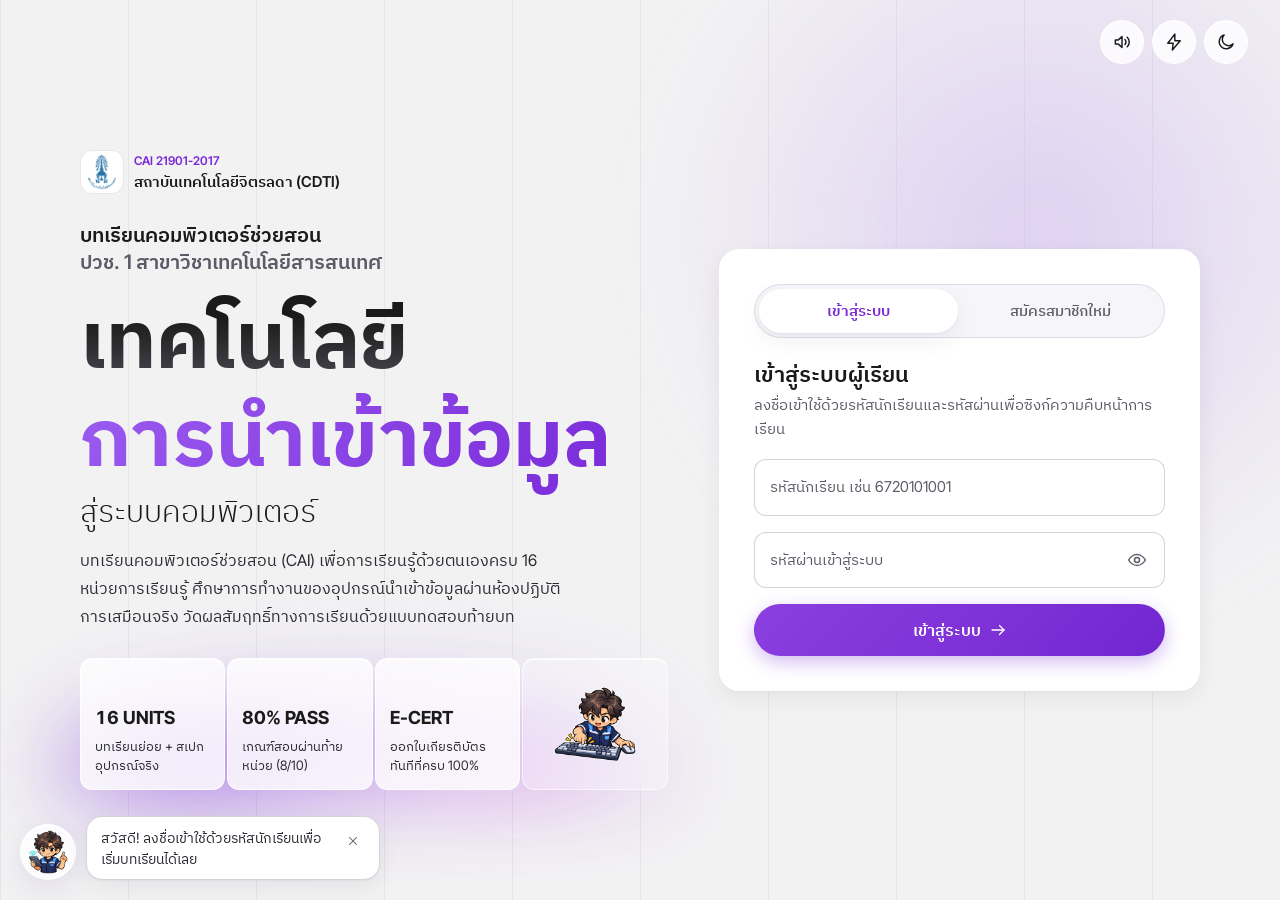
==== index.html @ 001f6ab7 "content: drop stray bold markers and colons, plainer wording; reader shows labels in bold instead of" ====
<!DOCTYPE html>
<html lang="th">
<head>
  <meta charset="UTF-8" />
  <meta name="viewport" content="width=device-width, initial-scale=1.0, viewport-fit=cover" />
  <meta http-equiv="Cache-Control" content="no-cache, no-store, must-revalidate" />
  <meta http-equiv="Pragma" content="no-cache" />
  <meta http-equiv="Expires" content="0" />
  <meta name="color-scheme" content="light dark" />
  <title>21901-2017 เทคโนโลยีการนำเข้าข้อมูลสู่ระบบคอมพิวเตอร์ | สถาบันเทคโนโลยีจิตรลดา</title>

  <!-- Fonts: Inter Tight (Latin), IBM Plex Sans Thai (Thai), IBM Plex Mono (code) -->
  <link rel="preconnect" href="https://fonts.googleapis.com" />
  <link rel="preconnect" href="https://fonts.gstatic.com" crossorigin />
  <link
    href="https://fonts.googleapis.com/css2?family=IBM+Plex+Mono:wght@400;500;600&family=IBM+Plex+Sans+Thai:wght@300;400;500;600;700&family=Inter+Tight:wght@300;400;500;600;700;800&display=swap"
    rel="stylesheet"
  />

  <link rel="icon" type="image/svg+xml" href="favicon.svg" />
  <link rel="alternate icon" type="image/x-icon" href="favicon.ico" />

  <link rel="stylesheet" href="css/tokens.css?v=5.2" />
  <link rel="stylesheet" href="css/base.css?v=5.2" />
  <link rel="stylesheet" href="css/layout.css?v=5.2" />
  <link rel="stylesheet" href="css/home.css?v=5.2" />
  <link rel="stylesheet" href="css/simulator.css?v=5.2" />
  <link rel="stylesheet" href="css/lessons.css?v=5.2" />
  <link rel="stylesheet" href="css/ean13.css?v=5.2" />
  <link rel="stylesheet" href="css/quiz.css?v=5.2" />

  <!-- กำหนดธีมและโหมดการเคลื่อนไหวก่อนวาดหน้า เพื่อไม่ให้สีแฟลช -->
  <script>
    (function () {
      var root = document.documentElement;
      var theme = null;
      var motion = null;
      try {
        theme = localStorage.getItem("cdti_theme");
        motion = localStorage.getItem("cdti_motion_mode");
      } catch (e) {}
      if (theme !== "dark" && theme !== "light") {
        theme = window.matchMedia && window.matchMedia("(prefers-color-scheme: dark)").matches ? "dark" : "light";
      }
      root.setAttribute("data-theme", theme);
      var reduce = window.matchMedia && window.matchMedia("(prefers-reduced-motion: reduce)").matches;
      root.setAttribute("data-motion", motion === "reduced" || (!motion && reduce) ? "reduced" : "full");
    })();
  </script>
</head>
<body>

  <!-- ชุดไอคอน SVG ทั้งระบบ เรียกใช้ด้วย <use href="#icon-..."> -->
  <svg class="icon-sprite" xmlns="http://www.w3.org/2000/svg" aria-hidden="true" focusable="false">
    <symbol id="icon-sparkle-lg" viewBox="0 0 24 24">
      <path d="M12 1C12.8 7.6 16.4 11.2 23 12C16.4 12.8 12.8 16.4 12 23C11.2 16.4 7.6 12.8 1 12C7.6 11.2 11.2 7.6 12 1Z" />
    </symbol>
    <symbol id="icon-sparkle-sm" viewBox="0 0 24 24">
      <path d="M12 5.95C12.44 9.58 14.42 11.56 18.05 12C14.42 12.44 12.44 14.42 12 18.05C11.56 14.42 9.58 12.44 5.95 12C9.58 11.56 11.56 9.58 12 5.95Z" />
    </symbol>
    <symbol id="icon-sun" viewBox="0 0 24 24">
      <circle cx="12" cy="12" r="4" />
      <line x1="12" y1="2" x2="12" y2="4.5" />
      <line x1="12" y1="19.5" x2="12" y2="22" />
      <line x1="2" y1="12" x2="4.5" y2="12" />
      <line x1="19.5" y1="12" x2="22" y2="12" />
      <line x1="4.93" y1="4.93" x2="6.7" y2="6.7" />
      <line x1="17.3" y1="17.3" x2="19.07" y2="19.07" />
      <line x1="4.93" y1="19.07" x2="6.7" y2="17.3" />
      <line x1="17.3" y1="6.7" x2="19.07" y2="4.93" />
    </symbol>
    <symbol id="icon-moon" viewBox="0 0 24 24">
      <path d="M20.5 14.2A8.5 8.5 0 1 1 9.8 3.5A6.6 6.6 0 0 0 20.5 14.2Z" />
    </symbol>
    <symbol id="icon-book" viewBox="0 0 24 24">
      <path d="M12 6.5C10 5 7 4.5 3.5 5V18.5C7 18 10 18.5 12 20C14 18.5 17 18 20.5 18.5V5C17 4.5 14 5 12 6.5Z" />
      <line x1="12" y1="6.5" x2="12" y2="20" />
    </symbol>
    <symbol id="icon-clock" viewBox="0 0 24 24">
      <circle cx="12" cy="12" r="9" />
      <path d="M12 7V12L15.2 14" />
    </symbol>
    <symbol id="icon-check" viewBox="0 0 24 24">
      <circle cx="12" cy="12" r="9" />
      <path d="M8 12.3L10.7 15L16 9.5" />
    </symbol>
    <symbol id="icon-arrow-right" viewBox="0 0 24 24">
      <line x1="4" y1="12" x2="20" y2="12" />
      <path d="M14 6L20 12L14 18" />
    </symbol>
    <symbol id="icon-arrow-left" viewBox="0 0 24 24">
      <line x1="20" y1="12" x2="4" y2="12" />
      <path d="M10 6L4 12L10 18" />
    </symbol>
    <symbol id="icon-bookmark" viewBox="0 0 24 24">
      <path d="M7 3.5H17A1 1 0 0 1 18 4.5V21L12 16.5L6 21V4.5A1 1 0 0 1 7 3.5Z" />
    </symbol>
    <symbol id="icon-menu" viewBox="0 0 24 24">
      <line x1="4" y1="7" x2="20" y2="7" />
      <line x1="4" y1="12" x2="20" y2="12" />
      <line x1="4" y1="17" x2="20" y2="17" />
    </symbol>
    <symbol id="icon-close" viewBox="0 0 24 24">
      <line x1="6" y1="6" x2="18" y2="18" />
      <line x1="18" y1="6" x2="6" y2="18" />
    </symbol>
    <symbol id="icon-tick" viewBox="0 0 24 24">
      <path d="M5 12.5L9.5 17L19 7.5" />
    </symbol>
    <symbol id="icon-lock" viewBox="0 0 24 24">
      <rect x="4.5" y="10.5" width="15" height="10" rx="2" />
      <path d="M8 10.5V7.5A4 4 0 0 1 16 7.5V10.5" />
    </symbol>
    <symbol id="icon-user" viewBox="0 0 24 24">
      <circle cx="12" cy="8" r="4" />
      <path d="M4 20.5A8 8 0 0 1 20 20.5" />
    </symbol>
    <symbol id="icon-upload" viewBox="0 0 24 24">
      <line x1="12" y1="15" x2="12" y2="4" />
      <path d="M7.5 8.5L12 4L16.5 8.5" />
      <path d="M4 15V18.5A2 2 0 0 0 6 20.5H18A2 2 0 0 0 20 18.5V15" />
    </symbol>
    <symbol id="icon-download" viewBox="0 0 24 24">
      <line x1="12" y1="4" x2="12" y2="15" />
      <path d="M7.5 10.5L12 15L16.5 10.5" />
      <path d="M4 15V18.5A2 2 0 0 0 6 20.5H18A2 2 0 0 0 20 18.5V15" />
    </symbol>
    <symbol id="icon-eye" viewBox="0 0 24 24">
      <path d="M2 12C2 12 5.6 5.5 12 5.5C18.4 5.5 22 12 22 12C22 12 18.4 18.5 12 18.5C5.6 18.5 2 12 2 12Z" />
      <circle cx="12" cy="12" r="3" />
    </symbol>
    <symbol id="icon-sound-on" viewBox="0 0 24 24">
      <path d="M4 9.5H7.5L12 5.5V18.5L7.5 14.5H4Z" />
      <path d="M15.5 9A4.2 4.2 0 0 1 15.5 15" />
      <path d="M18.3 6.2A8.2 8.2 0 0 1 18.3 17.8" />
    </symbol>
    <symbol id="icon-sound-off" viewBox="0 0 24 24">
      <path d="M4 9.5H7.5L12 5.5V18.5L7.5 14.5H4Z" />
      <line x1="16" y1="9.5" x2="21" y2="14.5" />
      <line x1="21" y1="9.5" x2="16" y2="14.5" />
    </symbol>
    <symbol id="icon-motion" viewBox="0 0 24 24">
      <path d="M13 2.5L4.5 13.5H11L10 21.5L19.5 10.5H13Z" />
    </symbol>
    <symbol id="icon-home" viewBox="0 0 24 24">
      <path d="M3.5 10.5L12 3.5L20.5 10.5V19.5A1 1 0 0 1 19.5 20.5H15V14.5H9V20.5H4.5A1 1 0 0 1 3.5 19.5Z" />
    </symbol>
    <symbol id="icon-chart" viewBox="0 0 24 24">
      <line x1="6" y1="20" x2="6" y2="13" />
      <line x1="12" y1="20" x2="12" y2="4" />
      <line x1="18" y1="20" x2="18" y2="9" />
    </symbol>
    <symbol id="icon-zoom" viewBox="0 0 24 24">
      <circle cx="11" cy="11" r="7" />
      <line x1="16.2" y1="16.2" x2="21" y2="21" />
    </symbol>
    <symbol id="icon-play" viewBox="0 0 24 24">
      <path d="M7 4.5V19.5L19 12Z" />
    </symbol>
    <symbol id="icon-copy" viewBox="0 0 24 24">
      <rect x="8.5" y="8.5" width="12" height="12" rx="2" />
      <path d="M5.5 15.5H4.5A1 1 0 0 1 3.5 14.5V4.5A1 1 0 0 1 4.5 3.5H14.5A1 1 0 0 1 15.5 4.5V5.5" />
    </symbol>
    <symbol id="icon-alert" viewBox="0 0 24 24">
      <circle cx="12" cy="12" r="9" />
      <line x1="12" y1="7.5" x2="12" y2="13" />
      <line x1="12" y1="16.4" x2="12" y2="16.6" />
    </symbol>
    <symbol id="icon-info" viewBox="0 0 24 24">
      <circle cx="12" cy="12" r="9" />
      <line x1="12" y1="11" x2="12" y2="16.5" />
      <line x1="12" y1="7.4" x2="12" y2="7.6" />
    </symbol>
    <symbol id="icon-x-circle" viewBox="0 0 24 24">
      <circle cx="12" cy="12" r="9" />
      <line x1="9" y1="9" x2="15" y2="15" />
      <line x1="15" y1="9" x2="9" y2="15" />
    </symbol>
    <symbol id="icon-award" viewBox="0 0 24 24">
      <circle cx="12" cy="9" r="5.5" />
      <path d="M8.6 13.6L7 21L12 18.4L17 21L15.4 13.6" />
    </symbol>
    <symbol id="icon-logout" viewBox="0 0 24 24">
      <path d="M10 4H5.5A1 1 0 0 0 4.5 5V19A1 1 0 0 0 5.5 20H10" />
      <line x1="10" y1="12" x2="20.5" y2="12" />
      <path d="M16.5 8L20.5 12L16.5 16" />
    </symbol>
    <symbol id="icon-scan" viewBox="0 0 24 24">
      <path d="M4 8V5A1 1 0 0 1 5 4H8" />
      <path d="M16 4H19A1 1 0 0 1 20 5V8" />
      <path d="M20 16V19A1 1 0 0 1 19 20H16" />
      <path d="M8 20H5A1 1 0 0 1 4 19V16" />
      <line x1="3" y1="12" x2="21" y2="12" />
    </symbol>
    <symbol id="icon-timer" viewBox="0 0 24 24">
      <circle cx="12" cy="13.5" r="7.5" />
      <path d="M12 9.5V13.5L14.5 15.5" />
      <line x1="9.5" y1="2.5" x2="14.5" y2="2.5" />
    </symbol>
    <symbol id="icon-list" viewBox="0 0 24 24">
      <line x1="9" y1="6.5" x2="20" y2="6.5" />
      <line x1="9" y1="12" x2="20" y2="12" />
      <line x1="9" y1="17.5" x2="20" y2="17.5" />
      <circle cx="4.75" cy="6.5" r="0.75" />
      <circle cx="4.75" cy="12" r="0.75" />
      <circle cx="4.75" cy="17.5" r="0.75" />
    </symbol>
    <symbol id="icon-shuffle" viewBox="0 0 24 24">
      <path d="M3.5 7H7C9 7 10.2 8 11.3 9.8L12.7 14.2C13.8 16 15 17 17 17H20.5" />
      <path d="M3.5 17H7C8.3 17 9.3 16.5 10.1 15.6" />
      <path d="M13.9 8.4C14.7 7.5 15.7 7 17 7H20.5" />
      <path d="M18 4.5L20.5 7L18 9.5" />
      <path d="M18 14.5L20.5 17L18 19.5" />
    </symbol>
    <symbol id="icon-layers" viewBox="0 0 24 24">
      <path d="M12 3.5L21 8.5L12 13.5L3 8.5Z" />
      <path d="M3.5 12.5L12 17.2L20.5 12.5" />
      <path d="M3.5 16.3L12 21L20.5 16.3" />
    </symbol>
  </svg>

  <div class="page-backdrop" aria-hidden="true"></div>

  <div id="top-loading-bar" class="top-loading-bar" aria-hidden="true"></div>

  <!-- ========================================================================
       1. หน้าเข้าสู่ระบบและสมัครสมาชิก
       ======================================================================== -->
  <section id="auth-screen" class="auth-wrapper" aria-label="เข้าสู่ระบบ">
    <div class="auth-floating-actions" role="group" aria-label="ตั้งค่าเสียงและการแสดงผล">
      <button id="auth-sound-toggle-btn" type="button" class="icon-btn sound-toggle" aria-label="เปิดหรือปิดเสียงเอฟเฟกต์">
        <span class="icon-swap">
          <svg class="icon icon-sound-on" viewBox="0 0 24 24" aria-hidden="true"><use href="#icon-sound-on"></use></svg>
          <svg class="icon icon-sound-off" viewBox="0 0 24 24" aria-hidden="true"><use href="#icon-sound-off"></use></svg>
        </span>
      </button>
      <button id="auth-motion-toggle-btn" type="button" class="icon-btn motion-toggle-btn" aria-label="สลับโหมดลดแอนิเมชัน">
        <svg class="icon" viewBox="0 0 24 24" aria-hidden="true"><use href="#icon-motion"></use></svg>
      </button>
      <button id="auth-theme-toggle-btn" type="button" class="icon-btn theme-toggle" aria-label="สลับเป็นโหมดมืด">
        <span class="icon-swap">
          <svg class="icon icon-sun" viewBox="0 0 24 24" aria-hidden="true"><use href="#icon-sun"></use></svg>
          <svg class="icon icon-moon" viewBox="0 0 24 24" aria-hidden="true"><use href="#icon-moon"></use></svg>
        </span>
      </button>
    </div>

    <div class="auth-shell">
      <div class="auth-showcase">
        <div class="auth-logo-chip">
          <img src="cdti-logo.png" alt="โลโก้สถาบันเทคโนโลยีจิตรลดา" />
          <div>
            <span class="auth-logo-code">CAI 21901-2017</span>
            <span class="auth-logo-name">สถาบันเทคโนโลยีจิตรลดา (CDTI)</span>
          </div>
        </div>

        <div class="auth-showcase-copy">
          <p class="hero-kicker">
            <span>บทเรียนคอมพิวเตอร์ช่วยสอน</span>
            <span>ปวช. 1 สาขาวิชาเทคโนโลยีสารสนเทศ</span>
          </p>
          <h1 class="auth-title">
            <span class="auth-title-line ink-gradient">เทคโนโลยี</span>
            <span class="auth-title-line accent-gradient">การนำเข้าข้อมูล</span>
            <span class="auth-title-rest">สู่ระบบคอมพิวเตอร์</span>
          </h1>
          <p class="auth-lead">
            บทเรียนคอมพิวเตอร์ช่วยสอน (CAI) เพื่อการเรียนรู้ด้วยตนเองครบ 16 หน่วยการเรียนรู้ ศึกษาการทำงานของอุปกรณ์นำเข้าข้อมูลผ่านห้องปฏิบัติการเสมือนจริง วัดผลสัมฤทธิ์ทางการเรียนด้วยแบบทดสอบท้ายบท
          </p>
        </div>

        <div class="auth-glass-foot">
          <div class="auth-fog" aria-hidden="true"></div>
          <ul class="auth-spec-list">
            <li class="auth-spec-box">
              <span class="auth-spec-num">16 UNITS</span>
              <span class="auth-spec-text">บทเรียนย่อย + สเปกอุปกรณ์จริง</span>
            </li>
            <li class="auth-spec-box">
              <span class="auth-spec-num">80% PASS</span>
              <span class="auth-spec-text">เกณฑ์สอบผ่านท้ายหน่วย (8/10)</span>
            </li>
            <li class="auth-spec-box">
              <span class="auth-spec-num">E-CERT</span>
              <span class="auth-spec-text">ออกใบเกียรติบัตรทันทีที่ครบ 100%</span>
            </li>
            <li class="auth-spec-box auth-spec-box--mascot" aria-hidden="true">
              <img src="images/mascot/mascot-keyboard.png" alt="" class="mascot-sticker" />
            </li>
          </ul>
        </div>
      </div>

      <div class="auth-form-pane">
        <div class="segmented-tabs" role="group" aria-label="เลือกเข้าสู่ระบบหรือสมัครสมาชิก">
          <button id="tab-btn-login" type="button" class="segmented-tab-btn is-active">เข้าสู่ระบบ</button>
          <button id="tab-btn-register" type="button" class="segmented-tab-btn">สมัครสมาชิกใหม่</button>
        </div>

        <div class="auth-pane-head">
          <h2 id="auth-pane-heading">เข้าสู่ระบบผู้เรียน</h2>
          <p id="auth-pane-subtitle">ลงชื่อเข้าใช้ด้วยรหัสนักเรียนและรหัสผ่านเพื่อซิงก์ความคืบหน้าการเรียน</p>
        </div>

        <form id="login-form" class="form-stack" autocomplete="on">
          <div id="login-alert" class="form-alert is-error hidden" role="alert"></div>

          <div class="field-group">
            <div class="floating-field">
              <input id="login-student-id" type="text" class="input-control num-font" placeholder=" " autocomplete="username" required />
              <label for="login-student-id" class="floating-label">รหัสนักเรียน เช่น 6720101001</label>
            </div>
          </div>

          <div class="field-group">
            <div class="floating-field input-with-toggle">
              <input id="login-password" type="password" class="input-control" placeholder=" " autocomplete="current-password" required />
              <label for="login-password" class="floating-label">รหัสผ่านเข้าสู่ระบบ</label>
              <button type="button" class="pwd-toggle-btn" data-toggle-pwd="login-password" aria-label="แสดงรหัสผ่าน">
                <svg class="icon" viewBox="0 0 24 24" aria-hidden="true"><use href="#icon-eye"></use></svg>
              </button>
            </div>
          </div>

          <button id="login-submit-btn" type="submit" class="btn-primary btn-lg btn-block">
            <span>เข้าสู่ระบบ</span>
            <svg class="icon icon-nudge-right" viewBox="0 0 24 24" aria-hidden="true"><use href="#icon-arrow-right"></use></svg>
          </button>
        </form>

        <form id="register-form" class="form-stack hidden" autocomplete="off">
          <div id="register-alert" class="form-alert is-error hidden" role="alert"></div>

          <div class="field-group">
            <span class="field-label">รูปโปรไฟล์ผู้เรียน (บันทึกขึ้น Google Drive อัตโนมัติ)</span>
            <div class="avatar-upload-box">
              <div class="avatar-preview-frame">
                <svg id="reg-avatar-placeholder" class="icon" viewBox="0 0 24 24" aria-hidden="true"><use href="#icon-user"></use></svg>
                <img id="reg-avatar-preview-img" class="hidden" src="favicon.svg" alt="ตัวอย่างรูปโปรไฟล์" />
              </div>
              <div class="avatar-upload-meta">
                <label for="reg-avatar-input" class="btn-secondary btn-sm">
                  <svg class="icon" viewBox="0 0 24 24" aria-hidden="true"><use href="#icon-upload"></use></svg>
                  <span>เลือกรูปโปรไฟล์</span>
                </label>
                <input id="reg-avatar-input" type="file" accept="image/*" class="sr-only" />
                <p id="reg-avatar-filename" class="avatar-upload-note">รองรับไฟล์ .JPG, .PNG หรือ .WEBP (ระบบครอปจัตุรัสให้อัตโนมัติ)</p>
              </div>
            </div>
          </div>

          <div class="field-group">
            <div class="floating-field">
              <input id="reg-student-id" type="text" inputmode="numeric" pattern="[0-9]*" class="input-control num-font" placeholder=" " required />
              <label for="reg-student-id" class="floating-label">รหัสนักเรียน (ตัวเลขเท่านั้น) เช่น 6720101015</label>
            </div>
            <p class="field-hint">บังคับเฉพาะตัวเลข 0-9 เท่านั้น</p>
          </div>

          <div class="field-group">
            <div class="floating-field">
              <input id="reg-full-name" type="text" class="input-control" placeholder=" " required />
              <label for="reg-full-name" class="floating-label">ชื่อ-นามสกุลจริง (สำหรับพิมพ์ใบเกียรติบัตร)</label>
            </div>
          </div>

          <div class="dual-field-grid">
            <div class="field-group">
              <div class="floating-field input-with-toggle">
                <input id="reg-password" type="password" class="input-control" placeholder=" " autocomplete="new-password" required />
                <label for="reg-password" class="floating-label">รหัสผ่าน</label>
                <button type="button" class="pwd-toggle-btn" data-toggle-pwd="reg-password" aria-label="แสดงรหัสผ่าน">
                  <svg class="icon" viewBox="0 0 24 24" aria-hidden="true"><use href="#icon-eye"></use></svg>
                </button>
              </div>
            </div>
            <div class="field-group">
              <div class="floating-field">
                <input id="reg-confirm-password" type="password" class="input-control" placeholder=" " autocomplete="new-password" required />
                <label for="reg-confirm-password" class="floating-label">ยืนยันรหัสผ่าน</label>
              </div>
            </div>
          </div>
          <p class="field-hint">เงื่อนไขรหัสผ่าน: ความยาวอย่างน้อย 8 ตัวอักษร, มีตัวพิมพ์ใหญ่ (A-Z) อย่างน้อย 1 ตัว และอักขระพิเศษ (!@#$%^&amp;*) อย่างน้อย 1 ตัว</p>

          <button id="register-submit-btn" type="submit" class="btn-primary btn-lg btn-block">
            <span>สมัครสมาชิกและเริ่มเรียน</span>
            <svg class="icon icon-nudge-right" viewBox="0 0 24 24" aria-hidden="true"><use href="#icon-arrow-right"></use></svg>
          </button>
        </form>
      </div>
    </div>
  </section>

  <!-- ========================================================================
       2. ส่วนหลักหลังเข้าสู่ระบบ
       ======================================================================== -->
  <div id="app-shell" class="hidden">
    <div class="sticky-navbar">
      <header class="site-header">
        <div class="site-header-inner">
          <a id="navbar-brand-home" href="#home" class="brand-cluster" aria-label="กลับหน้าหลัก">
            <img src="cdti-logo.png" alt="" class="brand-logo" />
            <span class="brand-text">
              <span class="brand-code">CAI 21901-2017</span>
              <span class="brand-title">เทคโนโลยีการนำเข้าข้อมูลฯ</span>
            </span>
          </a>

          <nav class="nav-links" aria-label="เมนูหลัก">
            <button type="button" class="nav-btn is-active" data-nav-view="home" title="คีย์ลัด: กดปุ่ม 1">หน้าหลัก</button>
            <button type="button" class="nav-btn" data-nav-view="lessons" title="คีย์ลัด: กดปุ่ม 2">บทเรียน 16 หน่วย</button>
            <button type="button" class="nav-btn" data-nav-view="progress" title="คีย์ลัด: กดปุ่ม 3">ความคืบหน้า</button>
          </nav>

          <div class="header-actions">
            <button id="sound-toggle-btn" type="button" class="icon-btn sound-toggle header-extra" aria-label="เปิดหรือปิดเสียงเอฟเฟกต์">
              <span class="icon-swap">
                <svg class="icon icon-sound-on" viewBox="0 0 24 24" aria-hidden="true"><use href="#icon-sound-on"></use></svg>
                <svg class="icon icon-sound-off" viewBox="0 0 24 24" aria-hidden="true"><use href="#icon-sound-off"></use></svg>
              </span>
            </button>
            <button id="motion-toggle-btn" type="button" class="icon-btn motion-toggle-btn header-extra" aria-label="สลับโหมดลดแอนิเมชัน">
              <svg class="icon" viewBox="0 0 24 24" aria-hidden="true"><use href="#icon-motion"></use></svg>
            </button>
            <button id="theme-toggle-btn" type="button" class="icon-btn theme-toggle" aria-label="สลับเป็นโหมดมืด">
              <span class="icon-swap">
                <svg class="icon icon-sun" viewBox="0 0 24 24" aria-hidden="true"><use href="#icon-sun"></use></svg>
                <svg class="icon icon-moon" viewBox="0 0 24 24" aria-hidden="true"><use href="#icon-moon"></use></svg>
              </span>
            </button>
            <button id="navbar-profile-btn" type="button" class="profile-trigger" aria-label="ข้อมูลบัญชีและเปลี่ยนรหัสผ่าน">
              <img id="navbar-avatar-img" src="favicon.svg" alt="" class="avatar-circle" />
              <span class="profile-trigger-meta">
                <span id="navbar-user-name" class="profile-trigger-name">ชื่อ-นามสกุล</span>
                <span id="navbar-user-id" class="profile-trigger-id">0000000000</span>
              </span>
            </button>
            <button id="toc-menu-btn" type="button" class="icon-btn toc-menu-btn" aria-label="เปิดสารบัญบทเรียน" aria-expanded="false" aria-controls="lesson-toc">
              <span class="icon-swap">
                <svg class="icon icon-menu" viewBox="0 0 24 24" aria-hidden="true"><use href="#icon-menu"></use></svg>
                <svg class="icon icon-close" viewBox="0 0 24 24" aria-hidden="true"><use href="#icon-close"></use></svg>
              </span>
            </button>
          </div>
        </div>
      </header>

      <nav class="mobile-nav-bar" aria-label="เมนูมือถือ">
        <button type="button" class="nav-btn is-active" data-nav-view="home">
          <svg class="icon" viewBox="0 0 24 24" aria-hidden="true"><use href="#icon-home"></use></svg>
          <span>หน้าหลัก</span>
        </button>
        <button type="button" class="nav-btn" data-nav-view="lessons">
          <svg class="icon" viewBox="0 0 24 24" aria-hidden="true"><use href="#icon-book"></use></svg>
          <span>บทเรียน</span>
        </button>
        <button type="button" class="nav-btn" data-nav-view="progress">
          <svg class="icon" viewBox="0 0 24 24" aria-hidden="true"><use href="#icon-chart"></use></svg>
          <span>ความคืบหน้า</span>
        </button>
      </nav>

      <div class="scroll-progress-track" aria-hidden="true">
        <div id="scroll-progress-bar" class="scroll-progress-bar"></div>
      </div>
    </div>

    <main class="app-container">

      <!-- ==================================================================
           มุมมองที่ 1: หน้าแรก
           ================================================================== -->
      <section id="view-home" class="view-stack">

        <!-- A. Hero -->
        <div id="home-hero" class="hero">
          <div class="hero-glow" aria-hidden="true"></div>
          <div class="hero-sparkle-field" aria-hidden="true">
            <svg class="icon icon-fill f1" viewBox="0 0 24 24"><use href="#icon-sparkle-sm"></use></svg>
            <svg class="icon icon-fill f2" viewBox="0 0 24 24"><use href="#icon-sparkle-lg"></use></svg>
            <svg class="icon icon-fill f3" viewBox="0 0 24 24"><use href="#icon-sparkle-sm"></use></svg>
            <svg class="icon icon-fill f4" viewBox="0 0 24 24"><use href="#icon-sparkle-sm"></use></svg>
            <svg class="icon icon-fill f5" viewBox="0 0 24 24"><use href="#icon-sparkle-lg"></use></svg>
          </div>

          <div class="hero-top">
            <p class="hero-kicker">
              <span>เทคโนโลยีสารสนเทศ</span>
              <span>ปวช. 1 รหัสวิชา 21901-2017</span>
            </p>
            <p class="hero-welcome">
              <span class="hero-welcome-label">ผู้เรียน</span>
              <strong id="home-welcome-name">ผู้เรียน</strong>
            </p>
          </div>

          <h1 class="hero-title">
            <span class="hero-line hero-line-1">
              <span class="ink-gradient">เรียนรู้</span>
              <span class="hero-sparkles" aria-hidden="true">
                <svg class="icon icon-fill sparkle sparkle-lg" viewBox="0 0 24 24"><use href="#icon-sparkle-lg"></use></svg>
                <svg class="icon icon-fill sparkle sparkle-sm" viewBox="0 0 24 24"><use href="#icon-sparkle-sm"></use></svg>
              </span>
            </span>
            <span class="hero-line hero-line-2">
              <span class="accent-gradient">การนำเข้าข้อมูล</span>
              <span class="hero-aside">Input Technology</span>
            </span>
            <span class="sr-only">เทคโนโลยีการนำเข้าข้อมูลสู่ระบบคอมพิวเตอร์</span>
          </h1>

          <div class="hero-body">
            <p class="hero-lead">
              หลักสูตรประกาศนียบัตรวิชาชีพ (ปวช.) สาขาวิชาเทคโนโลยีสารสนเทศ รายวิชาเทคโนโลยีการนำเข้าข้อมูลสู่ระบบคอมพิวเตอร์ ปฏิบัติการเรียนรู้วงจร IPO อุปกรณ์นำเข้าข้อมูล สวิตช์กลไก เซนเซอร์ CMOS บาร์โค้ด 1D/2D
              การเข้ารหัสความปลอดภัย SSL/TLS คลื่นวิทยุ RFID ข้อมูลชีวมิติ การตรวจสอบ Check Digit ระบบจัดการฐานข้อมูล และการบีบอัดข้อมูลระดับฮาร์ดแวร์
            </p>

            <div class="hero-actions">
              <button id="home-cta-continue-btn" type="button" class="btn-primary btn-lg">
                <span data-label>เริ่มเรียนหน่วยที่ 1</span>
                <svg class="icon icon-nudge-right" viewBox="0 0 24 24" aria-hidden="true"><use href="#icon-arrow-right"></use></svg>
              </button>
              <button type="button" class="btn-secondary btn-lg" data-nav-view="progress">ตรวจสอบความคืบหน้า 16 หน่วย</button>
            </div>
          </div>

          <dl class="hero-facts">
            <div><dt>สถานศึกษา</dt><dd>โรงเรียนจิตรลดาวิชาชีพ สถาบันเทคโนโลยีจิตรลดา</dd></div>
            <div><dt>ผู้สอน</dt><dd>นายอนุพงศ์ พลายรักษา</dd></div>
            <div><dt>ปีการศึกษา</dt><dd class="num-font">2569</dd></div>
            <div><dt>หน่วยกิต</dt><dd>2 หน่วยกิต (3 ชม./สัปดาห์)</dd></div>
          </dl>

          <div class="hero-stats">
            <div class="hero-stat">
              <span class="hero-stat-label">หน่วยที่ผ่านเกณฑ์</span>
              <span id="home-metric-units" class="hero-stat-value">0 / 16</span>
              <span class="hero-stat-sub">เกณฑ์สอบผ่าน 80% ต่อหน่วย</span>
            </div>
            <div class="hero-stat">
              <span class="hero-stat-label">ความคืบหน้ารวม</span>
              <span id="home-metric-percent" class="hero-stat-value">0%</span>
              <span class="hero-stat-sub">ครบ 100% รับเกียรติบัตร</span>
            </div>
            <div class="hero-stat">
              <span class="hero-stat-label">คะแนนสะสมรวม</span>
              <span id="home-metric-score" class="hero-stat-value">0</span>
              <span class="hero-stat-sub">คะแนนรวมแบบทดสอบ 16 หน่วย</span>
            </div>
            <div class="hero-stat">
              <span class="hero-stat-label">เวลารวมที่ใช้</span>
              <span id="home-metric-time" class="hero-stat-value">00:00</span>
              <span class="hero-stat-sub">เวลาเรียนและทำแบบทดสอบรวม</span>
            </div>
            <div class="hero-stat-bar">
              <div id="home-progress-track" class="progress-track is-thin" role="progressbar" aria-label="ความคืบหน้ารวม" aria-valuemin="0" aria-valuemax="100" aria-valuenow="0">
                <div id="home-progress-fill" class="progress-fill"></div>
              </div>
            </div>
          </div>
        </div>

        <!-- C. ตัวจำลองการนำเข้าข้อมูล + เกียรติบัตร -->
        <div class="home-panels">
          <section class="surface-card home-panel home-panel--simulator" aria-labelledby="sim-title">
            <div class="card-head">
              <div>
                <span class="eyebrow">Data Input Simulator</span>
                <h2 id="sim-title" class="card-title">ตัวจำลองการนำเข้าข้อมูล</h2>
              </div>
              <div class="btn-row">
                <span id="scanner-fps-badge" class="cyber-scanner-badge">OPTICAL 60FPS</span>
                <button id="scanner-scan-trigger-btn" type="button" class="btn-pixel-action" title="กดเพื่อจำลองการสแกนทันที">
                  <svg class="icon" viewBox="0 0 24 24" aria-hidden="true"><use href="#icon-scan"></use></svg>
                  <span>สแกนทันที</span>
                </button>
              </div>
            </div>
            <p class="card-desc">จำลองการสแกนและแปลงคลื่นกายภาพเป็นสัญญาณดิจิทัลส่งเข้าสู่บัสระบบคอมพิวเตอร์</p>

            <div id="hero-input-scanner" class="cyber-scanner-console is-embedded" data-ui="true">
              <!-- 4 Selectable Scanner Modes -->
              <div class="cyber-scanner-modes" role="group" aria-label="เลือกโหมดจำลองการสแกน">
                <button type="button" class="cyber-mode-btn is-active" data-scanner-mode="laser">
                  <span class="mode-led-indicator is-red"></span>
                  <span class="cyber-mode-text">
                    <strong class="num-font">[01] 1D LASER</strong>
                    <span>สแกนบาร์โค้ด</span>
                  </span>
                </button>
                <button type="button" class="cyber-mode-btn" data-scanner-mode="qr">
                  <span class="mode-led-indicator is-green"></span>
                  <span class="cyber-mode-text">
                    <strong class="num-font">[02] 2D QR CODE</strong>
                    <span>แมทริกซ์ 2 มิติ</span>
                  </span>
                </button>
                <button type="button" class="cyber-mode-btn" data-scanner-mode="rfid">
                  <span class="mode-led-indicator is-blue"></span>
                  <span class="cyber-mode-text">
                    <strong class="num-font">[03] RFID WAVE</strong>
                    <span>คลื่นวิทยุ 13.56M</span>
                  </span>
                </button>
                <button type="button" class="cyber-mode-btn" data-scanner-mode="bio">
                  <span class="mode-led-indicator is-purple"></span>
                  <span class="cyber-mode-text">
                    <strong class="num-font">[04] BIOMETRIC</strong>
                    <span>สแกนลายนิ้วมือ</span>
                  </span>
                </button>
              </div>

              <!-- Visual Interactive Chamber (Full-Height Stage) -->
              <div class="cyber-chamber-stage">
                <div class="cyber-target-frame" id="scanner-target-frame">
                  <!-- Dynamic Scanning Laser Beam -->
                  <div id="cyber-laser-beam" class="cyber-laser-beam"></div>

                  <!-- Target 1: 1D Barcode (Active by default) -->
                  <div class="cyber-target-item is-active" id="target-view-laser">
                    <div class="pixel-barcode-visual">
                      <div class="barcode-bars">
                        <span class="b-bar w1"></span><span class="b-bar w3"></span><span class="b-bar w2"></span>
                        <span class="b-bar w1"></span><span class="b-bar w4"></span><span class="b-bar w2"></span>
                        <span class="b-bar w1"></span><span class="b-bar w3"></span><span class="b-bar w1"></span>
                        <span class="b-bar w2"></span><span class="b-bar w4"></span><span class="b-bar w1"></span>
                        <span class="b-bar w3"></span><span class="b-bar w2"></span><span class="b-bar w1"></span>
                        <span class="b-bar w4"></span><span class="b-bar w2"></span><span class="b-bar w3"></span>
                        <span class="b-bar w1"></span><span class="b-bar w2"></span><span class="b-bar w4"></span>
                      </div>
                      <span class="barcode-num">8 850123 456789</span>
                    </div>
                    <span class="target-tech-pill"><span class="tech-dot is-red"></span>650nm RED LASER BEAM // EAN-13 BARCODE SCANNER</span>
                  </div>

                  <!-- Target 2: 2D QR Code -->
                  <div class="cyber-target-item" id="target-view-qr">
                    <div class="pixel-qr-visual">
                      <div class="qr-matrix-grid">
                        <div class="qr-finder-box f-tl"></div>
                        <div class="qr-finder-box f-tr"></div>
                        <div class="qr-finder-box f-bl"></div>
                      </div>
                      <span class="qr-caption">DENSO-WAVE 2D (33x33)</span>
                    </div>
                    <span class="target-tech-pill"><span class="tech-dot is-green"></span>2D AREA IMAGER // REED-SOLOMON ERROR CORRECTION (30%)</span>
                  </div>

                  <!-- Target 3: RFID Wave -->
                  <div class="cyber-target-item" id="target-view-rfid">
                    <div class="pixel-rfid-visual">
                      <div class="rfid-card-icon">
                        <span class="rfid-chip"></span>
                        <span class="rfid-label">EPC 96-BIT</span>
                      </div>
                      <div class="rfid-radar-rings">
                        <span class="rfid-wave-ring r1"></span>
                        <span class="rfid-wave-ring r2"></span>
                        <span class="rfid-wave-ring r3"></span>
                      </div>
                      <span class="rfid-freq">13.56 MHz // ISO 14443A</span>
                    </div>
                    <span class="target-tech-pill"><span class="tech-dot is-blue"></span>13.56MHz WIRELESS INDUCTION // CONTACTLESS SMART CARD</span>
                  </div>

                  <!-- Target 4: Biometric Fingerprint -->
                  <div class="cyber-target-item" id="target-view-bio">
                    <div class="pixel-bio-visual">
                      <div class="bio-fingerprint-core">
                        <span class="bio-ridge r-1"></span>
                        <span class="bio-ridge r-2"></span>
                        <span class="bio-ridge r-3"></span>
                        <span class="bio-minutiae p1"></span>
                        <span class="bio-minutiae p2"></span>
                        <span class="bio-minutiae p3"></span>
                      </div>
                      <span class="bio-status">MINUTIAE MATCH: 99.6%</span>
                    </div>
                    <span class="target-tech-pill"><span class="tech-dot is-purple"></span>500 DPI OPTICAL BIOMETRIC // RIDGE &amp; MINUTIAE VECTOR</span>
                  </div>
                </div>
              </div>
            </div>
          </section>

          <section class="surface-card home-panel home-panel--cert" aria-labelledby="cert-title">
            <div class="card-head">
              <div>
                <span class="eyebrow">E-Certificate</span>
                <h2 id="cert-title" class="card-title">เกียรติบัตรประจำรายวิชา</h2>
              </div>
              <span id="home-cert-status-pill" class="status-pill is-warn">รอปลดล็อก 100%</span>
            </div>
            <p class="card-desc">เกียรติบัตรรับรองสมรรถนะรายวิชา ออกโดยโรงเรียนจิตรลดาวิชาชีพ สถาบันเทคโนโลยีจิตรลดา</p>

            <div id="home-cert-frame-trigger" class="cert-canvas-frame is-clickable" role="button" tabindex="0" aria-label="คลิกเพื่อขยายดูตัวอย่างเกียรติบัตร">
              <canvas id="home-cert-preview-canvas" width="1600" height="1131"></canvas>
              <span class="cert-canvas-badge">
                <svg class="icon" viewBox="0 0 24 24" aria-hidden="true"><use href="#icon-zoom"></use></svg>
                <span>คลิกเพื่อขยายดูเกียรติบัตร</span>
              </span>
            </div>

            <p id="home-cert-caption" class="home-cert-caption">
              เรียนเนื้อหาและสอบผ่านเกณฑ์ร้อยละ 80 (8/10 คะแนน) ครบทั้ง 16 หน่วย เพื่อปลดล็อกปุ่มดาวน์โหลดเกียรติบัตรความละเอียดสูง
            </p>

            <div class="btn-row home-panel-foot">
              <button id="home-open-cert-modal-btn" type="button" class="btn-secondary">ขยายดูตัวอย่าง</button>
              <button id="home-cert-primary-btn" type="button" class="btn-primary">ดูเงื่อนไขการรับ</button>
            </div>
          </section>
        </div>

        <!-- B. Glass Grid + บทเรียนทั้งหมด -->
        <section class="glass-zone" aria-labelledby="home-lessons-title">
          <div class="glass-fog" aria-hidden="true"></div>
          <div id="home-glass-grid" class="glass-grid" aria-hidden="true"></div>

          <div class="glass-zone-content">
            <div class="glass-zone-head">
              <div>
                <h2 id="home-lessons-title" class="section-title">บทเรียนทั้งหมด</h2>
                <p class="glass-zone-desc">
                  โครงสร้างเนื้อหารายวิชา (Course Syllabus 16 หน่วย) อ้างอิงตามแผนการจัดการเรียนรู้รายวิชา 21901-2017 แบ่งออกเป็น 4 หมวดหลัก คลิกที่การ์ดหน่วยเพื่อเข้าสู่หน้าบทเรียน
                </p>
              </div>
              <button type="button" class="btn-secondary" data-nav-view="lessons">ดูหน้ารวมบทเรียนทั้งหมด</button>
            </div>

            <div id="home-syllabus-grid" class="syllabus-stack"></div>
          </div>
        </section>

        <!-- D. รูปแบบการเรียนรู้ -->
        <section class="plain-section" aria-labelledby="format-title">
          <div class="card-head">
            <div>
              <h2 id="format-title" class="card-title">รูปแบบการเรียนรู้และเกณฑ์การวัดผล</h2>
              <p class="card-desc">ออกแบบเส้นทางการเรียนเป็นลำดับขั้น เข้าใจง่าย และบันทึกสถิติลงฐานข้อมูลทันที</p>
            </div>
            <button type="button" class="btn-secondary" data-nav-view="progress">ดูความคืบหน้าการเรียน</button>
          </div>

          <ol class="learning-steps">
            <li class="learning-step-card">
              <span class="learning-step-num" aria-hidden="true">01</span>
              <span class="eyebrow">Bite-sized content</span>
              <h3>บทเรียนย่อยทีละสเต็ป (16 หน่วย)</h3>
              <p>แบ่งเนื้อหาแต่ละหน่วยออกเป็นสเต็ปสั้นๆ กดถัดไปทีละหัวข้อ อ่านสบายตา ไม่ยาวติดกันจนล้า</p>
            </li>
            <li class="learning-step-card">
              <span class="learning-step-num" aria-hidden="true">02</span>
              <span class="eyebrow">80% unit mastery</span>
              <h3>แบบทดสอบท้ายหน่วย หน่วยละ 10 ข้อ</h3>
              <p>ตรวจคำตอบทันทีพร้อมจับเวลา ต้องทำได้ตั้งแต่ 8 คะแนนขึ้นไป (80%) จึงจะนับว่าผ่านหน่วยการเรียนรู้นั้น</p>
            </li>
            <li class="learning-step-card">
              <span class="learning-step-num" aria-hidden="true">03</span>
              <span class="eyebrow">Online certification</span>
              <h3>รับเกียรติบัตรออนไลน์มาตรฐาน</h3>
              <p>เมื่อเรียนและสอบผ่านเกณฑ์ร้อยละ 80 ครบทั้ง 16 หน่วย ระบบจะปลดล็อกให้ดาวน์โหลดเกียรติบัตรทันที</p>
            </li>
          </ol>
        </section>
      </section>

      <!-- ==================================================================
           มุมมองที่ 2: บทเรียน (รายการ + หน้าอ่าน + แบบทดสอบท้ายหน่วย)
           ================================================================== -->
      <section id="view-lessons" class="view-stack hidden">
        <div id="lessons-directory-shell" class="view-stack">
          <div class="directory-head">
            <div>
              <span class="eyebrow">Learning path</span>
              <h1 class="section-title">บทเรียนออนไลน์ทั้ง 16 หน่วยการเรียนรู้</h1>
              <p class="card-desc">เลือกหน่วยการเรียนรู้เพื่อศึกษาเนื้อหาแบบ Bite-sized Steps และทำแบบทดสอบท้ายหน่วย 10 ข้อ (เกณฑ์ผ่าน 80%)</p>
            </div>

            <div id="lessons-module-filters" class="filter-pills-row" role="group" aria-label="กรองตามหมวดหมู่">
              <button type="button" class="filter-pill-btn is-active" data-module-filter="all">ทั้งหมด</button>
              <button type="button" class="filter-pill-btn" data-module-filter="1">หมวด 1: ข้อมูลดิบ &amp; อุปกรณ์</button>
              <button type="button" class="filter-pill-btn" data-module-filter="2">หมวด 2: บาร์โค้ด &amp; QR Code</button>
              <button type="button" class="filter-pill-btn" data-module-filter="3">หมวด 3: ความปลอดภัย &amp; ชีวมิติ</button>
              <button type="button" class="filter-pill-btn" data-module-filter="4">หมวด 4: ฐานข้อมูล &amp; แปลงรหัส</button>
            </div>
          </div>

          <div id="lessons-selected-unit-banner" class="surface-card selected-unit-banner"></div>

          <div id="lessons-units-grid" class="lesson-card-grid"></div>
        </div>

        <div id="lesson-workspace" class="lesson-workspace hidden"></div>
      </section>

      <!-- ==================================================================
           มุมมองที่ 3: ความคืบหน้าและเกียรติบัตร
           ================================================================== -->
      <section id="view-progress" class="view-stack hidden">
        <div class="surface-card">
          <div class="card-head">
            <div>
              <span class="eyebrow">Progress &amp; E-Certificate</span>
              <h1 class="section-title">ความคืบหน้าการเรียนและเกียรติบัตรประจำรายวิชา</h1>
              <p id="progress-summary-subtitle" class="card-desc">ผ่านเกณฑ์แล้ว 0 จาก 16 หน่วยการเรียนรู้</p>
            </div>
            <div class="progress-score">
              <span class="progress-score-label">ความคืบหน้ารวมสุทธิ</span>
              <span id="progress-big-percent" class="progress-score-value">0%</span>
            </div>
          </div>

          <div class="progress-track is-thick progress-main-track">
            <div id="progress-bar-fill" class="progress-fill"></div>
          </div>

          <dl class="progress-stats">
            <div>
              <dt>หน่วยที่สอบผ่านเกณฑ์ (80%)</dt>
              <dd id="progress-stat-units">0 / 16 หน่วย</dd>
            </div>
            <div>
              <dt>คะแนนแบบทดสอบรวม (เต็ม 160)</dt>
              <dd id="progress-stat-quiz">0 / 160 คะแนน</dd>
            </div>
            <div>
              <dt>เวลารวมที่ใช้ทำกิจกรรม</dt>
              <dd id="progress-stat-time">00:00 นาที</dd>
            </div>
          </dl>

          <div id="progress-cert-gate-box" class="progress-cert-gate-box">
            <div class="cert-gate-info">
              <span class="mascot-plate" aria-hidden="true">
                <img src="images/mascot/mascot-cert.png" alt="" class="mascot-sticker" loading="lazy" />
              </span>
              <div>
                <div class="cert-gate-title-row">
                  <strong id="progress-cert-gate-title">สถานะเกียรติบัตร: ยังไม่ปลดล็อกการดาวน์โหลด</strong>
                  <span id="progress-cert-gate-pill" class="status-pill is-warn">ต้องผ่านครบ 16 หน่วย</span>
                </div>
                <p id="progress-cert-gate-desc">
                  ระบบบังคับให้เรียนเนื้อหาและทำแบบทดสอบท้ายหน่วยได้คะแนน 80% ขึ้นไปครบทั้ง 16 หน่วย (100%) ก่อนจึงจะสามารถกดดาวน์โหลดเกียรติบัตรได้
                </p>
              </div>
            </div>
            <div class="btn-row">
              <button id="progress-preview-cert-btn" type="button" class="btn-secondary">ดูตัวอย่างเกียรติบัตร</button>
              <button id="progress-download-cert-btn" type="button" class="btn-primary" disabled>
                <svg class="icon" viewBox="0 0 24 24" aria-hidden="true"><use href="#icon-download"></use></svg>
                <span>ดาวน์โหลดเกียรติบัตร (.PNG)</span>
              </button>
            </div>
          </div>
        </div>

        <div class="surface-card surface-card--flush">
          <div class="card-head progress-table-head">
            <div>
              <h2 class="card-title">ตารางสถานะการเรียนรู้รายหน่วย (ครบทั้ง 16 หน่วย)</h2>
              <p class="card-desc">แสดงคะแนนสูงสุดและเวลาที่เร็วที่สุดของแต่ละหน่วย เกณฑ์ผ่านคือ 8 / 10 คะแนน (80%)</p>
            </div>
            <div id="progress-status-filters" class="filter-pills-row" role="group" aria-label="กรองสถานะหน่วยเรียน">
              <button type="button" class="filter-pill-btn is-active" data-progress-filter="all">ทั้งหมด (16)</button>
              <button type="button" class="filter-pill-btn" data-progress-filter="passed">ผ่านเกณฑ์แล้ว</button>
              <button type="button" class="filter-pill-btn" data-progress-filter="pending">ยังไม่ผ่านเกณฑ์</button>
            </div>
          </div>

          <div class="clean-table-wrap">
            <table class="clean-table progress-table">
              <thead>
                <tr>
                  <th scope="col">หน่วยที่</th>
                  <th scope="col">หัวข้อหน่วยการเรียนรู้</th>
                  <th scope="col">การเรียนเนื้อหา</th>
                  <th scope="col" class="num">คะแนนสูงสุด</th>
                  <th scope="col" class="num">เวลาเร็วสุด</th>
                  <th scope="col">สถานะ</th>
                  <th scope="col" class="num">การดำเนินการ</th>
                </tr>
              </thead>
              <tbody id="progress-units-tbody"></tbody>
            </table>
          </div>
        </div>
      </section>

      <footer class="info-bar">
        <span>CAI 21901-2017 เทคโนโลยีการนำเข้าข้อมูลสู่ระบบคอมพิวเตอร์</span>
        <span>ปีการศึกษา <span class="num-font">2569</span></span>
      </footer>
    </main>
  </div>

  <!-- ========================================================================
       3. หน้าต่างตัวอย่างเกียรติบัตร
       ======================================================================== -->
  <div id="cert-preview-modal" class="modal-overlay hidden" role="dialog" aria-modal="true" aria-labelledby="cert-modal-title">
    <div class="modal-dialog is-wide">
      <div class="modal-header">
        <div>
          <h3 id="cert-modal-title" class="modal-title">เกียรติบัตรอิเล็กทรอนิกส์ประจำรายวิชา 21901-2017</h3>
          <p id="cert-modal-subtitle" class="modal-subtitle">โรงเรียนจิตรลดาวิชาชีพ สถาบันเทคโนโลยีจิตรลดา</p>
        </div>
        <button id="close-cert-modal-btn" type="button" class="icon-btn" aria-label="ปิดหน้าต่างตัวอย่างเกียรติบัตร">
          <svg class="icon" viewBox="0 0 24 24" aria-hidden="true"><use href="#icon-close"></use></svg>
        </button>
      </div>

      <div class="cert-preview-body">
        <div class="cert-canvas-frame">
          <canvas id="modal-cert-preview-canvas" width="1600" height="1131"></canvas>
        </div>
      </div>

      <div class="modal-footer">
        <span id="modal-cert-lock-note" class="modal-note">สอบผ่านครบ 16 หน่วย (100%) เพื่อปลดล็อกการดาวน์โหลดไฟล์ความละเอียดสูง</span>
        <div class="btn-row">
          <button id="modal-cert-close-secondary" type="button" class="btn-secondary">ปิดหน้าต่าง</button>
          <button id="modal-cert-download-btn" type="button" class="btn-primary" disabled>
            <svg class="icon" viewBox="0 0 24 24" aria-hidden="true"><use href="#icon-download"></use></svg>
            <span>ดาวน์โหลดเกียรติบัตร (.PNG)</span>
          </button>
        </div>
      </div>
    </div>
  </div>

  <!-- ========================================================================
       4. หน้าต่างข้อมูลผู้เรียนและเปลี่ยนรหัสผ่าน
       ======================================================================== -->
  <div id="profile-modal" class="modal-overlay hidden" role="dialog" aria-modal="true" aria-labelledby="profile-modal-title">
    <div class="modal-dialog">
      <div class="modal-header">
        <div>
          <h3 id="profile-modal-title" class="modal-title">ข้อมูลผู้เรียนและการตั้งค่ารหัสผ่าน</h3>
          <p class="modal-subtitle">จัดการรูปโปรไฟล์และรหัสผ่านบัญชีของคุณ</p>
        </div>
        <button id="close-profile-modal-btn" type="button" class="icon-btn" aria-label="ปิดหน้าต่าง">
          <svg class="icon" viewBox="0 0 24 24" aria-hidden="true"><use href="#icon-close"></use></svg>
        </button>
      </div>

      <div class="profile-summary">
        <img id="modal-profile-avatar" src="favicon.svg" alt="รูปโปรไฟล์ผู้เรียน" class="avatar-circle-lg" />
        <div class="profile-summary-meta">
          <h4 id="modal-profile-name">ชื่อ-นามสกุล</h4>
          <p id="modal-profile-id" class="num-font">รหัสนักเรียน: -</p>
          <label for="modal-avatar-upload-input" class="btn-secondary btn-sm">
            <svg class="icon" viewBox="0 0 24 24" aria-hidden="true"><use href="#icon-upload"></use></svg>
            <span>เปลี่ยนรูปโปรไฟล์ใหม่</span>
          </label>
          <input id="modal-avatar-upload-input" type="file" accept="image/*" class="sr-only" />
        </div>
      </div>

      <dl class="profile-stats">
        <div>
          <dt>ความคืบหน้า</dt>
          <dd id="modal-profile-progress">0 / 16 (0%)</dd>
        </div>
        <div>
          <dt>คะแนนรวม</dt>
          <dd id="modal-profile-score">0 คะแนน</dd>
        </div>
        <div>
          <dt>เวลารวม</dt>
          <dd id="modal-profile-time">00:00 นาที</dd>
        </div>
      </dl>

      <form id="change-password-form" class="form-stack profile-form">
        <h4>เปลี่ยนรหัสผ่าน</h4>
        <div id="profile-modal-alert" class="form-alert is-error hidden" role="alert"></div>

        <div class="field-group">
          <div class="floating-field">
            <input id="pwd-current" type="password" class="input-control" placeholder=" " autocomplete="current-password" required />
            <label for="pwd-current" class="floating-label">รหัสผ่านปัจจุบัน</label>
          </div>
        </div>

        <div class="dual-field-grid">
          <div class="field-group">
            <div class="floating-field">
              <input id="pwd-new" type="password" class="input-control" placeholder=" " autocomplete="new-password" required />
              <label for="pwd-new" class="floating-label">รหัสผ่านใหม่</label>
            </div>
          </div>
          <div class="field-group">
            <div class="floating-field">
              <input id="pwd-confirm" type="password" class="input-control" placeholder=" " autocomplete="new-password" required />
              <label for="pwd-confirm" class="floating-label">ยืนยันรหัสผ่านใหม่</label>
            </div>
          </div>
        </div>
        <p class="field-hint">เงื่อนไขรหัสผ่าน: ความยาวอย่างน้อย 8 ตัวอักษร, มีพิมพ์ใหญ่ (A-Z) และอักขระพิเศษอย่างน้อย 1 ตัว</p>

        <div class="profile-form-actions">
          <button id="logout-btn" type="button" class="btn-danger-outline">
            <svg class="icon" viewBox="0 0 24 24" aria-hidden="true"><use href="#icon-logout"></use></svg>
            <span>ออกจากระบบ</span>
          </button>
          <button id="pwd-submit-btn" type="submit" class="btn-primary">บันทึกรหัสผ่านใหม่</button>
        </div>
      </form>
    </div>
  </div>

  <!-- ผู้ช่วยแนะนำการเรียน -->
  <aside id="studio-mascot-companion" class="studio-mascot-companion" aria-label="ผู้ช่วยแนะนำการเรียน">
    <button id="mascot-companion-trigger" type="button" class="mascot-companion-btn" aria-label="คลิกเพื่อดูเคล็ดลับการเรียนจากผู้ช่วย" title="คลิกเพื่อดูเคล็ดลับการเรียน">
      <img id="mascot-companion-img" src="images/mascot/mascot-study.png" alt="ตัวการ์ตูนผู้ช่วยการเรียน" class="mascot-companion-avatar" />
    </button>
    <div id="mascot-companion-bubble" class="mascot-companion-bubble">
      <p id="mascot-companion-text" class="mascot-companion-text">สวัสดี ลงชื่อเข้าใช้ด้วยรหัสนักเรียนเพื่อเริ่มบทเรียนได้เลย</p>
      <button id="mascot-companion-close" type="button" class="mascot-companion-close" aria-label="ซ่อนข้อความผู้ช่วย" title="ซ่อนข้อความ">
        <svg class="icon icon-sm" viewBox="0 0 24 24" aria-hidden="true"><use href="#icon-close"></use></svg>
      </button>
    </div>
  </aside>

  <div id="toast-stack" class="toast-stack" aria-live="polite"></div>

  <script src="js/config.js?v=5.2"></script>
  <script src="js/sound.js?v=5.2"></script>
  <script src="js/api.js?v=5.2"></script>
  <script src="js/motion.js?v=5.2"></script>
  <script src="js/ui.js?v=5.2"></script>
  <script src="js/auth.js?v=5.2"></script>
  <script src="js/certificate.js?v=5.2"></script>
  <script src="js/curriculum-part1.js?v=5.2"></script>
  <script src="js/curriculum-part2.js?v=5.2"></script>
  <script src="js/ean13-guide.js?v=5.2"></script>
  <script src="js/learning.js?v=5.2"></script>
  <script src="js/mascot.js?v=5.2"></script>
  <script src="js/app.js?v=5.2"></script>
</body>
</html>
---- css/tokens.css ----
/* ==========================================================================
   css/tokens.css  Design tokens: Glassmorphism Grid Gradient
   สีทั้งหมดของระบบประกาศที่ไฟล์นี้ไฟล์เดียว component ห้ามฮาร์ดโค้ดสี
   ========================================================================== */

:root {
  color-scheme: light;

  /* ---- Brief tokens (light) ---- */
  --bg: #F2F2F3;
  --bg-grid-line: rgba(0, 0, 0, 0.05);
  --text-primary: #1A1A1A;
  --text-secondary: #A8A8AD; /* ป้ายตกแต่งขนาดใหญ่เท่านั้น ไม่ผ่าน AA สำหรับตัวอ่าน */
  --accent: #8B3FE0;
  --accent-soft: #B98CF0;
  --accent-glow: #C85BE8;
  --accent-deep: #7A2BD9;
  --sparkle: #4A4F7A;
  --tile-bg: rgba(255, 255, 255, 0.35);
  --tile-border: rgba(255, 255, 255, 0.6);
  --text-on-gradient: #FFFFFF;

  /* ---- Lesson-site additions ---- */
  --surface: #FFFFFF;
  --surface-2: #F6F5FA;
  --surface-3: #EDEBF4;
  --text-body: #2B2B33;
  --text-muted: #5C5C68;
  --line: rgba(20, 16, 40, 0.10);
  --line-strong: rgba(20, 16, 40, 0.18);

  --accent-ink: #7A2BD9;                    /* ตัวอักษรม่วงบนพื้นสว่าง */
  --accent-tint: rgba(139, 63, 224, 0.10);  /* พื้นไฮไลต์ม่วงจาง */
  --accent-tint-strong: rgba(139, 63, 224, 0.18);
  --accent-ring: rgba(139, 63, 224, 0.42);

  --grad-title-from: #9B5CF0;
  --grad-title-to: #7A2BD9;
  --grad-ink-from: #1A1A1A;
  --grad-ink-to: #55555F;
  --btn-from: #8B3FE0;
  --btn-to: #7226CF;
  --btn-shadow: rgba(122, 43, 217, 0.32);

  --success: #1A7A4F;
  --success-tint: rgba(26, 122, 79, 0.11);
  --success-line: rgba(26, 122, 79, 0.34);
  --warning: #8A5A00;
  --warning-tint: rgba(196, 134, 0, 0.14);
  --warning-line: rgba(160, 108, 0, 0.36);
  --danger: #B3261E;
  --danger-tint: rgba(179, 38, 30, 0.09);
  --danger-line: rgba(179, 38, 30, 0.34);

  /* Glass */
  --glass-bg: rgba(255, 255, 255, 0.80);
  --glass-bg-hover: rgba(255, 255, 255, 0.92);
  --glass-border: rgba(255, 255, 255, 0.85);
  --glass-highlight: rgba(255, 255, 255, 0.9);
  --glass-shadow: 0 10px 30px rgba(74, 40, 140, 0.10);
  --glass-shadow-hover: 0 18px 44px rgba(74, 40, 140, 0.18);
  --header-bg: rgba(242, 242, 243, 0.72);
  --overlay: rgba(20, 16, 40, 0.42);
  --number-ghost: rgba(122, 43, 217, 0.16);

  /* Fog under the glass grid */
  --fog-deep: rgba(122, 43, 217, 0.78);
  --fog-mid: rgba(200, 91, 232, 0.55);
  --fog-soft: rgba(185, 140, 240, 0.62);
  --fog-opacity: 0.9;
  --ambient-glow: rgba(185, 140, 240, 0.34);
  --cursor-glow: rgba(200, 91, 232, 0.22);

  /* Code block */
  --code-bg: #17141F;
  --code-text: #ECE8F7;
  --code-muted: #A79FC0;
  --code-line: rgba(255, 255, 255, 0.10);

  --shadow-card: 0 1px 2px rgba(20, 16, 40, 0.04), 0 8px 24px rgba(20, 16, 40, 0.06);
  --shadow-pop: 0 24px 60px rgba(20, 16, 40, 0.22);

  /* ---- Shape, type, motion ---- */
  --radius-xs: 8px;
  --radius-sm: 12px;
  --radius-md: 16px;
  --radius-lg: 20px;
  --radius-pill: 999px;

  --font-sans: "Inter Tight", "IBM Plex Sans Thai", "Noto Sans Thai", system-ui, -apple-system, "Segoe UI", sans-serif;
  --font-thai: "IBM Plex Sans Thai", "Noto Sans Thai", "Inter Tight", system-ui, sans-serif;
  --font-mono: "IBM Plex Mono", ui-monospace, "Cascadia Mono", Consolas, monospace;

  --container: 1200px;
  --gutter: clamp(16px, 4vw, 32px);
  --header-h: 68px;

  --ease-out: cubic-bezier(0.22, 1, 0.36, 1);
  --ease-spring: cubic-bezier(0.34, 1.56, 0.64, 1);
  --t-fast: 160ms;
  --t-med: 250ms;
  --t-theme: 400ms;
}

[data-theme="dark"] {
  color-scheme: dark;

  --bg: #0B0A10;
  --bg-grid-line: rgba(255, 255, 255, 0.06);
  --text-primary: #F5F5F7;
  --text-secondary: #6E6E78;
  --accent: #A66BFF;
  --accent-soft: #7F4FD6;
  --accent-glow: #D46BFF;
  --accent-deep: #5B1FC4;
  --sparkle: #9EA4E0;
  --tile-bg: rgba(255, 255, 255, 0.06);
  --tile-border: rgba(255, 255, 255, 0.14);
  --text-on-gradient: #FFFFFF;

  --surface: #14131C;
  --surface-2: #1B1A26;
  --surface-3: #242231;
  --text-body: #DADAE2;
  --text-muted: #A6A6B4;
  --line: rgba(255, 255, 255, 0.10);
  --line-strong: rgba(255, 255, 255, 0.20);

  --accent-ink: #B88BFF;
  --accent-tint: rgba(166, 107, 255, 0.14);
  --accent-tint-strong: rgba(166, 107, 255, 0.26);
  --accent-ring: rgba(166, 107, 255, 0.55);

  --grad-title-from: #B88BFF;
  --grad-title-to: #8B4DF2;
  --grad-ink-from: #FFFFFF;
  --grad-ink-to: #B9B9C6;
  --btn-from: #8B3FE0;
  --btn-to: #6A22C8;
  --btn-shadow: rgba(166, 107, 255, 0.42);

  --success: #5FD3A0;
  --success-tint: rgba(95, 211, 160, 0.13);
  --success-line: rgba(95, 211, 160, 0.36);
  --warning: #F0C169;
  --warning-tint: rgba(240, 193, 105, 0.13);
  --warning-line: rgba(240, 193, 105, 0.36);
  --danger: #FF8F86;
  --danger-tint: rgba(255, 143, 134, 0.13);
  --danger-line: rgba(255, 143, 134, 0.38);

  --glass-bg: rgba(20, 19, 28, 0.66);
  --glass-bg-hover: rgba(30, 27, 44, 0.78);
  --glass-border: rgba(255, 255, 255, 0.16);
  --glass-highlight: rgba(255, 255, 255, 0.22);
  --glass-shadow: 0 10px 34px rgba(0, 0, 0, 0.45);
  --glass-shadow-hover: 0 18px 50px rgba(120, 60, 255, 0.34);
  --header-bg: rgba(11, 10, 16, 0.68);
  --overlay: rgba(4, 3, 10, 0.68);
  --number-ghost: rgba(184, 139, 255, 0.20);

  --fog-deep: rgba(110, 40, 235, 0.95);
  --fog-mid: rgba(212, 107, 255, 0.72);
  --fog-soft: rgba(127, 79, 214, 0.80);
  --fog-opacity: 1;
  --ambient-glow: rgba(127, 79, 214, 0.30);
  --cursor-glow: rgba(212, 107, 255, 0.26);

  --code-bg: #0E0D15;
  --code-text: #ECE8F7;
  --code-muted: #9A93B5;
  --code-line: rgba(255, 255, 255, 0.10);

  --shadow-card: 0 1px 2px rgba(0, 0, 0, 0.3), 0 10px 30px rgba(0, 0, 0, 0.32);
  --shadow-pop: 0 24px 70px rgba(0, 0, 0, 0.6);
}

/* --------------------------------------------------------------------------
   ชื่อโทเคนเดิมที่เทมเพลต JS ยังอ้างถึง ชี้มาที่โทเคนใหม่ทั้งหมด
   -------------------------------------------------------------------------- */
:root,
[data-theme="dark"] {
  --bg-ground: var(--bg);
  --bg-surface: var(--surface);
  --bg-subtle: var(--surface-2);
  --bg-hover: var(--surface-3);
  --bg-card: var(--surface);
  --surface-card: var(--surface);
  --surface-secondary: var(--surface-2);
  --text-main: var(--text-primary);
  --color-ink-subtle: var(--text-muted);
  --border-subtle: var(--line);
  --border-ink: var(--line-strong);
  --border-control: var(--line-strong);
  --border-focus: var(--accent);
  --shadow-ink: transparent;
  --accent-signal: var(--accent-ink);
  --brand-accent: var(--accent-ink);
  --blue-700: var(--accent-deep);
  --blue-600: var(--accent-ink);
  --blue-500: var(--accent);
  --blue-100: var(--accent-tint-strong);
  --blue-50: var(--accent-tint);
  --status-pass-bg: var(--success-tint);
  --status-pass-ink: var(--success);
  --status-warn-bg: var(--warning-tint);
  --status-warn-ink: var(--warning);
  --status-fail-bg: var(--danger-tint);
  --status-fail-ink: var(--danger);
  --status-info-bg: var(--accent-tint);
  --status-info-ink: var(--accent-ink);
}
---- css/base.css ----
/* ==========================================================================
   css/base.css  Reset, typography, backdrop, icons and shared components
   ========================================================================== */

/* ---------- 1. Reset ---------- */
*,
*::before,
*::after {
  box-sizing: border-box;
}

html {
  font-size: 16px;
  background-color: var(--bg);
  color: var(--text-primary);
  -webkit-font-smoothing: antialiased;
  -moz-osx-font-smoothing: grayscale;
  -webkit-text-size-adjust: 100%;
  scroll-behavior: smooth;
  scroll-padding-top: calc(var(--header-h) + 16px);
  overflow-x: hidden;
  overflow-x: clip;
}

body {
  margin: 0;
  min-height: 100dvh;
  background-color: var(--bg);
  color: var(--text-body);
  font-family: var(--font-sans);
  font-weight: 400;
  line-height: 1.6;
  letter-spacing: 0;
  overflow-x: hidden;
  overflow-x: clip;
}

h1, h2, h3, h4, p, figure, dl, dd {
  margin: 0;
}

h1, h2, h3, h4 {
  color: var(--text-primary);
  font-weight: 600;
  line-height: 1.35;
  letter-spacing: 0;
}

ul, ol {
  margin: 0;
  padding: 0;
  list-style: none;
}

img, svg, canvas, video {
  display: block;
  max-width: 100%;
}

button, input, select, textarea {
  font: inherit;
  color: inherit;
  letter-spacing: inherit;
}

button {
  background: none;
  border: 0;
  padding: 0;
  cursor: pointer;
}

button:disabled {
  cursor: not-allowed;
}

a {
  color: var(--accent-ink);
  text-decoration: none;
}

table {
  border-collapse: collapse;
  width: 100%;
}

strong, b {
  font-weight: 600;
}

::selection {
  background: var(--accent-tint-strong);
  color: var(--text-primary);
}

:focus {
  outline: none;
}

:focus-visible {
  outline: 2px solid var(--accent);
  outline-offset: 2px;
  border-radius: var(--radius-xs);
}

.hidden,
[hidden] {
  display: none !important;
}

.sr-only {
  position: absolute;
  width: 1px;
  height: 1px;
  margin: -1px;
  padding: 0;
  overflow: hidden;
  clip: rect(0 0 0 0);
  white-space: nowrap;
  border: 0;
}

/* ---------- 2. Type helpers ---------- */
.font-notch,
.num-font {
  font-family: var(--font-sans);
  font-variant-numeric: tabular-nums;
}

.tabular-nums {
  font-variant-numeric: tabular-nums;
}

.font-mono {
  font-family: var(--font-mono);
}

/* ป้ายกำกับละตินตัวพิมพ์ใหญ่ ข้อความไทยในป้ายเดียวกันไม่ถูกแปลงและไม่ถูกถ่างช่องไฟ */
.eyebrow {
  font-size: 0.8125rem;
  font-weight: 500;
  line-height: 1.4;
  text-transform: uppercase;
  color: var(--text-muted);
}

.unit-title-paren {
  white-space: nowrap;
  color: inherit;
  opacity: 0.86;
}

/* ---------- 3. Icons ---------- */
.icon-sprite {
  position: absolute;
  width: 0;
  height: 0;
  overflow: hidden;
}

.icon {
  width: 1.125em;
  height: 1.125em;
  flex: none;
  display: inline-block;
  vertical-align: -0.2em;
  fill: none;
  stroke: currentColor;
  stroke-width: 1.75;
  stroke-linecap: round;
  stroke-linejoin: round;
}

.icon-sm { width: 14px; height: 14px; }
.icon-md { width: 20px; height: 20px; }
.icon-lg { width: 24px; height: 24px; }

.icon-fill {
  fill: currentColor;
  stroke: none;
}

/* ---------- 4. Page backdrop: เส้นไกด์แนวตั้ง + แสงม่วงฟุ้ง ---------- */
.page-backdrop {
  position: fixed;
  inset: 0;
  z-index: 0;
  pointer-events: none;
  overflow: hidden;
}

.page-backdrop::before {
  content: "";
  position: absolute;
  inset: 0;
  background-image: repeating-linear-gradient(
    to right,
    var(--bg-grid-line) 0,
    var(--bg-grid-line) 1px,
    transparent 1px,
    transparent 10%
  );
  background-position: 5% 0;
}

.page-backdrop::after {
  content: "";
  position: absolute;
  top: -18vh;
  right: -12vw;
  width: 62vw;
  height: 62vw;
  max-width: 880px;
  max-height: 880px;
  border-radius: 50%;
  background: radial-gradient(circle at center, var(--ambient-glow) 0%, transparent 68%);
  filter: blur(40px);
}

#auth-screen,
#app-shell {
  position: relative;
  z-index: 1;
}

.app-container {
  width: 100%;
  max-width: calc(var(--container) + var(--gutter) * 2);
  margin: 0 auto;
  padding: calc(var(--header-h) + 28px) var(--gutter) 72px;
}

.view-stack {
  display: flex;
  flex-direction: column;
  gap: 28px;
}

/* ---------- 5. Buttons ---------- */
.btn-primary,
.btn-secondary,
.btn-danger-outline {
  position: relative;
  overflow: hidden;
  display: inline-flex;
  align-items: center;
  justify-content: center;
  gap: 8px;
  min-height: 44px;
  padding: 10px 20px;
  border-radius: var(--radius-pill);
  border: 1px solid transparent;
  font-size: 0.9375rem;
  font-weight: 600;
  line-height: 1.3;
  text-align: center;
  white-space: normal;
  transition:
    transform var(--t-fast) var(--ease-out),
    box-shadow var(--t-fast) var(--ease-out),
    background-color var(--t-fast) ease,
    border-color var(--t-fast) ease,
    color var(--t-fast) ease,
    opacity var(--t-fast) ease;
}

.btn-primary {
  background-image: linear-gradient(135deg, var(--btn-from), var(--btn-to));
  color: var(--text-on-gradient);
  box-shadow: 0 6px 18px var(--btn-shadow);
}

.btn-primary::after {
  content: "";
  position: absolute;
  top: 0;
  bottom: 0;
  left: -60%;
  width: 45%;
  background: linear-gradient(100deg, transparent, var(--glass-highlight), transparent);
  opacity: 0;
  transform: skewX(-18deg);
  pointer-events: none;
}

.btn-primary:hover:not(:disabled)::after {
  opacity: 0.35;
  left: 120%;
  transition: left 700ms var(--ease-out), opacity 200ms ease;
}

.btn-primary:hover:not(:disabled) {
  transform: translateY(-1px);
  box-shadow: 0 10px 26px var(--btn-shadow);
}

.btn-primary:active:not(:disabled),
.btn-secondary:active:not(:disabled),
.btn-danger-outline:active:not(:disabled) {
  transform: translateY(0) scale(0.985);
}

.btn-secondary {
  background-color: var(--surface);
  border-color: var(--line-strong);
  color: var(--text-primary);
}

.btn-secondary:hover:not(:disabled) {
  border-color: var(--accent);
  color: var(--accent-ink);
  background-color: var(--surface-2);
}

.btn-danger-outline {
  background-color: transparent;
  border-color: var(--danger-line);
  color: var(--danger);
}

.btn-danger-outline:hover:not(:disabled) {
  background-color: var(--danger-tint);
}

.btn-primary:disabled,
.btn-secondary:disabled,
.btn-danger-outline:disabled {
  opacity: 0.5;
  box-shadow: none;
}

.btn-sm {
  min-height: 44px;
  padding: 8px 16px;
  font-size: 0.875rem;
  white-space: nowrap;
}

.btn-lg {
  min-height: 52px;
  padding: 14px 26px;
  font-size: 1rem;
}

.btn-block {
  width: 100%;
}

.btn-primary .icon,
.btn-secondary .icon {
  transition: transform var(--t-fast) var(--ease-out);
}

.btn-primary:hover:not(:disabled) .icon-nudge-right,
.btn-secondary:hover:not(:disabled) .icon-nudge-right {
  transform: translateX(3px);
}

.btn-secondary:hover:not(:disabled) .icon-nudge-left {
  transform: translateX(-3px);
}

.is-loading {
  pointer-events: none;
}

.btn-spinner-svg {
  width: 16px;
  height: 16px;
  flex: none;
  animation: spin 800ms linear infinite;
}

.btn-ripple-wave {
  position: absolute;
  border-radius: 50%;
  pointer-events: none;
  transform: scale(0);
  opacity: 0.35;
  animation: ripple 520ms var(--ease-out) forwards;
}

.btn-ripple-wave.is-light { background: var(--text-on-gradient); }
.btn-ripple-wave.is-tint { background: var(--accent); opacity: 0.18; }

/* ปุ่มไอคอน: แคปซูลกระจกฝ้า เป้าแตะ 44px */
.icon-btn {
  position: relative;
  display: inline-flex;
  align-items: center;
  justify-content: center;
  width: 44px;
  height: 44px;
  flex: none;
  border-radius: var(--radius-pill);
  border: 1px solid var(--glass-border);
  background-color: var(--glass-bg);
  color: var(--text-primary);
  -webkit-backdrop-filter: blur(12px);
  backdrop-filter: blur(12px);
  box-shadow: inset 0 1px 0 var(--glass-highlight);
  transition:
    background-color var(--t-fast) ease,
    border-color var(--t-fast) ease,
    color var(--t-fast) ease,
    transform var(--t-fast) var(--ease-out);
}

.icon-btn:hover {
  background-color: var(--glass-bg-hover);
  border-color: var(--accent);
  color: var(--accent-ink);
}

.icon-btn:active {
  transform: scale(0.94);
}

.icon-btn .icon {
  width: 20px;
  height: 20px;
}

.icon-btn[aria-pressed="true"].motion-toggle-btn,
.icon-btn.is-on {
  background-color: var(--accent-tint-strong);
  border-color: var(--accent);
  color: var(--accent-ink);
}

/* ไอคอนสลับสองสถานะ ซ้อนกันแล้วหมุน + fade 300ms */
.icon-swap {
  position: relative;
  width: 20px;
  height: 20px;
  display: block;
}

.icon-swap .icon {
  position: absolute;
  inset: 0;
  width: 20px;
  height: 20px;
  transition: opacity 300ms ease, transform 300ms var(--ease-out);
}

[data-theme="light"] .theme-toggle .icon-sun,
[data-theme="dark"] .theme-toggle .icon-moon {
  opacity: 0;
  transform: rotate(-90deg) scale(0.6);
}

[data-theme="light"] .theme-toggle .icon-moon,
[data-theme="dark"] .theme-toggle .icon-sun {
  opacity: 1;
  transform: rotate(0deg) scale(1);
}

.sound-toggle .icon-sound-off,
.sound-toggle.is-muted .icon-sound-on {
  opacity: 0;
  transform: scale(0.6);
}

.sound-toggle.is-muted .icon-sound-off {
  opacity: 1;
  transform: scale(1);
}

/* ---------- 6. Pills, badges ---------- */
.status-pill {
  display: inline-flex;
  align-items: center;
  gap: 6px;
  min-height: 26px;
  padding: 3px 11px;
  border-radius: var(--radius-pill);
  border: 1px solid var(--line);
  background-color: var(--surface-2);
  color: var(--text-muted);
  font-size: 0.8125rem;
  font-weight: 500;
  line-height: 1.35;
  white-space: nowrap;
}

.status-pill .icon {
  width: 14px;
  height: 14px;
}

.status-pill.is-pass {
  background-color: var(--success-tint);
  border-color: var(--success-line);
  color: var(--success);
}

.status-pill.is-warn {
  background-color: var(--warning-tint);
  border-color: var(--warning-line);
  color: var(--warning);
}

.status-pill.is-fail {
  background-color: var(--danger-tint);
  border-color: var(--danger-line);
  color: var(--danger);
}

.status-pill.is-info {
  background-color: var(--accent-tint);
  border-color: var(--accent-tint-strong);
  color: var(--accent-ink);
}

.status-pill.is-wrap {
  white-space: normal;
}

.unit-number-badge {
  display: inline-flex;
  align-items: center;
  gap: 6px;
  min-height: 26px;
  padding: 3px 11px;
  border-radius: var(--radius-pill);
  background-color: var(--accent-tint);
  color: var(--accent-ink);
  font-size: 0.8125rem;
  font-weight: 600;
  font-variant-numeric: tabular-nums;
  text-transform: uppercase;
  white-space: nowrap;
}

.unit-number-badge.is-done {
  background-color: var(--success-tint);
  color: var(--success);
}

.dot-sep {
  display: inline-block;
  width: 3px;
  height: 3px;
  margin: 0 0.55em;
  border-radius: 50%;
  background: currentColor;
  opacity: 0.6;
  vertical-align: middle;
}

/* ---------- 7. Surfaces ---------- */
.surface-card {
  background-color: var(--surface);
  border: 1px solid var(--line);
  border-radius: var(--radius-lg);
  padding: clamp(20px, 3vw, 28px);
  box-shadow: var(--shadow-card);
}

.surface-card--flush {
  padding: 0;
  overflow: hidden;
}

.glass-card {
  position: relative;
  background-color: var(--glass-bg);
  border: 1px solid var(--glass-border);
  border-radius: var(--radius-lg);
  -webkit-backdrop-filter: blur(12px);
  backdrop-filter: blur(12px);
  box-shadow: inset 0 1px 0 var(--glass-highlight), var(--glass-shadow);
}

.card-head {
  display: flex;
  flex-wrap: wrap;
  align-items: flex-start;
  justify-content: space-between;
  gap: 12px 16px;
}

.card-title {
  font-size: 1.125rem;
  font-weight: 600;
}

.card-desc {
  margin-top: 4px;
  font-size: 0.9375rem;
  color: var(--text-muted);
  max-width: 62ch;
}

.section-title {
  font-size: clamp(1.75rem, 3.4vw, 2.5rem);
  font-weight: 300;
  line-height: 1.25;
  color: var(--text-primary);
}

.btn-row {
  display: flex;
  flex-wrap: wrap;
  align-items: center;
  gap: 10px;
}

/* ---------- 8. Filter pills, segmented tabs ---------- */
.filter-pills-row {
  display: flex;
  flex-wrap: wrap;
  gap: 8px;
}

.filter-pill-btn {
  min-height: 44px;
  padding: 8px 16px;
  border-radius: var(--radius-pill);
  border: 1px solid var(--line-strong);
  background-color: var(--surface);
  color: var(--text-body);
  font-size: 0.875rem;
  font-weight: 500;
  line-height: 1.3;
  transition: background-color var(--t-fast) ease, border-color var(--t-fast) ease, color var(--t-fast) ease;
}

.filter-pill-btn:hover {
  border-color: var(--accent);
  color: var(--accent-ink);
}

.filter-pill-btn.is-active {
  background-color: var(--accent-tint-strong);
  border-color: var(--accent);
  color: var(--accent-ink);
  font-weight: 600;
}

.segmented-tabs {
  display: grid;
  grid-template-columns: 1fr 1fr;
  gap: 4px;
  padding: 4px;
  border-radius: var(--radius-pill);
  background-color: var(--surface-2);
  border: 1px solid var(--line);
}

.segmented-tab-btn {
  min-height: 44px;
  padding: 8px 14px;
  border-radius: var(--radius-pill);
  color: var(--text-muted);
  font-size: 0.9375rem;
  font-weight: 500;
  transition: background-color var(--t-fast) ease, color var(--t-fast) ease, box-shadow var(--t-fast) ease;
}

.segmented-tab-btn:hover {
  color: var(--text-primary);
}

.segmented-tab-btn.is-active {
  background-color: var(--surface);
  color: var(--accent-ink);
  font-weight: 600;
  box-shadow: var(--shadow-card);
}

/* ---------- 9. Forms ---------- */
.form-stack {
  display: flex;
  flex-direction: column;
  gap: 16px;
}

.field-group {
  display: flex;
  flex-direction: column;
  gap: 6px;
  min-width: 0;
}

.field-label {
  font-size: 0.875rem;
  font-weight: 500;
  color: var(--text-primary);
}

.field-hint {
  font-size: 0.8125rem;
  line-height: 1.5;
  color: var(--text-muted);
}

.floating-field {
  position: relative;
}

.input-control {
  width: 100%;
  min-height: 56px;
  padding: 24px 16px 8px;
  border-radius: var(--radius-sm);
  border: 1px solid var(--line-strong);
  background-color: var(--surface);
  color: var(--text-primary);
  font-size: 1rem;
  line-height: 1.4;
  transition: border-color var(--t-fast) ease, box-shadow var(--t-fast) ease, background-color var(--t-fast) ease;
}

.input-control:hover {
  border-color: var(--accent-soft);
}

.input-control:focus,
.input-control:focus-visible {
  outline: none;
  border-color: var(--accent);
  box-shadow: 0 0 0 3px var(--accent-ring);
}

.floating-label {
  position: absolute;
  left: 16px;
  right: 16px;
  top: 17px;
  font-size: 0.9375rem;
  line-height: 1.4;
  color: var(--text-muted);
  pointer-events: none;
  white-space: nowrap;
  overflow: hidden;
  text-overflow: ellipsis;
  transform-origin: left top;
  transition: transform var(--t-fast) var(--ease-out), color var(--t-fast) ease;
}

.floating-field.is-focused .floating-label,
.floating-field.has-value .floating-label,
.input-control:focus ~ .floating-label,
.input-control:not(:placeholder-shown) ~ .floating-label {
  transform: translateY(-10px) scale(0.8);
  right: -20%;
}

.floating-field.is-focused .floating-label,
.input-control:focus ~ .floating-label {
  color: var(--accent-ink);
}

.input-with-toggle .input-control {
  padding-right: 52px;
}

.pwd-toggle-btn {
  position: absolute;
  top: 6px;
  right: 6px;
  width: 44px;
  height: 44px;
  display: inline-flex;
  align-items: center;
  justify-content: center;
  border-radius: var(--radius-pill);
  color: var(--text-muted);
}

.pwd-toggle-btn:hover {
  color: var(--accent-ink);
  background-color: var(--accent-tint);
}

.pwd-toggle-btn .icon {
  width: 20px;
  height: 20px;
}

.form-alert {
  padding: 12px 14px;
  border-radius: var(--radius-sm);
  border: 1px solid var(--line);
  font-size: 0.9375rem;
  line-height: 1.5;
}

.form-alert.is-error {
  background-color: var(--danger-tint);
  border-color: var(--danger-line);
  color: var(--danger);
}

.form-alert.is-success {
  background-color: var(--success-tint);
  border-color: var(--success-line);
  color: var(--success);
}

.dual-field-grid,
.auth-dual-field-grid {
  display: grid;
  grid-template-columns: repeat(2, minmax(0, 1fr));
  gap: 12px;
}

.avatar-upload-box {
  display: flex;
  align-items: center;
  gap: 16px;
  padding: 14px;
  border-radius: var(--radius-md);
  border: 1px dashed var(--line-strong);
  background-color: var(--surface-2);
}

.avatar-upload-meta {
  flex: 1;
  min-width: 0;
}

.avatar-upload-note {
  margin-top: 6px;
  font-size: 0.8125rem;
  color: var(--text-muted);
  overflow-wrap: anywhere;
}

.avatar-preview-frame {
  width: 64px;
  height: 64px;
  flex: none;
  display: grid;
  place-items: center;
  border-radius: 50%;
  overflow: hidden;
  background-color: var(--accent-tint);
  color: var(--accent-ink);
  border: 1px solid var(--line);
}

.avatar-preview-frame .icon {
  width: 28px;
  height: 28px;
}

.avatar-preview-frame img {
  width: 100%;
  height: 100%;
  object-fit: cover;
}

.avatar-circle,
.avatar-circle-lg {
  flex: none;
  border-radius: 50%;
  object-fit: cover;
  background-color: var(--accent-tint);
  border: 1px solid var(--line);
}

.avatar-circle { width: 34px; height: 34px; }
.avatar-circle-lg { width: 76px; height: 76px; }

/* ---------- 10. Progress, metrics ---------- */
.progress-track {
  position: relative;
  width: 100%;
  height: 6px;
  border-radius: var(--radius-pill);
  background-color: var(--accent-tint-strong);
  overflow: hidden;
}

.progress-track.is-thin { height: 4px; }
.progress-track.is-thick { height: 10px; }

.progress-fill {
  height: 100%;
  width: 0;
  border-radius: inherit;
  background-image: linear-gradient(90deg, var(--accent), var(--accent-glow));
  transition: width 700ms var(--ease-out);
  position: relative;
  overflow: hidden;
}

.progress-fill::after {
  content: "";
  position: absolute;
  inset: 0;
  background: linear-gradient(90deg, transparent, var(--glass-highlight), transparent);
  transform: translateX(-100%);
  animation: progress-sheen 1400ms var(--ease-out) 300ms 1 both;
}

/* แสงวิ่งผ่านแถบหนึ่งครั้งตอนแถบถูกวาด ไม่วนซ้ำ */
@keyframes progress-sheen {
  from { transform: translateX(-100%); }
  to { transform: translateX(100%); }
}

.metric-strip {
  display: grid;
  grid-template-columns: repeat(auto-fit, minmax(170px, 1fr));
  gap: 1px;
  border-radius: var(--radius-lg);
  border: 1px solid var(--line);
  background-color: var(--line);
  overflow: hidden;
}

.metric-cell {
  display: flex;
  flex-direction: column;
  gap: 2px;
  padding: 18px 20px;
  background-color: var(--surface);
}

.metric-label {
  font-size: 0.8125rem;
  font-weight: 500;
  color: var(--text-muted);
}

.metric-value {
  font-size: 1.625rem;
  font-weight: 700;
  line-height: 1.2;
  font-variant-numeric: tabular-nums;
  color: var(--text-primary);
}

.metric-value.is-accent { color: var(--accent-ink); }
.metric-value.is-success { color: var(--success); }

.metric-sub {
  font-size: 0.8125rem;
  color: var(--text-muted);
}

/* ---------- 11. Tables ---------- */
.clean-table-wrap {
  width: 100%;
  overflow-x: auto;
  -webkit-overflow-scrolling: touch;
}

.clean-table {
  min-width: 560px;
  font-size: 0.9375rem;
}

.clean-table th {
  padding: 12px 16px;
  text-align: left;
  font-size: 0.8125rem;
  font-weight: 600;
  color: var(--text-muted);
  background-color: var(--surface-2);
  border-bottom: 1px solid var(--line);
  white-space: nowrap;
}

.clean-table td {
  padding: 14px 16px;
  vertical-align: middle;
  border-bottom: 1px solid var(--line);
  color: var(--text-body);
}

.clean-table tbody tr:last-child td {
  border-bottom: 0;
}

.clean-table tbody tr:hover td {
  background-color: var(--surface-2);
}

.clean-table .num {
  text-align: right;
  font-variant-numeric: tabular-nums;
  white-space: nowrap;
}

.table-empty {
  padding: 36px 24px !important;
  text-align: center;
  color: var(--text-muted);
}

.text-muted { color: var(--text-muted); }
.text-success { color: var(--success); }
.text-accent { color: var(--accent-ink); }

/* ---------- 12. Modal ---------- */
.modal-overlay {
  position: fixed;
  inset: 0;
  z-index: 300;
  display: flex;
  align-items: center;
  justify-content: center;
  padding: 20px;
  background-color: var(--overlay);
  -webkit-backdrop-filter: blur(6px);
  backdrop-filter: blur(6px);
  overflow-y: auto;
}

.modal-dialog {
  width: 100%;
  max-width: 560px;
  max-height: calc(100dvh - 40px);
  overflow-y: auto;
  margin: auto;
  padding: clamp(20px, 3vw, 28px);
  border-radius: var(--radius-lg);
  background-color: var(--surface);
  border: 1px solid var(--tile-border);
  box-shadow: var(--shadow-pop);
}

.modal-dialog.is-wide {
  max-width: 920px;
}

.modal-header {
  display: flex;
  align-items: flex-start;
  justify-content: space-between;
  gap: 16px;
}

.modal-title {
  font-size: 1.1875rem;
  font-weight: 600;
}

.modal-subtitle {
  margin-top: 2px;
  font-size: 0.875rem;
  color: var(--text-muted);
}

.modal-footer {
  display: flex;
  flex-wrap: wrap;
  align-items: center;
  justify-content: space-between;
  gap: 12px;
  margin-top: 18px;
  padding-top: 16px;
  border-top: 1px solid var(--line);
}

.modal-note {
  flex: 1 1 240px;
  font-size: 0.875rem;
  color: var(--text-muted);
}

body.is-modal-open {
  overflow: hidden;
}

.modal-overlay.is-modal-entering {
  animation: fade-in var(--t-med) ease both;
}

.modal-overlay.is-modal-entering .modal-dialog {
  animation: rise-in var(--t-med) var(--ease-out) both;
}

/* ---------- 13. Toast, loaders ---------- */
.toast-stack {
  position: fixed;
  right: 20px;
  bottom: 20px;
  z-index: 400;
  display: flex;
  flex-direction: column;
  align-items: flex-end;
  gap: 8px;
  max-width: min(420px, calc(100vw - 40px));
  pointer-events: none;
}

.toast-item {
  display: flex;
  align-items: flex-start;
  gap: 10px;
  padding: 12px 16px;
  border-radius: var(--radius-md);
  background-color: var(--surface);
  border: 1px solid var(--line-strong);
  box-shadow: var(--shadow-pop);
  color: var(--text-primary);
  font-size: 0.9375rem;
  line-height: 1.45;
  animation: rise-in var(--t-med) var(--ease-out) both;
  transition: opacity 220ms ease, transform 220ms ease;
}

.toast-dot {
  flex: none;
  width: 8px;
  height: 8px;
  margin-top: 7px;
  border-radius: 50%;
  background-color: var(--accent);
}

.toast-dot.is-success { background-color: var(--success); }
.toast-dot.is-error { background-color: var(--danger); }
.toast-dot.is-warn { background-color: var(--warning); }

.top-loading-bar {
  position: fixed;
  top: 0;
  left: 0;
  right: 0;
  z-index: 500;
  height: 3px;
  background-image: linear-gradient(90deg, var(--accent), var(--accent-glow));
  transform: scaleX(0);
  transform-origin: left center;
  opacity: 0;
  pointer-events: none;
  transition: transform 260ms var(--ease-out), opacity 200ms ease;
}

.scroll-progress-track {
  position: fixed;
  top: 0;
  left: 0;
  right: 0;
  z-index: 210;
  height: 3px;
  pointer-events: none;
}

.scroll-progress-bar {
  height: 100%;
  background-image: linear-gradient(90deg, var(--accent), var(--accent-glow));
  transform: scaleX(0);
  transform-origin: left center;
  opacity: 0;
  transition: opacity 200ms ease;
}

.celebration-fx-canvas {
  position: fixed;
  inset: 0;
  z-index: 450;
  width: 100vw;
  height: 100vh;
  pointer-events: none;
}

/* ---------- 14. Mascot (เฉพาะจุดสำคัญ) ---------- */
.mascot-sticker {
  flex: none;
  width: 72px;
  height: 72px;
  object-fit: contain;
  user-select: none;
  pointer-events: none;
}

.mascot-plate {
  flex: none;
  display: grid;
  place-items: center;
  width: 96px;
  height: 96px;
  border-radius: var(--radius-md);
  background-color: var(--tile-bg);
  border: 1px solid var(--tile-border);
  box-shadow: inset 0 1px 0 var(--glass-highlight);
}

.studio-mascot-companion {
  position: fixed;
  left: 20px;
  bottom: 20px;
  z-index: 150;
  display: flex;
  align-items: flex-end;
  gap: 10px;
  max-width: min(360px, calc(100vw - 40px));
}

.mascot-companion-btn {
  flex: none;
  width: 56px;
  height: 56px;
  display: grid;
  place-items: center;
  border-radius: 50%;
  background-color: var(--glass-bg);
  border: 1px solid var(--glass-border);
  -webkit-backdrop-filter: blur(12px);
  backdrop-filter: blur(12px);
  box-shadow: inset 0 1px 0 var(--glass-highlight), var(--glass-shadow);
  transition: transform var(--t-fast) var(--ease-out), border-color var(--t-fast) ease;
}

.mascot-companion-btn:hover {
  transform: translateY(-2px);
  border-color: var(--accent);
}

.mascot-companion-avatar {
  width: 44px;
  height: 44px;
  object-fit: contain;
}

.mascot-companion-avatar.is-bouncing {
  animation: pop 420ms var(--ease-spring);
}

.mascot-companion-bubble {
  position: relative;
  display: flex;
  align-items: flex-start;
  gap: 4px;
  padding: 10px 6px 10px 14px;
  border-radius: var(--radius-md);
  background-color: var(--surface);
  border: 1px solid var(--line-strong);
  box-shadow: var(--shadow-card);
  transform-origin: left bottom;
  transition: opacity var(--t-med) ease, transform var(--t-med) var(--ease-out), visibility var(--t-med);
}

.mascot-companion-bubble.is-collapsed {
  opacity: 0;
  visibility: hidden;
  transform: scale(0.92) translateY(6px);
  pointer-events: none;
}

.mascot-companion-text {
  font-size: 0.875rem;
  line-height: 1.5;
  color: var(--text-body);
}

.mascot-companion-close {
  flex: none;
  width: 44px;
  height: 44px;
  margin: -8px -2px -8px 0;
  display: grid;
  place-items: center;
  border-radius: 50%;
  color: var(--text-muted);
}

.mascot-companion-close:hover {
  background-color: var(--surface-2);
  color: var(--text-primary);
}

body.is-quiz-active .studio-mascot-companion,
body.is-modal-open .studio-mascot-companion,
body.is-drawer-open .studio-mascot-companion {
  display: none;
}

/* ---------- 15. Motion ---------- */
@keyframes spin {
  to { transform: rotate(360deg); }
}

@keyframes ripple {
  to { transform: scale(1); opacity: 0; }
}

@keyframes fade-in {
  from { opacity: 0; }
  to { opacity: 1; }
}

@keyframes rise-in {
  from { opacity: 0; transform: translateY(12px); }
  to { opacity: 1; transform: translateY(0); }
}

@keyframes slide-from-right {
  from { opacity: 0; transform: translateX(18px); }
  to { opacity: 1; transform: translateX(0); }
}

@keyframes slide-from-left {
  from { opacity: 0; transform: translateX(-18px); }
  to { opacity: 1; transform: translateX(0); }
}

@keyframes pop {
  0% { transform: scale(0.6); }
  60% { transform: scale(1.18); }
  100% { transform: scale(1); }
}

@keyframes shake {
  0%, 100% { transform: translateX(0); }
  20% { transform: translateX(-6px); }
  40% { transform: translateX(6px); }
  60% { transform: translateX(-4px); }
  80% { transform: translateX(4px); }
}

@keyframes twinkle {
  0%, 100% { transform: scale(1); opacity: 1; }
  50% { transform: scale(0.72); opacity: 0.45; }
}

@keyframes tile-rise {
  from { opacity: 0; transform: translateY(14px) scale(0.94); }
  to { opacity: 1; transform: translateY(0) scale(1); }
}

/* สลับมุมมอง: fade + เลื่อนเล็กน้อย 250ms */
.is-view-entering {
  animation: rise-in var(--t-med) var(--ease-out) both;
}

.is-step-sliding-next {
  animation: slide-from-right var(--t-med) var(--ease-out) both;
}

.is-step-sliding-prev {
  animation: slide-from-left var(--t-med) var(--ease-out) both;
}

.is-shaking,
.is-glitch-shaking {
  animation: shake 380ms ease both;
}

.animate-pop {
  animation: pop 420ms var(--ease-spring) both;
}

.motion-ready .reveal-ready {
  opacity: 0;
  transform: translateY(14px);
  transition: opacity 420ms ease, transform 420ms var(--ease-out);
}

.motion-ready .reveal-ready.is-revealed {
  opacity: 1;
  transform: none;
}

/* สลับธีม: สีทั้งหมดเปลี่ยนพร้อมกัน 400ms */
html.is-theme-switching,
html.is-theme-switching *,
html.is-theme-switching *::before,
html.is-theme-switching *::after {
  transition:
    background-color var(--t-theme) ease,
    color var(--t-theme) ease,
    border-color var(--t-theme) ease,
    fill var(--t-theme) ease,
    stroke var(--t-theme) ease,
    box-shadow var(--t-theme) ease !important;
}

/* สลับธีมแบบวงกลมแผ่ออกจากปุ่ม (เบราว์เซอร์ที่รองรับ View Transitions) */
html.is-theme-reveal::view-transition-old(root),
html.is-theme-reveal::view-transition-new(root) {
  animation: none;
  mix-blend-mode: normal;
}

html.is-theme-reveal::view-transition-old(root) {
  z-index: 1;
}

html.is-theme-reveal::view-transition-new(root) {
  z-index: 2;
  animation: theme-reveal 620ms var(--ease-out) both;
}

@keyframes theme-reveal {
  from { clip-path: circle(0 at var(--vt-x, 100%) var(--vt-y, 0)); }
  to { clip-path: circle(var(--vt-r, 150vmax) at var(--vt-x, 100%) var(--vt-y, 0)); }
}

/* ---------- 16. Reduced motion: ปิดแอนิเมชันทั้งหมด ---------- */
@media (prefers-reduced-motion: reduce) {
  html { scroll-behavior: auto; }

  *,
  *::before,
  *::after {
    animation-duration: 0.01ms !important;
    animation-iteration-count: 1 !important;
    animation-delay: 0ms !important;
    transition-duration: 0.01ms !important;
    transition-delay: 0ms !important;
    scroll-behavior: auto !important;
  }

  .motion-ready .reveal-ready {
    opacity: 1;
    transform: none;
  }
}

html[data-motion="reduced"] { scroll-behavior: auto; }

html[data-motion="reduced"] *,
html[data-motion="reduced"] *::before,
html[data-motion="reduced"] *::after {
  animation-duration: 0.01ms !important;
  animation-iteration-count: 1 !important;
  animation-delay: 0ms !important;
  transition-duration: 0.01ms !important;
  transition-delay: 0ms !important;
  scroll-behavior: auto !important;
}

html[data-motion="reduced"] .motion-ready .reveal-ready,
html[data-motion="reduced"].motion-ready .reveal-ready {
  opacity: 1;
  transform: none;
}

/* ---------- 17. Small screens ---------- */
@media (max-width: 639px) {
  .dual-field-grid,
  .auth-dual-field-grid {
    grid-template-columns: 1fr;
  }

  /* จอเล็ก: แจ้งเตือนขึ้นใต้แถบบน ไม่ทับผู้ช่วยและเมนูล่าง */
  .toast-stack {
    left: 16px;
    right: 16px;
    top: calc(var(--header-h) + 8px);
    bottom: auto;
    max-width: none;
    align-items: stretch;
  }

  .studio-mascot-companion {
    left: 12px;
    bottom: 80px;
  }

  .modal-overlay {
    padding: 12px;
  }

  .modal-dialog {
    max-height: calc(100dvh - 24px);
  }
}
---- css/layout.css ----
/* ==========================================================================
   css/layout.css  Header, navigation, auth screen, progress view, modals' content
   ========================================================================== */

/* ---------- 1. Fixed header (glass capsule) ---------- */
.site-header {
  position: fixed;
  top: 0;
  left: 0;
  right: 0;
  z-index: 200;
  height: var(--header-h);
  background-color: var(--header-bg);
  border-bottom: 1px solid var(--line);
  -webkit-backdrop-filter: blur(16px) saturate(140%);
  backdrop-filter: blur(16px) saturate(140%);
  transition: box-shadow var(--t-med) ease, border-color var(--t-med) ease;
}

.is-scrolled .site-header {
  border-bottom-color: var(--line-strong);
  box-shadow: var(--shadow-card);
}

.site-header-inner {
  height: 100%;
  max-width: calc(var(--container) + var(--gutter) * 2);
  margin: 0 auto;
  padding: 0 var(--gutter);
  display: flex;
  align-items: center;
  gap: 16px;
}

.brand-cluster {
  flex: 1 1 0;
  display: flex;
  align-items: center;
  gap: 10px;
  min-width: 0;
  min-height: 44px;
  color: var(--text-primary);
  border-radius: var(--radius-sm);
}

.brand-logo {
  width: 36px;
  height: 36px;
  flex: none;
  object-fit: contain;
  padding: 3px;
  border-radius: var(--radius-xs);
  background-color: var(--text-on-gradient);
  border: 1px solid var(--line);
}

.brand-text {
  display: flex;
  flex-direction: column;
  min-width: 0;
  line-height: 1.25;
}

.brand-code {
  font-size: 0.6875rem;
  font-weight: 600;
  text-transform: uppercase;
  color: var(--accent-ink);
  font-variant-numeric: tabular-nums;
}

.brand-title {
  font-size: 0.9375rem;
  font-weight: 600;
  color: var(--text-primary);
  white-space: nowrap;
  overflow: hidden;
  text-overflow: ellipsis;
}

.nav-links {
  display: flex;
  align-items: center;
  gap: 4px;
  margin: 0 auto;
  padding: 4px;
  border-radius: var(--radius-pill);
  background-color: var(--glass-bg);
  border: 1px solid var(--glass-border);
  box-shadow: inset 0 1px 0 var(--glass-highlight);
}

.nav-links .nav-btn {
  min-height: 40px;
  padding: 8px 16px;
  border-radius: var(--radius-pill);
  color: var(--text-muted);
  font-size: 0.9375rem;
  font-weight: 500;
  white-space: nowrap;
  transition: background-color var(--t-fast) ease, color var(--t-fast) ease;
}

.nav-links .nav-btn:hover {
  color: var(--text-primary);
}

.nav-links .nav-btn.is-active {
  background-color: var(--accent-tint-strong);
  color: var(--accent-ink);
  font-weight: 600;
}

.header-actions {
  flex: 1 1 0;
  display: flex;
  align-items: center;
  justify-content: flex-end;
  gap: 8px;
}

.profile-trigger {
  display: flex;
  align-items: center;
  gap: 8px;
  min-height: 44px;
  max-width: 210px;
  padding: 4px 14px 4px 5px;
  border-radius: var(--radius-pill);
  border: 1px solid var(--glass-border);
  background-color: var(--glass-bg);
  box-shadow: inset 0 1px 0 var(--glass-highlight);
  text-align: left;
  transition: border-color var(--t-fast) ease, background-color var(--t-fast) ease;
}

.profile-trigger:hover {
  border-color: var(--accent);
  background-color: var(--glass-bg-hover);
}

.profile-trigger-meta {
  display: flex;
  flex-direction: column;
  min-width: 0;
  line-height: 1.25;
}

.profile-trigger-name {
  font-size: 0.8125rem;
  font-weight: 600;
  color: var(--text-primary);
  white-space: nowrap;
  overflow: hidden;
  text-overflow: ellipsis;
}

.profile-trigger-id {
  font-size: 0.75rem;
  color: var(--text-muted);
  font-variant-numeric: tabular-nums;
}

/* ปุ่มสารบัญ: แสดงเฉพาะจอเล็กขณะอ่านบทเรียน */
.toc-menu-btn {
  display: none;
}

.toc-menu-btn .icon-close,
body.is-drawer-open .toc-menu-btn .icon-menu {
  opacity: 0;
  transform: rotate(-90deg) scale(0.6);
}

body.is-drawer-open .toc-menu-btn .icon-close {
  opacity: 1;
  transform: none;
}

/* ---------- 2. Mobile bottom navigation ---------- */
.mobile-nav-bar {
  display: none;
  position: fixed;
  left: 12px;
  right: 12px;
  bottom: calc(10px + env(safe-area-inset-bottom, 0px));
  z-index: 190;
  padding: 4px;
  gap: 4px;
  border-radius: var(--radius-pill);
  background-color: var(--header-bg);
  border: 1px solid var(--glass-border);
  -webkit-backdrop-filter: blur(16px) saturate(140%);
  backdrop-filter: blur(16px) saturate(140%);
  box-shadow: inset 0 1px 0 var(--glass-highlight), var(--glass-shadow);
}

.mobile-nav-bar .nav-btn {
  flex: 1;
  display: flex;
  flex-direction: column;
  align-items: center;
  justify-content: center;
  gap: 2px;
  min-height: 52px;
  border-radius: var(--radius-pill);
  color: var(--text-muted);
  font-size: 0.75rem;
  font-weight: 500;
}

.mobile-nav-bar .nav-btn .icon {
  width: 20px;
  height: 20px;
}

.mobile-nav-bar .nav-btn.is-active {
  background-color: var(--accent-tint-strong);
  color: var(--accent-ink);
  font-weight: 600;
}

body.is-quiz-active .mobile-nav-bar,
body.is-quiz-active .nav-links {
  display: none;
}

/* ---------- 3. Footer info bar ---------- */
.info-bar {
  display: flex;
  flex-wrap: wrap;
  justify-content: space-between;
  gap: 8px 24px;
  margin-top: 40px;
  padding-top: 18px;
  border-top: 1px solid var(--line);
  font-size: 0.8125rem;
  font-weight: 500;
  text-transform: uppercase;
  color: var(--text-muted);
}

/* ---------- 4. Shared display type ---------- */
.ink-gradient,
.accent-gradient {
  -webkit-background-clip: text;
  background-clip: text;
  -webkit-text-fill-color: transparent;
  color: transparent;
  /* กันสระบน/ล่างและวรรณยุกต์ไทยถูกตัดจากกรอบ background-clip */
  padding: 0.14em 0.04em 0.2em;
  margin: -0.14em -0.04em -0.2em;
  display: inline-block;
}

.ink-gradient {
  background-image: linear-gradient(180deg, var(--grad-ink-from) 30%, var(--grad-ink-to) 100%);
}

.accent-gradient {
  background-image: linear-gradient(120deg, var(--grad-title-from), var(--grad-title-to));
}

.hero-kicker {
  display: flex;
  flex-direction: column;
  font-size: clamp(1rem, 1.6vw, 1.25rem);
  font-weight: 600;
  line-height: 1.35;
}

.hero-kicker span:first-child { color: var(--text-primary); }
.hero-kicker span:last-child { color: var(--text-muted); }

/* ---------- 5. Auth screen ---------- */
.auth-wrapper {
  min-height: 100dvh;
  display: flex;
  align-items: center;
  justify-content: center;
  padding: 88px var(--gutter) 48px;
}

.auth-floating-actions {
  position: absolute;
  top: 20px;
  right: var(--gutter);
  display: flex;
  gap: 8px;
}

.auth-shell {
  width: 100%;
  max-width: 1120px;
  display: grid;
  grid-template-columns: minmax(0, 1.1fr) minmax(0, 0.9fr);
  gap: clamp(24px, 4vw, 56px);
  align-items: stretch;
}

.auth-showcase {
  display: flex;
  flex-direction: column;
  gap: 28px;
  min-width: 0;
}

.auth-logo-chip {
  display: inline-flex;
  align-items: center;
  gap: 10px;
  align-self: flex-start;
}

.auth-logo-chip img {
  width: 44px;
  height: 44px;
  object-fit: contain;
  padding: 4px;
  border-radius: var(--radius-sm);
  background-color: var(--text-on-gradient);
  border: 1px solid var(--line);
}

.auth-logo-code {
  display: block;
  font-size: 0.75rem;
  font-weight: 600;
  text-transform: uppercase;
  color: var(--accent-ink);
}

.auth-logo-name {
  display: block;
  font-size: 0.9375rem;
  font-weight: 600;
  color: var(--text-primary);
}

.auth-showcase-copy {
  display: flex;
  flex-direction: column;
  gap: 14px;
}

.auth-title {
  display: flex;
  flex-direction: column;
  font-size: clamp(2.5rem, 6.4vw, 5rem);
  font-weight: 700;
  line-height: 1.22;
}

.auth-title-line {
  align-self: flex-start;
}

.auth-title-rest {
  margin-top: 6px;
  font-size: clamp(1.25rem, 2.4vw, 1.875rem);
  font-weight: 300;
  line-height: 1.35;
  color: var(--text-primary);
}

.auth-lead {
  max-width: 54ch;
  font-size: 1rem;
  line-height: 1.75;
  color: var(--text-body);
}

.auth-glass-foot {
  position: relative;
  margin-top: auto;
  border-radius: var(--radius-lg);
  isolation: isolate;
}

.auth-fog {
  position: absolute;
  inset: 8% -4% -10%;
  z-index: -1;
  opacity: var(--fog-opacity);
  background:
    radial-gradient(60% 90% at 22% 80%, var(--fog-deep), transparent 70%),
    radial-gradient(50% 80% at 70% 90%, var(--fog-mid), transparent 70%),
    radial-gradient(70% 70% at 50% 40%, var(--fog-soft), transparent 72%);
  filter: blur(40px);
}

.auth-spec-list {
  display: grid;
  grid-template-columns: repeat(4, minmax(0, 1fr));
  gap: 2px;
}

.auth-spec-box {
  display: flex;
  flex-direction: column;
  justify-content: flex-end;
  gap: 4px;
  min-height: 132px;
  padding: 14px;
  border-radius: var(--radius-sm);
  background-color: var(--glass-bg);
  border: 1px solid var(--glass-border);
  -webkit-backdrop-filter: blur(12px);
  backdrop-filter: blur(12px);
  box-shadow: inset 0 1px 0 var(--glass-highlight);
}

.auth-spec-box--mascot {
  align-items: center;
  justify-content: center;
  background-color: var(--tile-bg);
  border-color: var(--tile-border);
}

.auth-spec-box--mascot .mascot-sticker {
  width: 84px;
  height: 84px;
}

.auth-spec-num {
  font-size: 1.125rem;
  font-weight: 700;
  color: var(--text-primary);
  font-variant-numeric: tabular-nums;
}

.auth-spec-text {
  font-size: 0.8125rem;
  line-height: 1.45;
  color: var(--text-body);
}

.auth-form-pane {
  align-self: center;
  width: 100%;
  min-width: 0;
  padding: clamp(22px, 3vw, 34px);
  border-radius: var(--radius-lg);
  background-color: var(--surface);
  border: 1px solid var(--tile-border);
  box-shadow: var(--shadow-card);
}

.auth-pane-head {
  margin: 22px 0 18px;
}

.auth-pane-head h2 {
  font-size: 1.375rem;
}

.auth-pane-head p {
  margin-top: 4px;
  font-size: 0.9375rem;
  color: var(--text-muted);
}

/* ---------- 6. Certificate frames ---------- */
.cert-canvas-frame {
  position: relative;
  border-radius: var(--radius-md);
  border: 1px solid var(--line);
  background-color: var(--surface-2);
  padding: 10px;
  overflow: hidden;
}

.cert-canvas-frame canvas {
  width: 100%;
  height: auto;
  border-radius: var(--radius-xs);
}

.cert-canvas-frame.is-clickable {
  cursor: zoom-in;
  transition: border-color var(--t-fast) ease, transform var(--t-fast) var(--ease-out);
}

.cert-canvas-frame.is-clickable:hover {
  border-color: var(--accent);
}

.cert-canvas-badge {
  position: absolute;
  right: 18px;
  bottom: 18px;
  display: inline-flex;
  align-items: center;
  gap: 6px;
  padding: 6px 12px;
  border-radius: var(--radius-pill);
  background-color: var(--code-bg);
  color: var(--code-text);
  font-size: 0.8125rem;
  font-weight: 500;
}

.cert-preview-body {
  margin-top: 16px;
}

/* ---------- 7. Profile modal ---------- */
.profile-summary {
  display: flex;
  align-items: center;
  gap: 18px;
  padding: 20px 0;
  border-bottom: 1px solid var(--line);
}

.profile-summary-meta {
  flex: 1;
  min-width: 0;
}

.profile-summary-meta h4 {
  font-size: 1.0625rem;
}

.profile-summary-meta p {
  margin: 2px 0 10px;
  font-size: 0.875rem;
  color: var(--text-muted);
}

.profile-stats,
.progress-stats {
  display: grid;
  grid-template-columns: repeat(3, minmax(0, 1fr));
  gap: 12px;
}

.profile-stats {
  padding: 16px 0;
  border-bottom: 1px solid var(--line);
}

.profile-stats dt,
.progress-stats dt {
  font-size: 0.8125rem;
  color: var(--text-muted);
}

.profile-stats dd,
.progress-stats dd {
  font-weight: 600;
  color: var(--text-primary);
  font-variant-numeric: tabular-nums;
}

.profile-stats dd { font-size: 0.9375rem; }

.profile-form {
  padding-top: 18px;
}

.profile-form h4 {
  font-size: 1rem;
}

.profile-form-actions {
  display: flex;
  flex-wrap: wrap;
  align-items: center;
  justify-content: space-between;
  gap: 12px;
  padding-top: 4px;
}

/* ---------- 8. Progress view ---------- */
.progress-score {
  text-align: right;
}

.progress-score-label {
  display: block;
  font-size: 0.8125rem;
  color: var(--text-muted);
}

.progress-score-value {
  font-size: clamp(2.25rem, 5vw, 3.25rem);
  font-weight: 700;
  line-height: 1.1;
  color: var(--accent-ink);
  font-variant-numeric: tabular-nums;
}

.progress-main-track {
  margin-top: 20px;
}

.progress-stats {
  margin-top: 20px;
  padding-top: 18px;
  border-top: 1px solid var(--line);
}

.progress-stats dd {
  font-size: 1.125rem;
}

.progress-cert-gate-box {
  display: flex;
  flex-wrap: wrap;
  align-items: center;
  justify-content: space-between;
  gap: 16px;
  margin-top: 22px;
  padding: 18px;
  border-radius: var(--radius-md);
  border: 1px solid var(--warning-line);
  background-color: var(--warning-tint);
}

.progress-cert-gate-box.is-unlocked {
  border-color: var(--success-line);
  background-color: var(--success-tint);
}

.cert-gate-info {
  display: flex;
  align-items: center;
  gap: 16px;
  flex: 1 1 380px;
  min-width: 0;
}

.cert-gate-info .mascot-plate {
  width: 80px;
  height: 80px;
}

.cert-gate-info .mascot-sticker {
  width: 62px;
  height: 62px;
}

.cert-gate-title-row {
  display: flex;
  flex-wrap: wrap;
  align-items: center;
  gap: 8px;
}

.cert-gate-title-row strong {
  font-size: 1rem;
  color: var(--text-primary);
}

.cert-gate-info p {
  margin-top: 4px;
  max-width: 60ch;
  font-size: 0.9375rem;
  color: var(--text-body);
}

.progress-table-head {
  padding: 20px 24px;
  border-bottom: 1px solid var(--line);
  align-items: center;
}

.progress-unit-title {
  display: block;
  font-weight: 600;
  color: var(--text-primary);
}

.progress-unit-subtitle {
  display: block;
  margin-top: 2px;
  font-size: 0.8125rem;
  line-height: 1.5;
  color: var(--text-muted);
}

.progress-read-state {
  font-size: 0.875rem;
  font-weight: 500;
  color: var(--text-muted);
}

.progress-read-state.is-done { color: var(--success); }
.progress-read-state.is-partial { color: var(--accent-ink); }

/* ---------- 9. Responsive ---------- */
@media (max-width: 1023px) {
  .nav-links {
    display: none;
  }

  .mobile-nav-bar {
    display: flex;
  }

  .brand-cluster {
    flex: 1 1 auto;
  }

  .header-actions {
    flex: none;
  }

  .app-container {
    padding-bottom: 120px;
  }

  body.is-reader-open .toc-menu-btn {
    display: inline-flex;
  }

  .auth-shell {
    grid-template-columns: minmax(0, 1fr);
    max-width: 620px;
  }

  .auth-form-pane {
    order: -1;
  }

  .auth-wrapper {
    align-items: flex-start;
  }
}

@media (max-width: 639px) {
  :root {
    --header-h: 60px;
  }

  .brand-title {
    max-width: 38vw;
  }

  .header-extra {
    display: none;
  }

  .profile-trigger {
    padding: 4px;
    max-width: none;
  }

  .profile-trigger-meta {
    display: none;
  }

  .auth-spec-list {
    grid-template-columns: repeat(2, minmax(0, 1fr));
  }

  .auth-spec-box {
    min-height: 112px;
  }

  .progress-score {
    text-align: left;
  }

  .progress-stats {
    grid-template-columns: 1fr;
  }

  .profile-stats {
    gap: 8px;
  }

  .progress-table-head {
    padding: 16px;
  }

  /* ตารางความคืบหน้าเรียงเป็นการ์ดบนมือถือ */
  .progress-table {
    min-width: 0;
  }

  .progress-table thead {
    display: none;
  }

  .progress-table tbody tr {
    display: grid;
    grid-template-columns: auto 1fr auto;
    gap: 6px 12px;
    align-items: center;
    padding: 14px 16px;
    border-bottom: 1px solid var(--line);
  }

  .progress-table tbody tr:last-child {
    border-bottom: 0;
  }

  .progress-table td {
    padding: 0;
    border: 0;
  }

  .progress-table td:nth-child(2) { grid-column: 2 / 4; }
  .progress-table td:nth-child(3) { grid-column: 1 / 3; }
  .progress-table td:nth-child(4) { grid-column: 3; text-align: right; }
  .progress-table td:nth-child(5) { display: none; }
  .progress-table td:nth-child(6) { grid-column: 1 / 3; }
  .progress-table td:nth-child(7) { grid-column: 3; }
  .progress-table td.table-empty { grid-column: 1 / -1; }
}
---- css/home.css ----
/* ==========================================================================
   css/home.css  Hero, glass grid, lesson cards, home panels
   ========================================================================== */

/* ---------- 1. Hero ---------- */
.hero {
  position: relative;
  container-type: inline-size;
  display: flex;
  flex-direction: column;
  gap: clamp(20px, 3vw, 32px);
  padding: clamp(12px, 3vw, 36px) 0 8px;
  isolation: isolate;
}

/* แสงม่วงเรืองตามเคอร์เซอร์ ตำแหน่งกำหนดจาก JS ผ่าน --mx / --my */
.hero-glow {
  position: absolute;
  z-index: -1;
  left: 0;
  top: 0;
  width: clamp(320px, 46vw, 620px);
  aspect-ratio: 1;
  border-radius: 50%;
  background: radial-gradient(circle, var(--cursor-glow) 0%, transparent 66%);
  filter: blur(30px);
  transform: translate3d(calc(var(--mx, 72cqw) - 50%), calc(var(--my, 240px) - 50%), 0);
  transition: transform 600ms var(--ease-out);
  will-change: transform;
  pointer-events: none;
}

.hero-top {
  display: flex;
  flex-wrap: wrap;
  align-items: flex-start;
  justify-content: space-between;
  gap: 12px 24px;
}

.hero-welcome {
  display: flex;
  flex-direction: column;
  align-items: flex-end;
  font-size: 0.9375rem;
  line-height: 1.35;
  text-align: right;
}

.hero-welcome-label {
  font-size: 0.8125rem;
  font-weight: 500;
  text-transform: uppercase;
  color: var(--text-muted);
}

.hero-welcome strong {
  color: var(--text-primary);
}

.hero-title {
  display: flex;
  flex-direction: column;
  font-size: clamp(48px, 10vw, 140px);
  font-weight: 800;
  line-height: 1.2;
  letter-spacing: 0;
}

.hero-line {
  display: flex;
  align-items: flex-end;
  flex-wrap: wrap;
  gap: 0 clamp(12px, 2vw, 28px);
}

.is-intro .hero-line-1 { animation: rise-in 600ms var(--ease-out) both; }
.is-intro .hero-line-2 { animation: rise-in 600ms var(--ease-out) 120ms both; }
.is-intro .hero-aside { animation: rise-in 600ms var(--ease-out) 240ms both; }
.is-intro .hero-body { animation: rise-in 600ms var(--ease-out) 340ms both; }
.is-intro .hero-stats { animation: rise-in 600ms var(--ease-out) 440ms both; }

.hero-line-2 .accent-gradient {
  background-image: linear-gradient(110deg, var(--grad-title-from) 0%, var(--grad-title-to) 38%, var(--accent-glow) 52%, var(--grad-title-to) 66%, var(--grad-title-from) 100%);
  background-size: 240% 100%;
  animation: title-shimmer 9s ease-in-out infinite alternate;
}

@keyframes title-shimmer {
  from { background-position: 0% 50%; }
  to { background-position: 100% 50%; }
}

.hero-aside {
  margin-left: auto;
  padding-bottom: 0.42em;
  font-size: clamp(1rem, 2vw, 1.5rem);
  font-weight: 600;
  line-height: 1.2;
  text-transform: uppercase;
  letter-spacing: 0.02em;
  color: var(--accent-ink);
}

.hero-sparkles {
  position: relative;
  align-self: flex-start;
  width: 0.62em;
  height: 0.62em;
  margin-top: 0.16em;
  color: var(--sparkle);
}

.sparkle {
  position: absolute;
}

.sparkle-lg {
  left: 0;
  top: 0;
  width: 0.44em;
  height: 0.44em;
  animation: twinkle 3.2s ease-in-out infinite;
}

.sparkle-sm {
  left: 0.34em;
  top: 0.3em;
  width: 0.3em;
  height: 0.3em;
  animation: twinkle 3.2s ease-in-out 1.6s infinite;
}

.hero-sparkle-field {
  position: absolute;
  inset: 0;
  z-index: -1;
  color: var(--sparkle);
  pointer-events: none;
}

.hero-sparkle-field .icon {
  position: absolute;
  opacity: 0.55;
  animation: twinkle 4.2s ease-in-out infinite;
}

.hero-sparkle-field .f1 { left: 58%; top: 6%; width: 18px; height: 18px; animation-delay: 0.4s; }
.hero-sparkle-field .f2 { left: 86%; top: 30%; width: 26px; height: 26px; animation-delay: 1.3s; }
.hero-sparkle-field .f3 { left: 70%; top: 58%; width: 14px; height: 14px; animation-delay: 2.1s; }
.hero-sparkle-field .f4 { left: 44%; top: 40%; width: 12px; height: 12px; animation-delay: 2.9s; }
.hero-sparkle-field .f5 { left: 95%; top: 72%; width: 16px; height: 16px; animation-delay: 3.4s; }

.hero-body {
  display: grid;
  grid-template-columns: minmax(0, 1.25fr) minmax(0, 1fr);
  gap: 20px clamp(24px, 5vw, 64px);
  align-items: end;
}

.hero-lead {
  max-width: 68ch;
  font-size: 1.0625rem;
  line-height: 1.75;
  color: var(--text-body);
}

.hero-actions {
  display: flex;
  flex-wrap: wrap;
  justify-content: flex-end;
  gap: 10px;
}

.hero-facts {
  display: grid;
  grid-template-columns: repeat(4, minmax(0, auto));
  justify-content: space-between;
  gap: 12px 28px;
  padding-top: 18px;
  border-top: 1px solid var(--line);
}

.hero-facts dt {
  font-size: 0.8125rem;
  font-weight: 500;
  text-transform: uppercase;
  color: var(--text-muted);
}

.hero-facts dd {
  font-size: 0.9375rem;
  font-weight: 500;
  color: var(--text-primary);
}

.hero-stats {
  display: grid;
  grid-template-columns: repeat(4, minmax(0, 1fr));
  gap: 18px 24px;
  padding: 20px clamp(18px, 3vw, 28px) 22px;
  border-radius: var(--radius-lg);
  background-color: var(--glass-bg);
  border: 1px solid var(--glass-border);
  -webkit-backdrop-filter: blur(12px);
  backdrop-filter: blur(12px);
  box-shadow: inset 0 1px 0 var(--glass-highlight), var(--glass-shadow);
}

.hero-stat {
  display: flex;
  flex-direction: column;
  min-width: 0;
}

.hero-stat-label {
  font-size: 0.8125rem;
  font-weight: 500;
  color: var(--text-body);
}

.hero-stat-value {
  font-size: clamp(1.5rem, 3vw, 2.125rem);
  font-weight: 700;
  line-height: 1.2;
  color: var(--text-primary);
  font-variant-numeric: tabular-nums;
}

.hero-stat-sub {
  font-size: 0.8125rem;
  color: var(--text-body);
}

.hero-stat-bar {
  grid-column: 1 / -1;
}

/* ---------- 2. Glass zone ---------- */
.glass-zone {
  position: relative;
  isolation: isolate;
  margin: 0 calc(var(--gutter) * -0.5);
  padding: clamp(210px, 33vw, 420px) calc(var(--gutter) * 0.5) clamp(28px, 4vw, 48px);
  border-radius: 0 0 var(--radius-lg) var(--radius-lg);
}

/* หมอกม่วงใต้กริด: radial-gradient ซ้อนหลายชั้น + blur 40px
   แถบบนกำหนดขนาดเป็น px ให้ม่วงเข้มอยู่ใต้ขอบขั้นบันไดเสมอ ไม่ขึ้นกับความสูงของโซน */
.glass-fog {
  position: absolute;
  inset: 40px 0 0;
  z-index: -2;
  opacity: var(--fog-opacity);
  background:
    radial-gradient(52% 360px at 30% 330px, var(--fog-deep), transparent 72%),
    radial-gradient(46% 320px at 76% 300px, var(--fog-mid), transparent 72%),
    radial-gradient(70% 300px at 52% 200px, var(--fog-soft), transparent 74%),
    radial-gradient(70% 34% at 18% 100%, var(--fog-deep), transparent 72%),
    radial-gradient(64% 30% at 84% 96%, var(--fog-mid), transparent 72%),
    radial-gradient(80% 36% at 50% 62%, var(--fog-deep), transparent 74%),
    radial-gradient(60% 30% at 12% 40%, var(--fog-mid), transparent 72%),
    radial-gradient(70% 34% at 88% 30%, var(--fog-soft), transparent 74%);
  filter: blur(40px);
  pointer-events: none;
  will-change: transform;
  animation: fog-drift 26s ease-in-out infinite alternate;
}

@keyframes fog-drift {
  from { transform: translate3d(-1.5%, 0, 0) scale(1); }
  to { transform: translate3d(1.5%, -14px, 0) scale(1.04); }
}

/* แสงใต้กระจก: อยู่ใต้ช่องกระจก เหนือหมอก ตำแหน่งมาจาก JS ผ่าน --gx / --gy */
.glass-zone::before {
  content: "";
  position: absolute;
  z-index: -1;
  left: 0;
  top: 0;
  width: 520px;
  height: 520px;
  border-radius: 50%;
  background: radial-gradient(circle, var(--accent-glow) 0%, transparent 62%);
  opacity: 0;
  transform: translate3d(calc(var(--gx, 50%) - 50%), calc(var(--gy, 200px) - 50%), 0);
  transition: opacity 400ms ease, transform 220ms var(--ease-out);
  will-change: transform, opacity;
  pointer-events: none;
}

.glass-zone.is-lit::before {
  opacity: 0.5;
}

.glass-grid {
  position: absolute;
  inset: 0;
  z-index: -1;
  display: grid;
  grid-template-columns: repeat(var(--glass-cols, 10), minmax(0, 1fr));
  gap: 2px;
  align-content: start;
  overflow: hidden;
  border-radius: 0 0 var(--radius-lg) var(--radius-lg);
  pointer-events: none;
}

.glass-tile {
  aspect-ratio: 1;
  border-radius: 12px;
  background-color: var(--tile-bg);
  border: 1px solid var(--tile-border);
  box-shadow: inset 0 1px 0 var(--glass-highlight);
}

/* คลื่นจากล่างขึ้นบน เล่นครั้งเดียวตอนเปิดหน้า */
.is-intro .glass-tile {
  animation: tile-rise 520ms var(--ease-out) both;
  animation-delay: calc((14 - var(--wave, 0)) * 45ms);
}

/* แถวบนสุดซ้อนทับเส้นไกด์ จึงเบลอฉากหลังจริง */
.glass-tile.is-edge {
  -webkit-backdrop-filter: blur(12px);
  backdrop-filter: blur(12px);
}

.glass-tile.is-void {
  visibility: hidden;
  animation: none;
}

.glass-zone-content {
  position: relative;
  display: flex;
  flex-direction: column;
  gap: 28px;
}

.glass-zone-head {
  display: flex;
  flex-wrap: wrap;
  align-items: flex-end;
  justify-content: space-between;
  gap: 14px 24px;
  padding: clamp(16px, 2.4vw, 24px);
  border-radius: var(--radius-lg);
  background-color: var(--glass-bg);
  border: 1px solid var(--glass-border);
  -webkit-backdrop-filter: blur(12px);
  backdrop-filter: blur(12px);
  box-shadow: inset 0 1px 0 var(--glass-highlight);
}

.glass-zone-desc {
  margin-top: 6px;
  max-width: 68ch;
  font-size: 0.9375rem;
  color: var(--text-body);
}

.syllabus-stack {
  display: flex;
  flex-direction: column;
  gap: 32px;
}

.module-group {
  display: flex;
  flex-direction: column;
  gap: 14px;
}

.module-group-head {
  display: grid;
  grid-template-columns: auto minmax(0, 1fr) auto;
  align-items: center;
  gap: 6px 16px;
  padding: 14px 18px;
  border-radius: var(--radius-md);
  background-color: var(--glass-bg);
  border: 1px solid var(--glass-border);
  -webkit-backdrop-filter: blur(12px);
  backdrop-filter: blur(12px);
  box-shadow: inset 0 1px 0 var(--glass-highlight);
}

.module-group-num {
  font-size: 2rem;
  font-weight: 800;
  line-height: 1;
  color: var(--accent-ink);
  font-variant-numeric: tabular-nums;
}

.module-group-title {
  font-size: 1.0625rem;
  font-weight: 600;
  color: var(--text-primary);
}

.module-group-desc {
  margin-top: 2px;
  font-size: 0.875rem;
  line-height: 1.55;
  color: var(--text-body);
}

.module-group-count {
  font-size: 0.875rem;
  font-weight: 600;
  color: var(--text-primary);
  white-space: nowrap;
  font-variant-numeric: tabular-nums;
}

.module-group-count.is-complete {
  color: var(--success);
}

/* ---------- 3. Lesson cards (กระจกฝ้า) ---------- */
.lesson-card-grid {
  display: grid;
  grid-template-columns: repeat(3, minmax(0, 1fr));
  gap: 16px;
}

.lesson-card {
  position: relative;
  display: flex;
  flex-direction: column;
  gap: 10px;
  min-height: 228px;
  padding: 20px;
  border-radius: var(--radius-lg);
  background-color: var(--glass-bg);
  border: 1px solid var(--glass-border);
  -webkit-backdrop-filter: blur(12px);
  backdrop-filter: blur(12px);
  box-shadow: inset 0 1px 0 var(--glass-highlight), var(--glass-shadow);
  color: var(--text-body);
  text-align: left;
  cursor: pointer;
  overflow: hidden;
  transform-style: preserve-3d;
  transition:
    transform var(--t-med) var(--ease-out),
    background-color var(--t-med) ease,
    border-color var(--t-med) ease,
    box-shadow var(--t-med) ease;
}

/* แสงเงาบนกระจกตามตำแหน่งเมาส์ */
.lesson-card::before {
  content: "";
  position: absolute;
  inset: 0;
  border-radius: inherit;
  background: radial-gradient(260px circle at var(--px, 50%) var(--py, 0%), var(--glass-highlight), transparent 70%);
  opacity: 0;
  transition: opacity var(--t-med) ease;
  pointer-events: none;
}

.lesson-card:hover::before {
  opacity: 0.55;
}

.lesson-card.is-tilting {
  transform: perspective(900px) rotateX(var(--rx, 0deg)) rotateY(var(--ry, 0deg)) scale(1.02);
  transition-duration: 90ms, var(--t-med), var(--t-med), var(--t-med);
}

.is-intro .lesson-card {
  animation: rise-in 520ms var(--ease-out) both;
}

.is-intro .lesson-card:nth-child(1) { animation-delay: 700ms; }
.is-intro .lesson-card:nth-child(2) { animation-delay: 780ms; }
.is-intro .lesson-card:nth-child(3) { animation-delay: 860ms; }
.is-intro .lesson-card:nth-child(4) { animation-delay: 940ms; }

.lesson-card:hover,
.lesson-card:focus-within {
  transform: scale(1.02);
  background-color: var(--glass-bg-hover);
  border-color: var(--accent-soft);
  box-shadow: inset 0 1px 0 var(--glass-highlight), var(--glass-shadow-hover);
}

.lesson-card.is-selected-unit {
  border-color: var(--accent);
}

.lesson-card-number {
  position: absolute;
  top: 2px;
  right: 14px;
  font-size: 5.5rem;
  font-weight: 800;
  line-height: 1;
  color: var(--number-ghost);
  -webkit-text-stroke: 1px var(--accent-tint-strong);
  font-variant-numeric: tabular-nums;
  pointer-events: none;
  user-select: none;
  transition: color var(--t-med) ease, transform var(--t-med) var(--ease-out);
}

.lesson-card:hover .lesson-card-number {
  color: var(--accent-tint-strong);
  transform: translateY(-3px);
}

.lesson-card-top {
  position: relative;
  display: flex;
  flex-wrap: wrap;
  align-items: center;
  gap: 8px;
  padding-right: 84px;
}

.lesson-card-title {
  position: relative;
  font-size: 1.0625rem;
  font-weight: 600;
  line-height: 1.4;
  color: var(--text-primary);
}

/* ทั้งการ์ดคลิกได้ผ่านปุ่มชื่อบท */
.lesson-card-link {
  display: inline;
  text-align: left;
  font: inherit;
  color: inherit;
}

.lesson-card-link::after {
  content: "";
  position: absolute;
  inset: -200px -40px;
}

.lesson-card-link:focus-visible {
  outline: none;
}

.lesson-card:has(.lesson-card-link:focus-visible) {
  outline: 2px solid var(--accent);
  outline-offset: 2px;
}

.lesson-card-desc {
  position: relative;
  font-size: 0.875rem;
  line-height: 1.6;
  color: var(--text-body);
  display: -webkit-box;
  -webkit-line-clamp: 3;
  -webkit-box-orient: vertical;
  overflow: hidden;
  pointer-events: none;
}

.lesson-card-foot {
  position: relative;
  display: flex;
  flex-wrap: wrap;
  align-items: center;
  justify-content: space-between;
  gap: 10px;
  margin-top: auto;
  padding-top: 12px;
  border-top: 1px solid var(--line);
  pointer-events: none;
}

.lesson-card-foot > * {
  pointer-events: auto;
}

.lesson-card-meta {
  display: inline-flex;
  align-items: center;
  gap: 6px;
  font-size: 0.8125rem;
  font-weight: 500;
  color: var(--text-body);
  font-variant-numeric: tabular-nums;
}

.lesson-card-meta .icon {
  width: 16px;
  height: 16px;
}

.lesson-card-actions {
  position: relative;
  z-index: 1;
  display: flex;
  align-items: center;
  gap: 8px;
}

.lesson-card .status-pill {
  background-color: var(--surface);
}

.lesson-card .status-pill.is-pass { background-color: color-mix(in srgb, var(--success) 12%, var(--surface)); }
.lesson-card .status-pill.is-warn { background-color: color-mix(in srgb, var(--warning) 14%, var(--surface)); }
.lesson-card .status-pill.is-info { background-color: color-mix(in srgb, var(--accent) 12%, var(--surface)); }

.status-pill .icon-check-anim {
  animation: pop 420ms var(--ease-spring) both;
}

/* ---------- 4. Home panels ---------- */
.home-panels {
  display: grid;
  grid-template-columns: repeat(2, minmax(0, 1fr));
  gap: 20px;
  align-items: stretch;
}

.home-panel {
  display: flex;
  flex-direction: column;
  gap: 14px;
  min-width: 0;
}

.home-panel .card-desc {
  margin-top: 0;
}

.home-cert-caption {
  font-size: 0.875rem;
  line-height: 1.6;
  color: var(--text-muted);
}

.home-panel-foot {
  margin-top: auto;
  justify-content: flex-end;
}

.learning-steps {
  display: grid;
  grid-template-columns: repeat(3, minmax(0, 1fr));
  gap: 16px;
  margin-top: 20px;
}

.plain-section {
  padding-top: 8px;
}

.learning-step-card {
  position: relative;
  display: flex;
  flex-direction: column;
  gap: 6px;
  padding: 20px;
  border-radius: var(--radius-lg);
  background-color: var(--surface);
  border: 1px solid var(--line);
  box-shadow: var(--shadow-card);
  overflow: hidden;
}

.learning-step-num {
  position: absolute;
  top: 6px;
  right: 14px;
  font-size: 3rem;
  font-weight: 800;
  line-height: 1;
  color: var(--number-ghost);
  font-variant-numeric: tabular-nums;
}

.learning-step-card h3 {
  font-size: 1rem;
  padding-right: 48px;
}

.learning-step-card p {
  font-size: 0.9375rem;
  line-height: 1.65;
  color: var(--text-body);
}

/* ---------- 5. Lessons directory ---------- */
.directory-head {
  display: flex;
  flex-direction: column;
  gap: 18px;
}

.selected-unit-banner-inner {
  display: flex;
  flex-wrap: wrap;
  align-items: center;
  justify-content: space-between;
  gap: 18px 24px;
}

.selected-unit-copy {
  flex: 1 1 420px;
  min-width: 0;
}

.selected-unit-tags {
  display: flex;
  flex-wrap: wrap;
  align-items: center;
  gap: 8px;
}

.selected-unit-title {
  margin-top: 10px;
  font-size: clamp(1.25rem, 2.4vw, 1.625rem);
  line-height: 1.35;
}

.selected-unit-desc {
  margin-top: 6px;
  max-width: 68ch;
  font-size: 0.9375rem;
  line-height: 1.65;
  color: var(--text-muted);
}

/* ---------- 6. Responsive ---------- */
@media (max-width: 1023px) {
  .lesson-card-grid {
    grid-template-columns: repeat(2, minmax(0, 1fr));
  }

  .hero-body {
    grid-template-columns: 1fr;
  }

  .hero-actions {
    justify-content: flex-start;
  }

  .hero-facts {
    grid-template-columns: repeat(2, minmax(0, 1fr));
  }

  .hero-stats {
    grid-template-columns: repeat(2, minmax(0, 1fr));
  }

  .home-panels {
    grid-template-columns: 1fr;
  }

  .learning-steps {
    grid-template-columns: 1fr;
  }
}

@media (max-width: 639px) {
  .lesson-card-grid {
    grid-template-columns: 1fr;
  }

  .lesson-card {
    min-height: 0;
  }

  .lesson-card:hover,
  .lesson-card:focus-within {
    transform: none;
  }

  .hero-welcome {
    align-items: flex-start;
    text-align: left;
  }

  /* จอเล็ก: เหลือประกายเฉพาะมุมบนขวา ไม่ให้ทับตัวอ่าน */
  .hero-sparkle-field .f1 { left: 88%; top: 3%; }
  .hero-sparkle-field .f2 { left: 74%; top: 12%; width: 18px; height: 18px; }
  .hero-sparkle-field .f3,
  .hero-sparkle-field .f4,
  .hero-sparkle-field .f5 {
    display: none;
  }

  .hero-aside {
    margin-left: 0;
    padding-bottom: 0;
    flex-basis: 100%;
  }

  .hero-facts {
    grid-template-columns: 1fr;
  }

  .hero-actions .btn-primary,
  .hero-actions .btn-secondary {
    width: 100%;
  }

  .module-group-head {
    grid-template-columns: auto minmax(0, 1fr);
  }

  .module-group-count {
    grid-column: 2;
  }

  .glass-zone {
    margin: 0 calc(var(--gutter) * -1);
    padding-left: var(--gutter);
    padding-right: var(--gutter);
    border-radius: 0;
  }

  .glass-grid {
    border-radius: 0;
  }
}
---- css/simulator.css ----
/* ==========================================================================
   css/simulator.css  Data Input Simulator (home page)
   Frosted "specimen chamber": mode tabs, chamber stage, four specimens, beam.
   Every colour comes from css/tokens.css. Dark mode works through tokens only.
   ========================================================================== */

/* --------------------------------------------------------------------------
   1. Card header controls (sit above the console)
   -------------------------------------------------------------------------- */
.pixel-led-dot {
  display: inline-block;
  flex-shrink: 0;
  width: 8px;
  height: 8px;
  border-radius: 50%;
  background-color: var(--accent);
  box-shadow: 0 0 0 3px color-mix(in srgb, var(--accent-ring) 45%, transparent);
}

.cyber-scanner-badge {
  display: inline-flex;
  align-items: center;
  gap: 8px;
  min-height: 28px;
  padding: 4px 12px;
  border: 1px solid var(--line);
  border-radius: var(--radius-pill);
  background-color: var(--surface);
  color: var(--text-muted);
  font-family: var(--font-mono);
  font-size: 12px;
  font-weight: 500;
  line-height: 1.3;
  letter-spacing: 0.04em;
  text-transform: uppercase;
  white-space: nowrap;
}

/* setScannerMode rewrites the badge with textContent, which removes the inline
   .pixel-led-dot. The dot is drawn here so it survives; the inline one is
   hidden to avoid a double dot before the first rewrite. */
.cyber-scanner-badge::before {
  content: "";
  flex-shrink: 0;
  width: 8px;
  height: 8px;
  border-radius: 50%;
  background-color: var(--accent);
  box-shadow: 0 0 0 3px color-mix(in srgb, var(--accent-ring) 45%, transparent);
}

.cyber-scanner-badge .pixel-led-dot {
  display: none;
}

.btn-pixel-action {
  appearance: none;
  display: inline-flex;
  align-items: center;
  justify-content: center;
  gap: 6px;
  min-height: 44px;
  padding: 6px 14px;
  border: 1px solid var(--accent);
  border-radius: var(--radius-pill);
  background-color: var(--accent-tint);
  color: var(--accent-ink);
  font-family: var(--font-sans);
  font-size: 13px;
  font-weight: 600;
  line-height: 1.3;
  letter-spacing: 0;
  white-space: nowrap;
  cursor: pointer;
  transition:
    background-color var(--t-fast) var(--ease-out),
    box-shadow var(--t-fast) var(--ease-out),
    transform var(--t-fast) var(--ease-out);
}

.btn-pixel-action svg {
  flex-shrink: 0;
}

.btn-pixel-action:hover {
  background-color: var(--accent-tint-strong);
  box-shadow: 0 0 0 3px color-mix(in srgb, var(--accent-ring) 35%, transparent);
}

.btn-pixel-action:active {
  transform: scale(0.97);
}

.btn-pixel-action:focus-visible {
  outline: 2px solid var(--accent);
  outline-offset: 2px;
}

/* --------------------------------------------------------------------------
   2. Console shell
   -------------------------------------------------------------------------- */
.cyber-scanner-console {
  container-type: inline-size;
  position: relative;
  display: flex;
  flex-direction: column;
  flex: 1 1 auto;
  gap: 12px;
  width: 100%;
  min-width: 0;
  min-height: 300px;
  margin: 0;
  padding: 0;
  color: var(--text-body);
  font-family: var(--font-sans);
}

.cyber-scanner-console.is-embedded {
  margin-top: 0;
  box-shadow: none;
}

/* Technical Latin labels inside the console use the mono face */
.cyber-scanner-console .font-notch,
.cyber-scanner-badge.font-notch {
  font-family: var(--font-mono);
}

/* --------------------------------------------------------------------------
   3. Mode tabs
   -------------------------------------------------------------------------- */
.cyber-scanner-modes {
  display: grid;
  grid-template-columns: repeat(4, minmax(0, 1fr));
  gap: 8px;
  margin: 0;
}

.cyber-mode-btn {
  appearance: none;
  display: flex;
  align-items: center;
  gap: 10px;
  min-width: 0;
  min-height: 44px;
  margin: 0;
  padding: 8px 12px;
  border: 1px solid var(--line);
  border-radius: var(--radius-sm);
  background-color: var(--surface);
  color: var(--text-body);
  font-family: var(--font-sans);
  text-align: left;
  cursor: pointer;
  transition:
    background-color var(--t-fast) var(--ease-out),
    border-color var(--t-fast) var(--ease-out),
    color var(--t-fast) var(--ease-out);
}

.cyber-mode-btn:hover {
  border-color: var(--line-strong);
  background-color: var(--surface-3);
}

.cyber-mode-btn:focus-visible {
  outline: 2px solid var(--accent);
  outline-offset: 2px;
}

.cyber-mode-btn.is-active {
  border-color: var(--accent);
  background-color: var(--accent-tint);
  color: var(--accent-ink);
}

.cyber-mode-text {
  display: flex;
  flex-direction: column;
  gap: 2px;
  min-width: 0;
}

.cyber-mode-text strong {
  color: var(--text-muted);
  font-family: var(--font-mono);
  font-size: 12px;
  font-weight: 600;
  line-height: 1.3;
  letter-spacing: 0.02em;
  text-transform: uppercase;
  overflow-wrap: anywhere;
}

.cyber-mode-text span {
  color: inherit;
  font-family: var(--font-sans);
  font-size: 13px;
  font-weight: 500;
  line-height: 1.4;
  letter-spacing: 0;
  overflow-wrap: anywhere;
}

.cyber-mode-btn.is-active .cyber-mode-text strong {
  color: var(--accent-ink);
}

/* LED: one hue for every mode. The legacy colour modifiers stay valid. */
.mode-led-indicator,
.mode-led-indicator.is-red,
.mode-led-indicator.is-green,
.mode-led-indicator.is-blue,
.mode-led-indicator.is-purple {
  display: inline-block;
  flex-shrink: 0;
  width: 8px;
  height: 8px;
  border-radius: 50%;
  background-color: var(--line-strong);
  color: var(--accent);
  box-shadow: none;
  transition:
    background-color var(--t-fast) var(--ease-out),
    box-shadow var(--t-fast) var(--ease-out);
}

.cyber-mode-btn.is-active .mode-led-indicator,
.cyber-mode-btn.is-active .mode-led-indicator.is-red,
.cyber-mode-btn.is-active .mode-led-indicator.is-green,
.cyber-mode-btn.is-active .mode-led-indicator.is-blue,
.cyber-mode-btn.is-active .mode-led-indicator.is-purple {
  background-color: var(--accent);
  box-shadow: 0 0 0 3px color-mix(in srgb, var(--accent-ring) 50%, transparent);
}

/* --------------------------------------------------------------------------
   4. Chamber stage and target frame
   -------------------------------------------------------------------------- */
.cyber-chamber-stage {
  position: relative;
  display: flex;
  flex-direction: column;
  flex: 1 1 auto;
  width: 100%;
  min-width: 0;
  min-height: 0;
  margin: 0;
  border: 1px solid var(--line);
  border-radius: var(--radius-sm);
  background-color: color-mix(in srgb, var(--surface-3) 55%, transparent);
  background-image: repeating-linear-gradient(
    90deg,
    var(--bg-grid-line) 0,
    var(--bg-grid-line) 1px,
    transparent 1px,
    transparent 28px
  );
  box-shadow: inset 0 1px 3px var(--line);
  overflow: hidden;
}

.cyber-target-frame {
  position: relative;
  display: flex;
  flex-direction: column;
  align-items: center;
  justify-content: center;
  flex: 1 1 auto;
  width: 100%;
  min-width: 0;
  min-height: 220px;
  padding: 24px 16px;
  border: 1px solid transparent;
  border-radius: inherit;
  background-image: radial-gradient(
    ellipse 60% 55% at 50% 45%,
    var(--ambient-glow),
    transparent 72%
  );
  overflow: hidden;
}

.cyber-target-frame.is-scanning-pulse {
  animation: simChamberPulse 0.6s var(--ease-out);
}

/* Scanning beam: the element covers the frame and is translated, the visible
   line is its ::before. The inline --beam-glow set by JS is not used. */
.cyber-laser-beam {
  position: absolute;
  inset: 0;
  z-index: 10;
  pointer-events: none;
  opacity: 0.5;
  transform: translate3d(0, 50%, 0);
}

.cyber-laser-beam::before {
  content: "";
  position: absolute;
  top: -1px;
  left: 0;
  right: 0;
  height: 2px;
  border-radius: var(--radius-pill);
  background-image: linear-gradient(
    90deg,
    transparent,
    var(--accent-glow) 14%,
    var(--accent-glow) 86%,
    transparent
  );
  box-shadow: 0 0 10px 1px var(--accent-ring);
}

.cyber-laser-beam.is-beaming {
  animation: simBeamSweep 1.4s ease-in-out 1 both;
}

/* Target items: only the active one takes part in layout */
.cyber-target-item {
  display: none;
  flex-direction: column;
  align-items: center;
  justify-content: center;
  gap: 16px;
  width: 100%;
  min-width: 0;
}

.cyber-target-item.is-active {
  display: flex;
  animation: simTargetIn 0.24s var(--ease-out);
}

/* --------------------------------------------------------------------------
   5. Captions and tech pill
   -------------------------------------------------------------------------- */
.target-tech-pill {
  display: inline-flex;
  align-items: center;
  gap: 8px;
  max-width: 100%;
  margin: 0;
  padding: 6px 12px;
  border: 1px solid var(--line);
  border-radius: var(--radius-sm);
  background-color: var(--surface);
  color: var(--text-muted);
  font-family: var(--font-mono);
  font-size: 12px;
  font-weight: 500;
  line-height: 1.45;
  letter-spacing: 0.03em;
  text-transform: uppercase;
  text-align: left;
  overflow-wrap: anywhere;
}

.tech-dot,
.tech-dot.is-red,
.tech-dot.is-green,
.tech-dot.is-blue,
.tech-dot.is-purple {
  display: inline-block;
  flex-shrink: 0;
  width: 6px;
  height: 6px;
  margin: 0;
  border-radius: 50%;
  background-color: var(--accent);
  color: var(--accent);
  box-shadow: 0 0 0 3px color-mix(in srgb, var(--accent-ring) 40%, transparent);
}

.barcode-num,
.qr-caption,
.rfid-freq,
.bio-status {
  color: var(--text-muted);
  font-family: var(--font-mono);
  font-size: 12px;
  font-weight: 500;
  line-height: 1.4;
  letter-spacing: 0.04em;
  text-transform: uppercase;
  text-align: center;
}

/* --------------------------------------------------------------------------
   6. Specimen: 1D barcode
   -------------------------------------------------------------------------- */
.pixel-barcode-visual {
  display: flex;
  flex-direction: column;
  align-items: center;
  max-width: 100%;
  padding: 14px 18px 10px;
  border: 1px solid var(--line);
  border-radius: var(--radius-sm);
  background-color: var(--surface);
}

.barcode-bars {
  display: flex;
  align-items: stretch;
  gap: 2px;
  height: 52px;
}

.b-bar {
  display: inline-block;
  height: 100%;
  background-color: var(--text-primary);
}

.b-bar.w1 { width: 2px; }
.b-bar.w2 { width: 4px; }
.b-bar.w3 { width: 6px; }
.b-bar.w4 { width: 8px; }

.barcode-num {
  margin-top: 6px;
  color: var(--text-primary);
  font-size: 13px;
  letter-spacing: 0.12em;
}

/* --------------------------------------------------------------------------
   7. Specimen: 2D QR code
   -------------------------------------------------------------------------- */
.pixel-qr-visual {
  position: relative;
  display: flex;
  flex-direction: column;
  align-items: center;
  gap: 8px;
  max-width: 100%;
  padding: 12px;
  border: 1px solid var(--line);
  border-radius: var(--radius-sm);
  background-color: var(--surface);
}

.qr-matrix-grid {
  position: relative;
  width: 72px;
  height: 72px;
  background:
    linear-gradient(90deg, var(--text-primary) 4px, transparent 4px) 0 0 / 8px 8px,
    linear-gradient(0deg, var(--text-primary) 4px, transparent 4px) 0 0 / 8px 8px;
  background-color: var(--surface);
}

.qr-finder-box {
  position: absolute;
  width: 20px;
  height: 20px;
  border: 4px solid var(--text-primary);
  background-color: var(--surface);
  /* quiet zone so the finder separates from the module pattern */
  box-shadow: 0 0 0 2px var(--surface);
}

.qr-finder-box::after {
  content: "";
  position: absolute;
  inset: 2px;
  background-color: var(--text-primary);
}

.qr-finder-box.f-tl { top: 0; left: 0; }
.qr-finder-box.f-tr { top: 0; right: 0; }
.qr-finder-box.f-bl { bottom: 0; left: 0; }

/* --------------------------------------------------------------------------
   8. Specimen: RFID card and field rings
   -------------------------------------------------------------------------- */
.pixel-rfid-visual {
  position: relative;
  display: flex;
  flex-direction: column;
  align-items: center;
  justify-content: center;
  padding: 10px 0;
}

.rfid-card-icon {
  position: relative;
  z-index: 2;
  display: flex;
  flex-direction: column;
  justify-content: space-between;
  width: 90px;
  height: 56px;
  padding: 6px 8px;
  border: 1px solid var(--line-strong);
  border-radius: var(--radius-xs);
  background-color: var(--surface);
}

.rfid-chip {
  width: 14px;
  height: 12px;
  border: 1.5px solid var(--text-primary);
  border-radius: 3px;
  background-color: var(--accent-tint-strong);
}

.rfid-label {
  align-self: flex-end;
  color: var(--text-primary);
  font-family: var(--font-mono);
  font-size: 10px;
  font-weight: 600;
  line-height: 1.2;
  letter-spacing: 0.02em;
  white-space: nowrap;
}

.rfid-radar-rings {
  position: absolute;
  inset: -15px -25px;
  pointer-events: none;
}

.rfid-wave-ring {
  position: absolute;
  inset: 0;
  border: 1.5px solid var(--accent-ring);
  border-radius: 50%;
  opacity: 0;
  animation: simRfidWave 2.4s cubic-bezier(0.1, 0.8, 0.3, 1) infinite;
}

.rfid-wave-ring.r1 { animation-delay: 0s; }
.rfid-wave-ring.r2 { animation-delay: 0.8s; }
.rfid-wave-ring.r3 { animation-delay: 1.6s; }

.rfid-freq {
  position: relative;
  z-index: 2;
  margin-top: 10px;
}

/* --------------------------------------------------------------------------
   9. Specimen: biometric fingerprint
   -------------------------------------------------------------------------- */
.pixel-bio-visual {
  display: flex;
  flex-direction: column;
  align-items: center;
  justify-content: center;
  max-width: 100%;
  padding: 14px 18px 10px;
  border: 1px solid var(--line);
  border-radius: var(--radius-sm);
  background-color: var(--surface);
}

.bio-fingerprint-core {
  position: relative;
  display: flex;
  align-items: center;
  justify-content: center;
  width: 70px;
  height: 80px;
  border: 1.5px solid var(--text-primary);
  border-radius: 35px 35px 25px 25px;
}

.bio-ridge {
  position: absolute;
  border: 1.5px solid var(--text-primary);
  border-radius: 50%;
}

.bio-ridge.r-1 { width: 22px; height: 32px; }
.bio-ridge.r-2 { width: 38px; height: 50px; }
.bio-ridge.r-3 { width: 54px; height: 66px; }

.bio-minutiae {
  position: absolute;
  width: 6px;
  height: 6px;
  border-radius: 50%;
  background-color: var(--accent);
  box-shadow: 0 0 0 2px var(--surface), 0 0 0 4px color-mix(in srgb, var(--accent-ring) 45%, transparent);
}

.bio-minutiae.p1 { top: 24px; left: 18px; }
.bio-minutiae.p2 { top: 38px; right: 20px; }
.bio-minutiae.p3 { bottom: 22px; left: 28px; }

.bio-status {
  margin-top: 8px;
}

/* --------------------------------------------------------------------------
   10. Keyframes
   -------------------------------------------------------------------------- */
@keyframes simBeamSweep {
  0% {
    opacity: 0;
    transform: translate3d(0, 8%, 0);
  }
  12% {
    opacity: 1;
  }
  60% {
    opacity: 1;
    transform: translate3d(0, 92%, 0);
  }
  100% {
    opacity: 0.5;
    transform: translate3d(0, 50%, 0);
  }
}

@keyframes simChamberPulse {
  0% {
    border-color: var(--accent);
    box-shadow: inset 0 0 0 1px var(--accent-ring), inset 0 0 28px var(--accent-tint-strong);
  }
  100% {
    border-color: transparent;
    box-shadow: inset 0 0 0 1px transparent, inset 0 0 28px transparent;
  }
}

@keyframes simTargetIn {
  from {
    opacity: 0;
    transform: scale(0.97);
  }
  to {
    opacity: 1;
    transform: scale(1);
  }
}

@keyframes simRfidWave {
  0% {
    opacity: 0.8;
    transform: scale(0.6);
  }
  100% {
    opacity: 0;
    transform: scale(1.4);
  }
}

@keyframes simLedBreathe {
  0%,
  100% {
    opacity: 1;
  }
  50% {
    opacity: 0.45;
  }
}

/* --------------------------------------------------------------------------
   11. Responsive
   -------------------------------------------------------------------------- */
/* Narrow card on a wide viewport: fall back to 2x2 by the console's own width */
@container (max-width: 520px) {
  .cyber-scanner-modes {
    grid-template-columns: repeat(2, minmax(0, 1fr));
  }
}

@media (max-width: 560px) {
  .cyber-scanner-console {
    gap: 10px;
    padding: 10px;
  }

  .cyber-scanner-modes {
    grid-template-columns: repeat(2, minmax(0, 1fr));
    gap: 6px;
  }

  .cyber-mode-btn {
    gap: 8px;
    padding: 8px 10px;
  }

  .cyber-target-frame {
    min-height: 200px;
    padding: 20px 10px;
  }

  .target-tech-pill {
    padding: 6px 10px;
  }
}

/* --------------------------------------------------------------------------
   12. Reduced motion (system setting, then the in-app toggle: same rules)
   Active specimen stays visible, beam becomes a static centre line,
   RFID rings become three static concentric rings.
   -------------------------------------------------------------------------- */
@media (prefers-reduced-motion: reduce) {
  .pixel-led-dot,
  .cyber-scanner-badge::before,
  .cyber-target-frame.is-scanning-pulse,
  .cyber-target-item.is-active,
  .cyber-laser-beam,
  .cyber-laser-beam.is-beaming,
  .rfid-wave-ring {
    animation: none;
  }

  .btn-pixel-action,
  .cyber-mode-btn,
  .mode-led-indicator {
    transition: none;
  }

  .btn-pixel-action:active {
    transform: none;
  }

  .cyber-laser-beam,
  .cyber-laser-beam.is-beaming {
    opacity: 0.5;
    transform: translate3d(0, 50%, 0);
  }

  .rfid-wave-ring.r1 { opacity: 0.7; transform: scale(0.7); }
  .rfid-wave-ring.r2 { opacity: 0.45; transform: scale(1); }
  .rfid-wave-ring.r3 { opacity: 0.25; transform: scale(1.3); }
}

html[data-motion="reduced"] .pixel-led-dot,
html[data-motion="reduced"] .cyber-scanner-badge::before,
html[data-motion="reduced"] .cyber-target-frame.is-scanning-pulse,
html[data-motion="reduced"] .cyber-target-item.is-active,
html[data-motion="reduced"] .cyber-laser-beam,
html[data-motion="reduced"] .cyber-laser-beam.is-beaming,
html[data-motion="reduced"] .rfid-wave-ring {
  animation: none;
}

html[data-motion="reduced"] .btn-pixel-action,
html[data-motion="reduced"] .cyber-mode-btn,
html[data-motion="reduced"] .mode-led-indicator {
  transition: none;
}

html[data-motion="reduced"] .btn-pixel-action:active {
  transform: none;
}

html[data-motion="reduced"] .cyber-laser-beam,
html[data-motion="reduced"] .cyber-laser-beam.is-beaming {
  opacity: 0.5;
  transform: translate3d(0, 50%, 0);
}

html[data-motion="reduced"] .rfid-wave-ring.r1 { opacity: 0.7; transform: scale(0.7); }
html[data-motion="reduced"] .rfid-wave-ring.r2 { opacity: 0.45; transform: scale(1); }
html[data-motion="reduced"] .rfid-wave-ring.r3 { opacity: 0.25; transform: scale(1.3); }
---- css/lessons.css ----
/* ==========================================================================
   css/lessons.css  Lesson reader: TOC, drawer, reading surface, content blocks
   ========================================================================== */

.lesson-workspace {
  display: flex;
  flex-direction: column;
  gap: 20px;
}

/* ---------- 1. Unit header ---------- */
.lesson-workspace-topbar {
  display: flex;
  flex-direction: column;
  gap: 4px;
}

.lesson-topbar-row {
  display: flex;
  flex-wrap: wrap;
  align-items: center;
  gap: 8px 10px;
  margin-bottom: 10px;
}

.lesson-topbar-switch {
  margin-left: auto;
}

.lesson-topbar-module {
  font-size: 0.8125rem;
  font-weight: 500;
  color: var(--text-muted);
}

.lesson-topbar-title {
  font-size: clamp(1.625rem, 3.6vw, 2.5rem);
  font-weight: 700;
  line-height: 1.3;
}

/* ---------- 2. Two-column reader ---------- */
.reader-layout {
  display: grid;
  grid-template-columns: 300px minmax(0, 1fr);
  gap: 28px;
  align-items: start;
}

.reader-main {
  display: flex;
  flex-direction: column;
  gap: 20px;
  min-width: 0;
}

.toc-overlay {
  display: none;
}

.lesson-toc {
  position: sticky;
  top: calc(var(--header-h) + 20px);
  display: flex;
  flex-direction: column;
  gap: 16px;
  max-height: calc(100dvh - var(--header-h) - 40px);
  padding: 18px;
  overflow-y: auto;
  border-radius: var(--radius-lg);
  background-color: var(--glass-bg);
  border: 1px solid var(--glass-border);
  -webkit-backdrop-filter: blur(12px);
  backdrop-filter: blur(12px);
  box-shadow: inset 0 1px 0 var(--glass-highlight), var(--glass-shadow);
}

.lesson-toc-head {
  display: flex;
  align-items: center;
  justify-content: space-between;
  gap: 8px;
}

.lesson-toc-head .eyebrow {
  color: var(--text-body);
}

.toc-close-btn {
  display: none;
}

.toc-progress-row {
  display: flex;
  flex-direction: column;
  gap: 2px;
  margin-bottom: 8px;
  font-size: 0.8125rem;
  color: var(--text-body);
}

.toc-progress-row strong {
  color: var(--accent-ink);
  font-variant-numeric: tabular-nums;
}

.toc-list {
  display: flex;
  flex-direction: column;
  gap: 4px;
}

.toc-item {
  width: 100%;
  display: grid;
  grid-template-columns: 28px minmax(0, 1fr) 18px;
  align-items: center;
  gap: 10px;
  min-height: 48px;
  padding: 8px 10px;
  border-radius: var(--radius-sm);
  border: 1px solid transparent;
  color: var(--text-body);
  font-size: 0.875rem;
  line-height: 1.45;
  text-align: left;
  transition: background-color var(--t-fast) ease, border-color var(--t-fast) ease, color var(--t-fast) ease;
}

button.toc-item:hover:not(:disabled) {
  background-color: var(--accent-tint);
  color: var(--text-primary);
}

.toc-item-index {
  display: grid;
  place-items: center;
  width: 28px;
  height: 28px;
  border-radius: 50%;
  background-color: var(--surface);
  border: 1px solid var(--line-strong);
  font-size: 0.8125rem;
  font-weight: 600;
  color: var(--text-body);
  font-variant-numeric: tabular-nums;
}

.toc-item-index .icon,
.toc-item-state .icon {
  width: 16px;
  height: 16px;
}

.toc-item-state {
  display: grid;
  place-items: center;
  color: var(--text-muted);
}

.toc-item.is-visited .toc-item-state {
  color: var(--success);
}

.toc-item.is-current {
  background-color: var(--accent-tint-strong);
  border-color: var(--accent);
  color: var(--text-primary);
  font-weight: 600;
}

.toc-item.is-current .toc-item-index {
  background-color: var(--accent);
  border-color: var(--accent);
  color: var(--text-on-gradient);
}

[data-theme="dark"] .toc-item.is-current .toc-item-index {
  color: var(--bg);
}

.toc-item.is-locked {
  color: var(--text-muted);
}

.toc-item.is-locked .toc-item-index {
  background-color: transparent;
  border-style: dashed;
  color: var(--text-muted);
}

.toc-quiz {
  padding-top: 12px;
  border-top: 1px solid var(--line);
}

.toc-item--quiz {
  margin: 0;
}

/* ---------- 3. Reading surface ---------- */
.lesson-reader-card {
  padding: clamp(20px, 4vw, 44px);
  border-color: var(--tile-border);
}

[data-theme="light"] .lesson-reader-card {
  border-color: var(--line);
}

.lesson-step-header {
  padding-bottom: 22px;
  border-bottom: 1px solid var(--line);
}

.lesson-step-meta {
  display: flex;
  flex-wrap: wrap;
  align-items: center;
  justify-content: space-between;
  gap: 10px 16px;
}

.lesson-step-tag {
  font-size: 0.8125rem;
  font-weight: 500;
  line-height: 1.5;
  text-transform: uppercase;
  color: var(--accent-ink);
}

.bookmark-btn {
  display: inline-flex;
  align-items: center;
  gap: 6px;
  min-height: 44px;
  padding: 8px 14px;
  border-radius: var(--radius-pill);
  border: 1px solid var(--line-strong);
  color: var(--text-body);
  font-size: 0.875rem;
  font-weight: 500;
  transition: border-color var(--t-fast) ease, color var(--t-fast) ease, background-color var(--t-fast) ease;
}

.bookmark-btn .icon {
  width: 18px;
  height: 18px;
  transition: transform var(--t-fast) var(--ease-out);
}

.bookmark-btn:hover {
  border-color: var(--accent);
  color: var(--accent-ink);
}

.bookmark-btn:hover .icon {
  transform: translateY(-3px);
}

.bookmark-btn.is-saved {
  background-color: var(--accent-tint);
  border-color: var(--accent);
  color: var(--accent-ink);
}

.bookmark-btn.is-saved .icon {
  fill: currentColor;
}

.lesson-step-title {
  margin-top: 12px;
  font-size: clamp(1.5rem, 3vw, 2.125rem);
  font-weight: 700;
  line-height: 1.35;
}

.lesson-step-lead {
  margin-top: 10px;
  max-width: 70ch;
  font-size: 1.125rem;
  line-height: 1.75;
  color: var(--text-muted);
}

.lesson-step-body {
  display: flex;
  flex-direction: column;
  gap: 24px;
  padding: 26px 0;
  font-size: 1.0625rem;
  line-height: 1.75;
  color: var(--text-body);
}

.lesson-paragraph {
  max-width: 70ch;
}

.lesson-term-emphasis {
  font-weight: 600;
  color: var(--text-primary);
  background-image: linear-gradient(transparent 62%, var(--accent-tint-strong) 62%);
}

.lesson-subheading {
  display: block;
  margin: 10px 0 2px;
  font-size: 1.0625rem;
  font-weight: 600;
  color: var(--accent-ink);
}

.lesson-subheading-tag {
  display: block;

  font-size: 0.75rem;
  font-weight: 600;
  letter-spacing: 0.04em;
  color: var(--text-muted);
}

/* ป้ายสั้นต้นบรรทัด เช่น สาเหตุ / วิธีแก้ */
.lesson-inline-label {
  font-weight: 600;
  color: var(--accent-ink);
}

.lesson-info-card-title .lesson-inline-label {
  display: block;
  margin-bottom: 2px;
  font-size: 0.75rem;
  letter-spacing: 0.02em;
}

/* กล่องโน้ต/เคล็ดลับ ขอบซ้ายสีม่วง */
.lesson-callout-box {
  padding: 16px 20px;
  border-radius: 0 var(--radius-sm) var(--radius-sm) 0;
  border-left: 3px solid var(--accent);
  background-color: var(--accent-tint);
}

.lesson-callout-title {
  display: block;
  margin-bottom: 4px;
  font-size: 1rem;
  color: var(--accent-ink);
}

.lesson-callout-text {
  max-width: 70ch;
  color: var(--text-body);
}

.lesson-block-wrap {
  display: flex;
  flex-direction: column;
  gap: 8px;
}

.lesson-block-caption {
  font-size: 0.875rem;
  font-weight: 500;
  color: var(--text-muted);
}

.lesson-table-frame {
  border-radius: var(--radius-sm);
  border: 1px solid var(--line);
}

.lesson-data-table {
  font-size: 0.9375rem;
  line-height: 1.6;
}

.lesson-data-table th {
  white-space: normal;
  color: var(--text-primary);
}

.lesson-data-table td {
  vertical-align: top;
}

.lesson-table-key {
  font-weight: 600;
  color: var(--text-primary);
  min-width: 140px;
}

.lesson-flow-list {
  display: flex;
  flex-direction: column;
  gap: 0;
  counter-reset: flow;
}

.lesson-flow-item {
  position: relative;
  display: flex;
  gap: 16px;
  padding-bottom: 18px;
}

.lesson-flow-item:last-child {
  padding-bottom: 0;
}

.lesson-flow-item:not(:last-child)::before {
  content: "";
  position: absolute;
  left: 17px;
  top: 38px;
  bottom: 2px;
  width: 1px;
  background-color: var(--line-strong);
}

.lesson-flow-num {
  flex: none;
  display: grid;
  place-items: center;
  width: 36px;
  height: 36px;
  border-radius: 50%;
  background-color: var(--accent-tint-strong);
  color: var(--accent-ink);
  font-size: 0.9375rem;
  font-weight: 700;
  font-variant-numeric: tabular-nums;
}

.lesson-flow-copy {
  flex: 1;
  min-width: 0;
  padding-top: 4px;
}

.lesson-flow-title {
  display: block;
  color: var(--text-primary);
}

.lesson-flow-desc {
  max-width: 68ch;
  font-size: 1rem;
  color: var(--text-body);
}

.lesson-cards-grid {
  display: grid;
  grid-template-columns: repeat(auto-fit, minmax(230px, 1fr));
  gap: 12px;
}

.lesson-info-card {
  padding: 16px 18px;
  border-radius: var(--radius-md);
  background-color: var(--surface-2);
  border: 1px solid var(--line);
}

.lesson-info-card-title {
  display: block;
  margin-bottom: 4px;
  font-size: 1rem;
  color: var(--text-primary);
}

.lesson-info-card-title .lesson-term-emphasis,
.lesson-callout-title .lesson-term-emphasis {
  background-image: none;
}

.lesson-info-card-desc {
  font-size: 0.9375rem;
  line-height: 1.7;
  color: var(--text-body);
}

.lesson-figure-wrap,
.lesson-video-wrap {
  display: flex;
  flex-direction: column;
  align-items: center;
  gap: 10px;
}

.lesson-figure-img-box,
.lesson-video-frame {
  width: 100%;
  border-radius: var(--radius-md);
  border: 1px solid var(--line);
  background-color: var(--surface-2);
  overflow: hidden;
}

.lesson-figure-img {
  width: 100%;
  height: auto;
  max-height: 620px;
  object-fit: contain;
}

.lesson-video-frame {
  aspect-ratio: 16 / 9;
}

.lesson-video-embed,
.lesson-video-player {
  width: 100%;
  height: 100%;
  border: 0;
}

.lesson-figure-caption {
  max-width: 70ch;
  font-size: 0.875rem;
  line-height: 1.6;
  text-align: center;
  color: var(--text-muted);
}

/* กล่องโค้ด monospace + ปุ่มคัดลอก */
.lesson-code-box {
  border-radius: var(--radius-sm);
  background-color: var(--code-bg);
  border: 1px solid var(--code-line);
  overflow: hidden;
}

.lesson-code-head {
  display: flex;
  align-items: center;
  justify-content: space-between;
  gap: 12px;
  padding: 4px 6px 4px 16px;
  border-bottom: 1px solid var(--code-line);
  font-family: var(--font-mono);
  font-size: 0.8125rem;
  color: var(--code-muted);
}

.lesson-code-copy {
  display: inline-flex;
  align-items: center;
  gap: 6px;
  min-height: 44px;
  padding: 6px 12px;
  border-radius: var(--radius-xs);
  color: var(--code-text);
  font-family: var(--font-sans);
  font-size: 0.8125rem;
}

.lesson-code-copy:hover {
  background-color: var(--code-line);
}

.lesson-code-box pre {
  margin: 0;
  padding: 16px;
  overflow-x: auto;
  font-family: var(--font-mono);
  font-size: 0.9375rem;
  line-height: 1.65;
  color: var(--code-text);
  tab-size: 2;
}

.lesson-takeaway-box {
  padding: 18px 20px;
  border-radius: var(--radius-md);
  background-color: var(--surface-2);
  border: 1px solid var(--line);
}

.lesson-takeaway-badge {
  display: block;
  margin-bottom: 4px;
  font-size: 0.8125rem;
  font-weight: 600;
  color: var(--accent-ink);
}

.lesson-takeaway-text {
  max-width: 70ch;
  font-size: 1.0625rem;
  line-height: 1.75;
  font-weight: 500;
  color: var(--text-primary);
}

.lesson-step-footer {
  display: flex;
  flex-wrap: wrap;
  align-items: center;
  justify-content: space-between;
  gap: 12px;
  margin-top: 26px;
  padding-top: 22px;
  border-top: 1px solid var(--line);
}

.lesson-step-counter {
  font-size: 0.875rem;
  color: var(--text-muted);
  font-variant-numeric: tabular-nums;
}

/* ---------- 4. Drawer on small screens ---------- */
@media (max-width: 1023px) {
  .reader-layout {
    grid-template-columns: 1fr;
  }

  .lesson-toc {
    position: fixed;
    top: 0;
    bottom: 0;
    left: 0;
    z-index: 260;
    width: min(340px, 88vw);
    max-height: none;
    border-radius: 0 var(--radius-lg) var(--radius-lg) 0;
    background-color: var(--surface);
    -webkit-backdrop-filter: none;
    backdrop-filter: none;
    box-shadow: var(--shadow-pop);
    transform: translateX(-105%);
    visibility: hidden;
    transition: transform var(--t-med) var(--ease-out), visibility var(--t-med);
  }

  body.is-drawer-open .lesson-toc {
    transform: none;
    visibility: visible;
    transition: transform var(--t-med) var(--ease-out), visibility 0s;
  }

  .toc-overlay {
    display: block;
    position: fixed;
    inset: 0;
    z-index: 250;
    background-color: var(--overlay);
    opacity: 0;
    visibility: hidden;
    transition: opacity var(--t-med) ease, visibility var(--t-med);
  }

  body.is-drawer-open .toc-overlay {
    opacity: 1;
    visibility: visible;
  }

  body.is-drawer-open {
    overflow: hidden;
  }

  .toc-close-btn {
    display: inline-flex;
  }
}

@media (max-width: 639px) {
  .lesson-step-body {
    font-size: 1.0625rem;
    gap: 20px;
  }

  .lesson-step-footer > .btn-primary,
  .lesson-step-footer > .btn-secondary {
    flex: 1 1 100%;
  }

  .lesson-step-counter {
    order: -1;
    flex-basis: 100%;
    text-align: center;
  }

  .lesson-topbar-switch {
    margin-left: 0;
  }
}
---- css/ean13.css ----
/* ==========================================================================
   css/ean13.css  EAN-13 check-digit lab (markup from js/ean13-guide.js)
   - Every selector is scoped under #ean13-guide-root.
   - Colours come only from css/tokens.css; dark mode works through tokens.
   - Hues carry meaning: purple = focus/key value, success = solved/valid,
     warning = pending/attention, danger = invalid/mismatch.
   ========================================================================== */

/* --------------------------------------------------------------------------
   1. Root, local tokens, shared type
   -------------------------------------------------------------------------- */
#ean13-guide-root {
  /* Opaque tints (mixed onto the surface) so ink-on-tint contrast is the
     same wherever the element sits. */
  --ean-accent-bg: color-mix(in srgb, var(--accent) 9%, var(--surface));
  --ean-accent-bg-strong: color-mix(in srgb, var(--accent) 16%, var(--surface));
  --ean-accent-line: color-mix(in srgb, var(--accent) 38%, transparent);
  --ean-success-bg: color-mix(in srgb, var(--success) 10%, var(--surface));
  --ean-warning-bg: color-mix(in srgb, var(--warning) 12%, var(--surface));
  --ean-danger-bg: color-mix(in srgb, var(--danger) 8%, var(--surface));

  /* The barcode picture stays dark-on-white in both themes so it remains a
     faithful, scannable-looking label. These two tokens do not change with
     the theme. */
  --ean-barcode-paper: var(--text-on-gradient);
  --ean-barcode-ink: var(--code-bg);
  --ean-barcode-ink-invalid: color-mix(in srgb, var(--danger) 60%, var(--code-bg));
  --ean-barcode-ink-check: color-mix(in srgb, var(--accent) 70%, var(--code-bg));

  margin-block: 24px;
  padding: clamp(14px, 3.2vw, 24px);
  min-width: 0;
  max-width: 100%;
  font-family: var(--font-sans);
  font-size: 1rem;
  line-height: 1.6;
  letter-spacing: 0;
  color: var(--text-body);
}

#ean13-guide-root *,
#ean13-guide-root *::before,
#ean13-guide-root *::after {
  box-sizing: border-box;
}

#ean13-guide-root p {
  margin: 0;
}

/* Barcode digits, equations and codes */
#ean13-guide-root .ean13-cell,
#ean13-guide-root .digits-strip,
#ean13-guide-root .digit-box,
#ean13-guide-root .prod-item,
#ean13-guide-root .math-expr,
#ean13-guide-root .math-res,
#ean13-guide-root .split-pill strong,
#ean13-guide-root .div-val,
#ean13-guide-root .div-op,
#ean13-guide-root .formula-math-display,
#ean13-guide-root .zero-math-pill,
#ean13-guide-root .complete-code-string,
#ean13-guide-root .st-code,
#ean13-guide-root .comp-num,
#ean13-guide-root .verdict-symbol,
#ean13-guide-root .ls-val,
#ean13-guide-root .lv-num,
#ean13-guide-root .lv-tag,
#ean13-guide-root .live-char-count,
#ean13-guide-root .live-barcode-input,
#ean13-guide-root .ean13-step-progress-pill,
#ean13-guide-root .ean13-step-dot,
#ean13-guide-root .formula-em,
#ean13-guide-root .ean13-meta-tag strong {
  font-family: var(--font-mono);
  font-variant-numeric: tabular-nums;
  letter-spacing: 0;
}

/* Sprite icons and inline SVG glyphs inside the lab */
#ean13-guide-root .icon {
  width: 1.15em;
  height: 1.15em;
  flex: none;
}

#ean13-guide-root svg:not(.ean13-barcode-svg) {
  flex: none;
  vertical-align: -0.15em;
}

#ean13-guide-root :is(button, input):focus-visible {
  outline: 2px solid var(--accent);
  outline-offset: 2px;
}

/* --------------------------------------------------------------------------
   2. Lab header
   -------------------------------------------------------------------------- */
#ean13-guide-root .ean13-lab-header {
  margin-bottom: 20px;
}

#ean13-guide-root .ean13-lab-tag-row {
  display: flex;
  align-items: center;
  flex-wrap: wrap;
  gap: 8px 10px;
  margin-bottom: 10px;
}

#ean13-guide-root .ean13-lab-badge {
  display: inline-flex;
  align-items: center;
  padding: 4px 10px;
  border-radius: var(--radius-pill);
  background: var(--ean-accent-bg);
  border: 1px solid var(--ean-accent-line);
  color: var(--accent-ink);
  font-size: 0.72rem;
  font-weight: 600;
  line-height: 1.4;
  letter-spacing: 0.04em; /* Latin-only label */
}

#ean13-guide-root .ean13-lab-status-dot {
  width: 8px;
  height: 8px;
  flex: none;
  border-radius: 50%;
  background: var(--accent);
}

#ean13-guide-root .ean13-lab-live-text {
  color: var(--text-muted);
  font-size: 0.72rem;
  font-weight: 600;
  line-height: 1.4;
  letter-spacing: 0.04em; /* Latin-only label */
}

#ean13-guide-root .ean13-lab-main-title {
  margin: 0 0 6px;
  color: var(--text-primary);
  font-size: clamp(1.15rem, 2.6vw, 1.4rem);
  font-weight: 700;
  line-height: 1.4;
  text-wrap: balance;
}

#ean13-guide-root .ean13-lab-lead {
  max-width: 72ch;
  color: var(--text-muted);
  font-size: 0.94rem;
  line-height: 1.65;
}

/* --------------------------------------------------------------------------
   3. Tabs
   -------------------------------------------------------------------------- */
#ean13-guide-root .ean13-tabs-track {
  display: flex;
  flex-wrap: wrap;
  gap: 8px;
  padding-bottom: 16px;
  margin-bottom: 20px;
  border-bottom: 1px solid var(--line);
}

#ean13-guide-root .ean13-tab-btn {
  display: inline-flex;
  align-items: center;
  gap: 6px;
  min-height: 44px;
  padding: 8px 14px;
  border: 1px solid var(--line);
  border-radius: var(--radius-sm);
  background: var(--surface);
  color: var(--text-body);
  font-family: var(--font-sans);
  font-size: 0.88rem;
  font-weight: 500;
  line-height: 1.4;
  letter-spacing: 0;
  text-align: left;
  cursor: pointer;
  transition: background-color var(--t-fast) var(--ease-out),
    border-color var(--t-fast) var(--ease-out),
    color var(--t-fast) var(--ease-out);
}

#ean13-guide-root .ean13-tab-btn:hover {
  background: var(--surface-2);
  border-color: var(--line-strong);
  color: var(--text-primary);
}

#ean13-guide-root .ean13-tab-btn.is-active {
  background: var(--ean-accent-bg);
  border-color: var(--accent);
  color: var(--accent-ink);
  font-weight: 600;
}

#ean13-guide-root .ean13-tab-content-area,
#ean13-guide-root .ean13-example-pane,
#ean13-guide-root .ean13-live-tester-pane {
  min-width: 0;
}

/* --------------------------------------------------------------------------
   4. Example header, badges, stepper
   -------------------------------------------------------------------------- */
#ean13-guide-root .ean13-pane-header {
  display: flex;
  align-items: flex-start;
  justify-content: space-between;
  flex-wrap: wrap;
  gap: 12px;
  margin-bottom: 16px;
}

#ean13-guide-root .ean13-example-title {
  margin: 6px 0 0;
  color: var(--text-primary);
  font-size: 1.14rem;
  font-weight: 700;
  line-height: 1.45;
}

#ean13-guide-root .ean13-step-badge {
  display: inline-block;
  padding: 3px 10px;
  border: 1px solid var(--line);
  border-radius: var(--radius-pill);
  background: var(--surface-2);
  color: var(--text-muted);
  font-family: var(--font-sans);
  font-size: 0.76rem;
  font-weight: 600;
  line-height: 1.5;
  letter-spacing: 0;
}

#ean13-guide-root .ean13-step-badge.badge-info,
#ean13-guide-root .ean13-step-badge.badge-accent {
  background: var(--ean-accent-bg);
  border-color: var(--ean-accent-line);
  color: var(--accent-ink);
}

#ean13-guide-root .ean13-step-badge.badge-success {
  background: var(--ean-success-bg);
  border-color: var(--success-line);
  color: var(--success);
}

#ean13-guide-root .ean13-step-badge.badge-warn {
  background: var(--ean-warning-bg);
  border-color: var(--warning-line);
  color: var(--warning);
}

#ean13-guide-root .ean13-step-badge.badge-danger {
  background: var(--ean-danger-bg);
  border-color: var(--danger-line);
  color: var(--danger);
}

#ean13-guide-root .ean13-step-progress-pill {
  flex: none;
  padding: 5px 12px;
  border: 1px solid var(--line);
  border-radius: var(--radius-pill);
  background: var(--surface-2);
  color: var(--text-body);
  font-size: 0.84rem;
  font-weight: 600;
  line-height: 1.4;
}

#ean13-guide-root .ean13-stepper-nav {
  display: flex;
  align-items: center;
  justify-content: space-between;
  flex-wrap: wrap;
  gap: 10px;
  padding: 10px 12px;
  margin-bottom: 20px;
  border: 1px solid var(--line);
  border-radius: var(--radius-md);
  background: var(--surface-2);
}

/* .btn-primary / .btn-secondary come from the global stylesheet; only the
   lab-specific box and disabled state are set here. */
#ean13-guide-root .ean13-nav-btn {
  display: inline-flex;
  align-items: center;
  justify-content: center;
  gap: 6px;
  min-height: 44px;
  padding-inline: 16px;
  font-size: 0.88rem;
  line-height: 1.4;
  letter-spacing: 0;
  white-space: nowrap;
}

#ean13-guide-root .ean13-nav-btn:disabled {
  opacity: 0.5;
  cursor: not-allowed;
  transform: none;
  box-shadow: none;
}

#ean13-guide-root .ean13-dots-group {
  display: flex;
  align-items: center;
  justify-content: center;
  flex-wrap: wrap;
  gap: 2px;
}

/* The button is a 44px hit area; the visible dot is its inner span. */
#ean13-guide-root .ean13-step-dot {
  display: inline-flex;
  align-items: center;
  justify-content: center;
  width: 44px;
  height: 44px;
  padding: 0;
  border: 0;
  border-radius: 50%;
  background: transparent;
  color: var(--text-muted);
  font-size: 0.84rem;
  font-weight: 600;
  line-height: 1;
  cursor: pointer;
}

#ean13-guide-root .ean13-step-dot > span {
  display: inline-flex;
  align-items: center;
  justify-content: center;
  width: 32px;
  height: 32px;
  border: 1px solid var(--line-strong);
  border-radius: 50%;
  background: var(--surface);
  transition: background-color var(--t-fast) var(--ease-out),
    border-color var(--t-fast) var(--ease-out),
    color var(--t-fast) var(--ease-out);
}

#ean13-guide-root .ean13-step-dot:hover > span {
  background: var(--ean-accent-bg);
  border-color: var(--accent);
  color: var(--accent-ink);
}

#ean13-guide-root .ean13-step-dot.is-done {
  color: var(--success);
}

#ean13-guide-root .ean13-step-dot.is-done > span {
  background: var(--ean-success-bg);
  border-color: var(--success-line);
}

#ean13-guide-root .ean13-step-dot.is-current {
  color: var(--accent-ink);
  font-weight: 700;
}

#ean13-guide-root .ean13-step-dot.is-current > span {
  background: var(--ean-accent-bg-strong);
  border-color: var(--accent);
  box-shadow: 0 0 0 3px var(--accent-tint);
}

#ean13-guide-root .ean13-step-dot .icon {
  width: 16px;
  height: 16px;
}

/* --------------------------------------------------------------------------
   5. Calculation matrix (12 payload columns + check-digit column)
   -------------------------------------------------------------------------- */
#ean13-guide-root .ean13-matrix-wrapper {
  min-width: 0;
  max-width: 100%;
  margin-bottom: 20px;
  padding: 14px;
  border: 1px solid var(--line);
  border-radius: var(--radius-md);
  background: var(--surface-2);
}

#ean13-guide-root .ean13-matrix-legend {
  display: flex;
  flex-wrap: wrap;
  gap: 8px;
  margin-bottom: 12px;
}

#ean13-guide-root .legend-chip {
  display: inline-flex;
  align-items: center;
  gap: 6px;
  padding: 4px 10px;
  border: 1px solid var(--line);
  border-radius: var(--radius-pill);
  background: var(--surface);
  color: var(--text-muted);
  font-size: 0.78rem;
  font-weight: 500;
  line-height: 1.5;
}

/* The row being worked on in the current step */
#ean13-guide-root .legend-chip.is-active-changed {
  background: var(--ean-accent-bg);
  border-color: var(--accent);
  color: var(--accent-ink);
  font-weight: 600;
}

#ean13-guide-root .legend-pulse-badge {
  display: inline-flex;
  align-items: center;
  gap: 5px;
  padding: 1px 8px;
  border: 1px solid var(--ean-accent-line);
  border-radius: var(--radius-pill);
  background: var(--surface);
  color: var(--accent-ink);
  font-size: 0.7rem;
  font-weight: 600;
  line-height: 1.5;
}

#ean13-guide-root .legend-pulse-badge::before {
  content: "";
  width: 6px;
  height: 6px;
  flex: none;
  border-radius: 50%;
  background: currentColor;
}

#ean13-guide-root .legend-pulse-badge.is-green {
  border-color: var(--success-line);
  color: var(--success);
}

/* Horizontal scrolling stays inside this pane on narrow screens. */
#ean13-guide-root .ean13-matrix-scroll-pane {
  max-width: 100%;
  overflow-x: auto;
  overflow-y: hidden;
  overscroll-behavior-x: contain;
  -webkit-overflow-scrolling: touch;
  padding: 4px 2px 8px;
  scrollbar-width: thin;
  scrollbar-color: var(--line-strong) transparent;
}

#ean13-guide-root .ean13-matrix-grid {
  display: grid;
  grid-template-columns: repeat(12, minmax(52px, 1fr)) minmax(72px, 1.25fr);
  gap: 4px;
  min-width: 760px;
}

#ean13-guide-root .ean13-matrix-col {
  display: flex;
  flex-direction: column;
  gap: 4px;
  min-width: 0;
}

#ean13-guide-root .ean13-cell {
  display: flex;
  flex-direction: column;
  align-items: center;
  justify-content: center;
  min-width: 0;
  padding: 6px 2px;
  border: 1px solid var(--line);
  border-radius: var(--radius-xs);
  background: var(--surface);
  color: var(--text-primary);
  text-align: center;
  line-height: 1.2;
}

/* Row 1: position */
#ean13-guide-root .ean13-cell.cell-pos {
  min-height: 42px;
  border-color: transparent;
  background: transparent;
  color: var(--text-muted);
  font-size: 0.78rem;
  font-weight: 600;
}

#ean13-guide-root .cell-sub {
  margin-top: 2px;
  font-family: var(--font-sans);
  font-size: 0.68rem;
  font-weight: 500;
  line-height: 1.4;
}

/* Row 2: digit */
#ean13-guide-root .ean13-cell.cell-digit {
  min-height: 46px;
  font-size: 1.25rem;
  font-weight: 700;
}

/* Row 3: weight. Odd (x1) is neutral, even (x3) is the purple tint. */
#ean13-guide-root .ean13-cell.cell-weight {
  min-height: 34px;
  font-size: 0.84rem;
}

#ean13-guide-root .ean13-cell.cell-weight.is-odd-weight {
  background: var(--surface);
  color: var(--text-body);
  font-weight: 500;
}

#ean13-guide-root .ean13-cell.cell-weight.is-even-weight {
  background: var(--ean-accent-bg);
  border-color: var(--ean-accent-line);
  color: var(--accent-ink);
  font-weight: 700;
}

#ean13-guide-root .weight-badge {
  font-family: var(--font-mono);
  font-variant-numeric: tabular-nums;
}

#ean13-guide-root .weight-badge.is-check-slot {
  color: var(--text-muted);
  font-size: 0.68rem;
  font-weight: 600;
}

/* Row 4: product */
#ean13-guide-root .ean13-cell.cell-prod {
  min-height: 40px;
  font-size: 1.02rem;
  font-weight: 600;
}

/* Rows not yet revealed in the current step */
#ean13-guide-root .ean13-cell.is-dim {
  opacity: 0.4;
  border-style: dashed;
  background: transparent;
}

#ean13-guide-root .ean13-cell.is-visible {
  opacity: 1;
}

/* Step focus: the row the current step is about */
#ean13-guide-root .ean13-matrix-col.is-highlight-digit .cell-digit,
#ean13-guide-root .ean13-matrix-col.is-highlight-weight .cell-weight,
#ean13-guide-root .ean13-matrix-col.is-highlight-prod .cell-prod,
#ean13-guide-root .ean13-matrix-col.is-highlight-sum .cell-prod,
#ean13-guide-root .ean13-cell.is-anim-sum-focus {
  background: var(--ean-accent-bg-strong);
  border-color: var(--accent);
  color: var(--accent-ink);
}

/* Entrance of the cells that changed in this step, staggered per column */
#ean13-guide-root .ean-cell-changed.is-anim-digit,
#ean13-guide-root .ean-cell-changed.is-anim-weight,
#ean13-guide-root .ean-cell-changed.is-anim-product {
  animation: eanCellIn var(--t-med) var(--ease-out) both;
  animation-delay: calc(var(--col-idx, 0) * 35ms);
}

/* Column 13: check digit */
#ean13-guide-root .ean13-matrix-col.is-col-checkdigit {
  margin-left: 4px;
  padding-left: 8px;
  border-left: 1px solid var(--line-strong);
}

#ean13-guide-root .ean13-matrix-col.is-col-checkdigit .cell-pos {
  color: var(--text-primary);
}

#ean13-guide-root .ean13-matrix-col.is-col-checkdigit .cell-weight {
  background: var(--surface-3);
  border-color: transparent;
}

#ean13-guide-root .ean13-matrix-col.is-col-checkdigit .cell-prod {
  font-size: 0.9rem;
}

/* Pending: not calculated yet */
#ean13-guide-root .ean13-cell.cell-digit.is-waiting-check {
  background: var(--ean-warning-bg);
  border: 1px dashed var(--warning-line);
  color: var(--warning);
}

#ean13-guide-root .ean13-cell.cell-digit.is-waiting-check > span {
  animation: eanSoftPulse 1.8s ease-in-out infinite;
}

/* Solved / sealed: the calculated check digit */
#ean13-guide-root .ean13-cell.cell-digit.is-anim-checkdigit-solved,
#ean13-guide-root .ean13-cell.cell-digit.is-anim-checkdigit-sealed {
  background: var(--ean-success-bg);
  border-color: var(--success-line);
  color: var(--success);
}

#ean13-guide-root .ean-cell-changed.is-anim-checkdigit-solved {
  animation: eanSolvedPop 420ms var(--ease-spring) both;
}

/* Mismatch: the printed digit differs from the calculated one */
#ean13-guide-root .ean13-cell.cell-digit.is-anim-invalid-shake {
  background: var(--ean-danger-bg);
  border-color: var(--danger-line);
  color: var(--danger);
}

#ean13-guide-root .ean-cell-changed.is-anim-invalid-shake {
  animation: eanMismatchShake 480ms ease-in-out both;
}

#ean13-guide-root .badge-solved-val,
#ean13-guide-root .prod-badge-solved {
  color: var(--success);
  font-family: var(--font-mono);
  font-variant-numeric: tabular-nums;
  font-weight: 700;
}

#ean13-guide-root .badge-mismatch-val,
#ean13-guide-root .prod-badge-mismatch {
  color: var(--danger);
  font-family: var(--font-mono);
  font-variant-numeric: tabular-nums;
  font-weight: 700;
}

#ean13-guide-root .badge-mismatch-val {
  text-decoration: line-through;
  text-decoration-thickness: 2px;
}

#ean13-guide-root .ean13-scroll-hint {
  display: none;
  align-items: center;
  justify-content: center;
  gap: 8px;
  margin-top: 6px;
  color: var(--text-muted);
  font-size: 0.78rem;
  line-height: 1.5;
  text-align: center;
}

/* --------------------------------------------------------------------------
   6. Step board, formula cards, callouts
   -------------------------------------------------------------------------- */
#ean13-guide-root .ean13-step-board {
  min-width: 0;
  padding: clamp(14px, 3vw, 20px);
}

#ean13-guide-root .ean13-board-header {
  margin-bottom: 16px;
}

#ean13-guide-root .ean13-board-title {
  margin: 8px 0 4px;
  color: var(--text-primary);
  font-size: 1.18rem;
  font-weight: 700;
  line-height: 1.45;
}

#ean13-guide-root .ean13-board-desc {
  max-width: 72ch;
  color: var(--text-body);
  font-size: 0.94rem;
  line-height: 1.65;
}

#ean13-guide-root .ean13-formula-card {
  min-width: 0;
  margin-bottom: 14px;
  padding: 14px;
  border: 1px solid var(--line);
  border-radius: var(--radius-md);
  background: var(--surface-2);
}

#ean13-guide-root .ean13-formula-card.is-highlight {
  border-color: var(--ean-accent-line);
}

#ean13-guide-root .ean13-formula-card.is-zero-card {
  border-color: var(--warning-line);
}

#ean13-guide-root .ean13-formula-card.is-danger {
  border-color: var(--danger-line);
}

#ean13-guide-root .ean13-formula-card.is-success {
  border-color: var(--success-line);
}

#ean13-guide-root .formula-header {
  margin-bottom: 10px;
  padding-bottom: 8px;
  border-bottom: 1px solid var(--line);
  color: var(--text-muted);
  font-family: var(--font-sans);
  font-size: 0.76rem;
  font-weight: 600;
  line-height: 1.5;
}

#ean13-guide-root .formula-body {
  min-width: 0;
  color: var(--text-body);
  font-size: 0.95rem;
  line-height: 1.6;
}

#ean13-guide-root .formula-caption {
  margin-top: 10px;
  color: var(--text-muted);
  font-size: 0.86rem;
  line-height: 1.6;
}

#ean13-guide-root .formula-em {
  font-weight: 700;
}

#ean13-guide-root .formula-em.is-country,
#ean13-guide-root .formula-em.is-remainder {
  color: var(--accent-ink);
}

#ean13-guide-root .formula-em.is-remainder {
  font-size: 1.1rem;
}

#ean13-guide-root .formula-em.is-pending {
  color: var(--warning);
}

/* Step 1: digit strip */
#ean13-guide-root .digits-strip {
  display: flex;
  align-items: center;
  flex-wrap: wrap;
  gap: 6px;
}

#ean13-guide-root .digit-box {
  display: inline-flex;
  align-items: center;
  justify-content: center;
  width: 36px;
  height: 40px;
  border: 1px solid var(--line-strong);
  border-radius: var(--radius-xs);
  background: var(--surface);
  color: var(--text-primary);
  font-size: 1.2rem;
  font-weight: 700;
  line-height: 1;
}

#ean13-guide-root .digit-box.is-country {
  background: var(--ean-accent-bg);
  border-color: var(--ean-accent-line);
  color: var(--accent-ink);
}

#ean13-guide-root .digit-box.is-unknown {
  margin-left: 6px;
  background: var(--ean-warning-bg);
  border: 1px dashed var(--warning-line);
  color: var(--warning);
  animation: eanSoftPulse 1.8s ease-in-out infinite;
}

/* Step 2: weighting rules. Odd = neutral, even = purple tint. */
#ean13-guide-root .weights-summary-grid {
  display: grid;
  grid-template-columns: repeat(auto-fit, minmax(min(220px, 100%), 1fr));
  gap: 12px;
}

#ean13-guide-root .weights-rule-box {
  padding: 14px;
  border: 1px solid var(--line);
  border-radius: var(--radius-sm);
  background: var(--surface);
}

#ean13-guide-root .weights-rule-box.is-even {
  background: var(--ean-accent-bg);
  border-color: var(--ean-accent-line);
}

#ean13-guide-root .badge-pill {
  display: inline-block;
  padding: 2px 10px;
  border: 1px solid var(--line);
  border-radius: var(--radius-pill);
  background: var(--surface-2);
  color: var(--text-muted);
  font-family: var(--font-sans);
  font-size: 0.76rem;
  font-weight: 600;
  line-height: 1.5;
}

#ean13-guide-root .badge-pill.is-even {
  background: var(--surface);
  border-color: var(--ean-accent-line);
  color: var(--accent-ink);
}

#ean13-guide-root .rule-math {
  display: block;
  margin-top: 8px;
  color: var(--text-primary);
  font-family: var(--font-sans);
  font-size: 1.15rem;
  font-weight: 700;
  line-height: 1.45;
}

#ean13-guide-root .weights-rule-box.is-even .rule-math {
  color: var(--accent-ink);
}

#ean13-guide-root .rule-desc {
  display: block;
  margin-top: 2px;
  color: var(--text-muted);
  font-size: 0.84rem;
  line-height: 1.55;
}

/* Step 3: products */
#ean13-guide-root .products-compact-grid {
  display: grid;
  grid-template-columns: repeat(auto-fit, minmax(132px, 1fr));
  gap: 8px;
}

#ean13-guide-root .prod-item {
  display: flex;
  align-items: center;
  gap: 8px;
  padding: 6px 10px;
  border: 1px solid var(--line);
  border-radius: var(--radius-xs);
  background: var(--surface);
  color: var(--text-body);
  font-size: 0.86rem;
  line-height: 1.5;
}

#ean13-guide-root .prod-pos {
  flex: none;
  padding: 1px 6px;
  border-radius: var(--radius-pill);
  background: var(--surface-3);
  color: var(--text-muted);
  font-size: 0.72rem;
  font-weight: 600;
}

#ean13-guide-root .prod-math {
  white-space: nowrap;
}

#ean13-guide-root .prod-math strong {
  color: var(--accent-ink);
  font-size: 0.96rem;
  font-weight: 700;
}

/* Step 4: sum */
#ean13-guide-root .math-equation-row {
  display: flex;
  align-items: baseline;
  flex-wrap: wrap;
  gap: 6px 10px;
  margin-bottom: 12px;
  font-size: 0.95rem;
  line-height: 1.6;
}

#ean13-guide-root .math-label {
  color: var(--text-muted);
  font-family: var(--font-sans);
  font-weight: 600;
}

#ean13-guide-root .math-expr {
  min-width: 0;
  color: var(--text-body);
  overflow-wrap: anywhere;
}

#ean13-guide-root .math-res {
  color: var(--text-primary);
  font-weight: 700;
}

#ean13-guide-root .math-res.is-accent {
  color: var(--accent-ink);
  font-size: 1.25rem;
}

#ean13-guide-root .math-split-box {
  display: flex;
  align-items: center;
  flex-wrap: wrap;
  gap: 8px;
  padding: 10px;
  border: 1px solid var(--line);
  border-radius: var(--radius-sm);
  background: var(--surface);
  font-size: 0.88rem;
  line-height: 1.6;
}

#ean13-guide-root .split-pill {
  padding: 4px 10px;
  border-radius: var(--radius-xs);
  background: var(--surface-2);
  color: var(--text-body);
  overflow-wrap: anywhere;
}

#ean13-guide-root .split-pill strong {
  color: var(--accent-ink);
  font-size: 1rem;
  font-weight: 700;
}

#ean13-guide-root .split-plus,
#ean13-guide-root .split-equal {
  display: inline-flex;
  align-items: center;
  color: var(--text-muted);
  font-family: var(--font-mono);
  font-size: 1.1rem;
  font-weight: 600;
}

#ean13-guide-root .split-total {
  padding: 4px 10px;
  border: 1px solid var(--ean-accent-line);
  border-radius: var(--radius-xs);
  background: var(--ean-accent-bg);
  color: var(--accent-ink);
  font-family: var(--font-sans);
  font-size: 1.02rem;
  font-weight: 700;
}

/* Step 5: modulo 10 */
#ean13-guide-root .division-board {
  display: flex;
  align-items: center;
  flex-wrap: wrap;
  gap: 10px;
}

#ean13-guide-root .div-cell {
  display: flex;
  flex-direction: column;
  align-items: center;
  gap: 2px;
  padding: 8px 14px;
  border: 1px solid var(--line);
  border-radius: var(--radius-sm);
  background: var(--surface);
}

#ean13-guide-root .div-label {
  color: var(--text-muted);
  font-family: var(--font-sans);
  font-size: 0.74rem;
  font-weight: 500;
  line-height: 1.4;
}

#ean13-guide-root .div-val {
  color: var(--text-primary);
  font-size: 1.35rem;
  font-weight: 700;
  line-height: 1.2;
}

#ean13-guide-root .div-cell.is-remainder {
  background: var(--ean-accent-bg);
  border-color: var(--accent);
}

#ean13-guide-root .div-cell.is-remainder .div-label,
#ean13-guide-root .div-val.is-neon {
  color: var(--accent-ink);
}

#ean13-guide-root .div-val.is-neon {
  font-size: 1.5rem;
}

#ean13-guide-root .div-op {
  color: var(--text-muted);
  font-size: 1.4rem;
  font-weight: 500;
  line-height: 1;
}

/* Step 6: check digit */
#ean13-guide-root .zero-case-banner {
  display: flex;
  align-items: flex-start;
  gap: 12px;
  padding: 14px;
  border: 1px solid var(--warning-line);
  border-radius: var(--radius-sm);
  background: var(--ean-warning-bg);
}

#ean13-guide-root .zero-alert-icon {
  display: inline-flex;
  flex: none;
  color: var(--warning);
  font-size: 1.4rem;
  line-height: 1;
}

#ean13-guide-root .zero-alert-title {
  display: block;
  color: var(--warning);
  font-family: var(--font-sans);
  font-size: 1.02rem;
  font-weight: 700;
  line-height: 1.45;
}

#ean13-guide-root .zero-alert-text {
  margin-top: 4px;
  color: var(--text-body);
  font-size: 0.9rem;
  line-height: 1.6;
}

#ean13-guide-root .zero-math-pill {
  display: inline-block;
  margin-top: 8px;
  padding: 4px 12px;
  border: 1px solid var(--warning-line);
  border-radius: var(--radius-pill);
  background: var(--surface);
  color: var(--warning);
  font-size: 0.9rem;
  font-weight: 700;
  line-height: 1.5;
}

#ean13-guide-root .standard-check-banner {
  display: flex;
  flex-direction: column;
  gap: 12px;
}

#ean13-guide-root .formula-math-display {
  display: flex;
  align-items: center;
  flex-wrap: wrap;
  gap: 8px;
  color: var(--text-primary);
  font-size: 1.12rem;
  font-weight: 600;
  line-height: 1.5;
}

#ean13-guide-root .f-part.is-target {
  padding: 2px 12px;
  border: 1px solid var(--success-line);
  border-radius: var(--radius-xs);
  background: var(--ean-success-bg);
  color: var(--success);
  font-size: 1.45rem;
  font-weight: 700;
}

#ean13-guide-root .shortcut-tip-box {
  display: flex;
  align-items: flex-start;
  gap: 8px;
  padding: 10px 12px;
  border: 1px solid var(--ean-accent-line);
  border-radius: var(--radius-sm);
  background: var(--ean-accent-bg);
  color: var(--text-body);
  font-size: 0.88rem;
  line-height: 1.6;
}

#ean13-guide-root .shortcut-icon {
  display: inline-flex;
  flex: none;
  margin-top: 3px;
  color: var(--accent-ink);
}

/* Step 7: completed code */
#ean13-guide-root .complete-code-banner {
  margin-bottom: 14px;
}

#ean13-guide-root .complete-label {
  display: block;
  margin-bottom: 4px;
  color: var(--text-muted);
  font-size: 0.84rem;
  line-height: 1.5;
}

#ean13-guide-root .complete-code-string {
  display: flex;
  align-items: center;
  flex-wrap: wrap;
  gap: 6px;
  color: var(--text-primary);
  font-size: clamp(1.15rem, 5vw, 1.55rem);
  font-weight: 700;
  line-height: 1.3;
}

#ean13-guide-root .c-sep {
  color: var(--text-muted);
  font-weight: 400;
}

#ean13-guide-root .c-digit-badge {
  padding: 0 10px;
  border: 1px solid var(--success-line);
  border-radius: var(--radius-xs);
  background: var(--ean-success-bg);
  color: var(--success);
}

/* Example 3: split and verdict */
#ean13-guide-root .verification-split-view {
  display: flex;
  align-items: stretch;
  justify-content: center;
  flex-wrap: wrap;
  gap: 12px;
}

#ean13-guide-root .split-target-box {
  display: flex;
  flex-direction: column;
  align-items: center;
  justify-content: center;
  gap: 2px;
  min-width: 0;
  padding: 10px 16px;
  border: 1px solid var(--line);
  border-radius: var(--radius-sm);
  background: var(--surface);
  text-align: center;
}

#ean13-guide-root .split-target-box.is-check {
  background: var(--ean-accent-bg);
  border-color: var(--ean-accent-line);
}

#ean13-guide-root .st-label {
  display: block;
  color: var(--text-muted);
  font-family: var(--font-sans);
  font-size: 0.76rem;
  font-weight: 500;
  line-height: 1.5;
}

#ean13-guide-root .st-code {
  color: var(--text-primary);
  font-size: clamp(1.1rem, 4.6vw, 1.35rem);
  font-weight: 700;
  line-height: 1.3;
}

#ean13-guide-root .st-code.is-given {
  color: var(--accent-ink);
  font-size: 1.6rem;
}

#ean13-guide-root .split-vs {
  align-self: center;
  color: var(--text-muted);
  font-family: var(--font-sans);
  font-size: 0.9rem;
  font-weight: 700;
}

#ean13-guide-root .verdict-comparison-grid {
  display: flex;
  align-items: center;
  justify-content: center;
  flex-wrap: wrap;
  gap: 16px;
  margin-bottom: 14px;
}

#ean13-guide-root .verdict-comp-box {
  min-width: 140px;
  padding: 12px 18px;
  border: 1px solid var(--line);
  border-radius: var(--radius-sm);
  background: var(--surface);
  text-align: center;
}

#ean13-guide-root .verdict-comp-box.is-calculated {
  background: var(--ean-success-bg);
  border-color: var(--success-line);
}

#ean13-guide-root .verdict-comp-box.is-given {
  background: var(--ean-danger-bg);
  border-color: var(--danger-line);
}

#ean13-guide-root .comp-label {
  display: block;
  color: var(--text-body);
  font-size: 0.76rem;
  font-weight: 500;
  line-height: 1.5;
}

#ean13-guide-root .comp-num {
  display: block;
  color: var(--success);
  font-size: 2rem;
  font-weight: 700;
  line-height: 1.2;
}

#ean13-guide-root .comp-num.is-err {
  color: var(--danger);
}

#ean13-guide-root .comp-note {
  display: block;
  color: var(--text-muted);
  font-size: 0.74rem;
  line-height: 1.5;
}

#ean13-guide-root .verdict-symbol {
  color: var(--danger);
  font-size: 2.2rem;
  font-weight: 700;
  line-height: 1;
}

#ean13-guide-root .verdict-banner-invalid {
  display: flex;
  align-items: flex-start;
  gap: 12px;
  margin-bottom: 14px;
  padding: 12px 16px;
  border: 1px solid var(--danger-line);
  border-radius: var(--radius-sm);
  background: var(--ean-danger-bg);
}

#ean13-guide-root .v-icon {
  display: inline-flex;
  flex: none;
  margin-top: 2px;
  color: var(--danger);
  font-size: 1.4rem;
  line-height: 1;
}

#ean13-guide-root .v-title {
  display: block;
  color: var(--danger);
  font-family: var(--font-sans);
  font-size: 1.05rem;
  font-weight: 700;
  line-height: 1.45;
}

#ean13-guide-root .v-desc {
  margin-top: 2px;
  color: var(--text-body);
  font-size: 0.9rem;
  line-height: 1.6;
}

/* Callouts under each step */
#ean13-guide-root .ean13-callout-box {
  padding: 12px 14px;
  border: 1px solid var(--ean-accent-line);
  border-radius: var(--radius-sm);
  background: var(--ean-accent-bg);
}

#ean13-guide-root .ean13-callout-title {
  display: block;
  margin-bottom: 4px;
  color: var(--accent-ink);
  font-size: 0.96rem;
  font-weight: 700;
  line-height: 1.5;
}

#ean13-guide-root .ean13-callout-text {
  color: var(--text-body);
  font-size: 0.9rem;
  line-height: 1.7;
  overflow-wrap: anywhere;
}

/* Informational types share the purple treatment */
#ean13-guide-root .ean13-callout-box.is-info,
#ean13-guide-root .ean13-callout-box.is-rule,
#ean13-guide-root .ean13-callout-box.is-calc,
#ean13-guide-root .ean13-callout-box.is-sum,
#ean13-guide-root .ean13-callout-box.is-mod {
  background: var(--ean-accent-bg);
  border-color: var(--ean-accent-line);
}

#ean13-guide-root .ean13-callout-box.is-success,
#ean13-guide-root .ean13-callout-box.is-final {
  background: var(--ean-success-bg);
  border-color: var(--success-line);
}

#ean13-guide-root .ean13-callout-box.is-success .ean13-callout-title,
#ean13-guide-root .ean13-callout-box.is-final .ean13-callout-title {
  color: var(--success);
}

#ean13-guide-root .ean13-callout-box.is-warn {
  background: var(--ean-warning-bg);
  border-color: var(--warning-line);
}

#ean13-guide-root .ean13-callout-box.is-warn .ean13-callout-title {
  color: var(--warning);
}

#ean13-guide-root .ean13-callout-box.is-danger {
  background: var(--ean-danger-bg);
  border-color: var(--danger-line);
}

#ean13-guide-root .ean13-callout-box.is-danger .ean13-callout-title {
  color: var(--danger);
}

/* --------------------------------------------------------------------------
   7. Barcode picture
   -------------------------------------------------------------------------- */
#ean13-guide-root .ean13-barcode-card {
  display: flex;
  flex-direction: column;
  align-items: center;
  gap: 12px;
  margin-top: 12px;
  padding: 16px;
  border: 1px solid var(--line);
  border-radius: var(--radius-md);
  background: var(--surface);
}

#ean13-guide-root .ean13-barcode-card.is-invalid-barcode {
  border-color: var(--danger-line);
}

#ean13-guide-root .ean13-barcode-svg {
  display: block;
  width: 100%;
  max-width: 380px;
  height: auto;
  border: 1px solid var(--line);
  border-radius: var(--radius-xs);
}

#ean13-guide-root .ean13-barcode-paper {
  fill: var(--ean-barcode-paper);
}

#ean13-guide-root .ean13-barcode-ink {
  fill: var(--ean-barcode-ink);
}

#ean13-guide-root .ean13-barcode-svg text {
  font-family: var(--font-mono);
  font-variant-numeric: tabular-nums;
}

#ean13-guide-root .ean13-barcode-check {
  fill: var(--ean-barcode-ink-check);
}

#ean13-guide-root .is-invalid-barcode .ean13-barcode-ink,
#ean13-guide-root .is-invalid-barcode .ean13-barcode-check {
  fill: var(--ean-barcode-ink-invalid);
}

#ean13-guide-root .ean13-barcode-placeholder {
  display: flex;
  align-items: center;
  justify-content: center;
  min-height: 96px;
  margin-top: 12px;
  padding: 16px;
  border: 1px dashed var(--line-strong);
  border-radius: var(--radius-md);
  background: var(--surface-2);
  color: var(--text-muted);
  font-size: 0.9rem;
  line-height: 1.6;
  text-align: center;
}

#ean13-guide-root .ean13-barcode-meta {
  display: flex;
  justify-content: center;
  flex-wrap: wrap;
  gap: 8px;
}

#ean13-guide-root .ean13-meta-tag {
  display: inline-flex;
  align-items: center;
  gap: 6px;
  padding: 3px 10px;
  border: 1px solid var(--line);
  border-radius: var(--radius-pill);
  background: var(--surface-2);
  color: var(--text-body);
  font-size: 0.8rem;
  font-weight: 500;
  line-height: 1.5;
}

#ean13-guide-root .ean13-meta-tag.is-country {
  background: var(--ean-accent-bg);
  border-color: var(--ean-accent-line);
  color: var(--accent-ink);
}

#ean13-guide-root .ean13-meta-tag.is-product {
  background: var(--surface-2);
  color: var(--text-body);
}

#ean13-guide-root .ean13-meta-tag.is-check {
  background: var(--ean-success-bg);
  border-color: var(--success-line);
  color: var(--success);
}

#ean13-guide-root .ean13-meta-tag.is-err {
  background: var(--ean-danger-bg);
  border-color: var(--danger-line);
  color: var(--danger);
}

/* --------------------------------------------------------------------------
   8. Live validator
   -------------------------------------------------------------------------- */
#ean13-guide-root .live-input-card {
  min-width: 0;
  padding: clamp(14px, 3vw, 20px);
}

#ean13-guide-root .live-input-header {
  margin-bottom: 16px;
}

#ean13-guide-root .live-input-header h3 {
  margin-bottom: 0;
  color: var(--text-primary);
  line-height: 1.45;
}

#ean13-guide-root .live-input-header p {
  line-height: 1.6;
}

#ean13-guide-root .live-input-row,
#ean13-guide-root .live-field-group {
  min-width: 0;
}

#ean13-guide-root .live-field-label {
  display: flex;
  align-items: baseline;
  justify-content: space-between;
  flex-wrap: wrap;
  gap: 4px 12px;
  margin-bottom: 6px;
  color: var(--text-primary);
  font-size: 0.88rem;
  font-weight: 600;
  line-height: 1.5;
}

#ean13-guide-root .live-char-count {
  color: var(--text-muted);
  font-size: 0.8rem;
  font-weight: 500;
}

#ean13-guide-root .live-input-wrap {
  display: flex;
  flex-wrap: wrap;
  gap: 8px;
}

#ean13-guide-root .live-barcode-input {
  flex: 1 1 220px;
  min-width: 0;
  min-height: 48px;
  padding: 8px 14px;
  border: 1px solid var(--line-strong);
  border-radius: var(--radius-sm);
  background: var(--surface);
  color: var(--text-primary);
  font-size: 1.2rem;
  font-weight: 600;
  line-height: 1.4;
  transition: border-color var(--t-fast) var(--ease-out),
    box-shadow var(--t-fast) var(--ease-out);
}

#ean13-guide-root .live-barcode-input::placeholder {
  color: var(--text-muted);
  font-family: var(--font-sans);
  font-size: 0.92rem;
  font-weight: 400;
  opacity: 1;
}

#ean13-guide-root .live-barcode-input:hover {
  border-color: var(--accent);
}

#ean13-guide-root .live-barcode-input:focus {
  border-color: var(--accent);
  box-shadow: 0 0 0 3px var(--accent-tint);
}

#ean13-guide-root .live-random-btn {
  display: inline-flex;
  align-items: center;
  justify-content: center;
  flex: 0 0 auto;
  gap: 6px;
  min-height: 48px;
  padding-inline: 16px;
  font-size: 0.88rem;
  line-height: 1.4;
  letter-spacing: 0;
  white-space: nowrap;
}

#ean13-guide-root .live-presets-wrap {
  display: flex;
  align-items: center;
  flex-wrap: wrap;
  gap: 8px;
  margin-top: 14px;
}

#ean13-guide-root .presets-label {
  color: var(--text-muted);
  font-size: 0.82rem;
  font-weight: 500;
  line-height: 1.5;
}

#ean13-guide-root .presets-buttons-row {
  display: flex;
  flex-wrap: wrap;
  gap: 6px;
}

#ean13-guide-root .preset-pill-btn {
  display: inline-flex;
  align-items: center;
  min-height: 44px;
  padding: 6px 14px;
  border: 1px solid var(--line-strong);
  border-radius: var(--radius-pill);
  background: var(--surface);
  color: var(--text-body);
  font-family: var(--font-sans);
  font-size: 0.82rem;
  font-weight: 500;
  line-height: 1.4;
  letter-spacing: 0;
  cursor: pointer;
  transition: background-color var(--t-fast) var(--ease-out),
    border-color var(--t-fast) var(--ease-out),
    color var(--t-fast) var(--ease-out);
}

#ean13-guide-root .preset-pill-btn:hover {
  background: var(--ean-accent-bg);
  border-color: var(--accent);
  color: var(--accent-ink);
}

#ean13-guide-root .preset-pill-btn.is-wrong {
  border-color: var(--danger-line);
  color: var(--danger);
}

#ean13-guide-root .preset-pill-btn.is-wrong:hover {
  background: var(--ean-danger-bg);
  border-color: var(--danger);
  color: var(--danger);
}

/* Verdict banner */
#ean13-guide-root .live-verdict-banner {
  display: flex;
  align-items: center;
  flex-wrap: wrap;
  gap: 12px;
  margin-top: 16px;
  padding: 14px 16px;
  border: 1px solid var(--line);
  border-radius: var(--radius-sm);
  background: var(--surface-2);
}

#ean13-guide-root .live-verdict-banner > div {
  min-width: min(100%, 200px);
}

#ean13-guide-root .lv-icon {
  display: inline-flex;
  flex: none;
  color: var(--text-muted);
  font-size: 1.4rem;
  line-height: 1;
}

#ean13-guide-root .lv-icon svg {
  width: 24px;
  height: 24px;
}

#ean13-guide-root .lv-title {
  display: block;
  color: var(--text-primary);
  font-family: var(--font-sans);
  font-size: 1.02rem;
  font-weight: 700;
  line-height: 1.45;
}

#ean13-guide-root .lv-desc {
  margin-top: 2px;
  color: var(--text-body);
  font-size: 0.88rem;
  line-height: 1.6;
}

#ean13-guide-root .lv-num {
  font-weight: 700;
}

#ean13-guide-root .lv-num.is-given {
  color: var(--danger);
}

#ean13-guide-root .lv-num.is-calc {
  color: var(--accent-ink);
}

#ean13-guide-root .lv-num.is-lg {
  font-size: 1.15rem;
}

#ean13-guide-root .lv-tag {
  flex: none;
  padding: 4px 10px;
  border: 1px solid var(--line-strong);
  border-radius: var(--radius-pill);
  background: var(--surface);
  color: var(--text-muted);
  font-size: 0.76rem;
  font-weight: 700;
  line-height: 1.4;
}

#ean13-guide-root .live-verdict-banner.is-valid {
  background: var(--ean-success-bg);
  border-color: var(--success-line);
}

#ean13-guide-root .live-verdict-banner.is-valid .lv-icon,
#ean13-guide-root .live-verdict-banner.is-valid .lv-title,
#ean13-guide-root .lv-tag.is-pass {
  color: var(--success);
}

#ean13-guide-root .lv-tag.is-pass {
  border-color: var(--success-line);
}

#ean13-guide-root .live-verdict-banner.is-invalid {
  background: var(--ean-danger-bg);
  border-color: var(--danger-line);
}

#ean13-guide-root .live-verdict-banner.is-invalid .lv-icon,
#ean13-guide-root .live-verdict-banner.is-invalid .lv-title,
#ean13-guide-root .lv-tag.is-fail {
  color: var(--danger);
}

#ean13-guide-root .lv-tag.is-fail {
  border-color: var(--danger-line);
}

#ean13-guide-root .live-verdict-banner.is-info {
  background: var(--ean-accent-bg);
  border-color: var(--ean-accent-line);
}

#ean13-guide-root .live-verdict-banner.is-info .lv-icon,
#ean13-guide-root .live-verdict-banner.is-info .lv-title,
#ean13-guide-root .lv-tag.is-calc {
  color: var(--accent-ink);
}

#ean13-guide-root .lv-tag.is-calc {
  border-color: var(--ean-accent-line);
}

#ean13-guide-root .live-verdict-banner.is-pending {
  background: var(--ean-warning-bg);
  border-color: var(--warning-line);
}

#ean13-guide-root .live-verdict-banner.is-pending .lv-icon,
#ean13-guide-root .live-verdict-banner.is-pending .lv-title,
#ean13-guide-root .lv-tag.is-pending {
  color: var(--warning);
}

#ean13-guide-root .lv-tag.is-pending {
  border-color: var(--warning-line);
}

#ean13-guide-root .live-section-title {
  display: block;
  margin-bottom: 8px;
  color: var(--text-primary);
  font-family: var(--font-sans);
  font-size: 0.9rem;
  font-weight: 600;
  line-height: 1.5;
}

#ean13-guide-root .live-summary-cards-row {
  display: grid;
  grid-template-columns: repeat(auto-fit, minmax(min(180px, 100%), 1fr));
  gap: 10px;
}

#ean13-guide-root .live-summary-box {
  display: flex;
  flex-direction: column;
  gap: 2px;
  padding: 12px 14px;
  border: 1px solid var(--line);
  border-radius: var(--radius-sm);
  background: var(--surface-2);
}

#ean13-guide-root .live-summary-box.is-primary {
  background: var(--ean-accent-bg);
  border-color: var(--accent);
}

#ean13-guide-root .ls-label {
  color: var(--text-muted);
  font-size: 0.78rem;
  font-weight: 500;
  line-height: 1.5;
}

#ean13-guide-root .ls-val {
  color: var(--text-primary);
  font-size: 1.55rem;
  font-weight: 700;
  line-height: 1.25;
}

#ean13-guide-root .ls-val.is-mod {
  color: var(--text-primary);
}

#ean13-guide-root .ls-val.is-check {
  color: var(--accent-ink);
}

#ean13-guide-root .ls-sub {
  color: var(--text-muted);
  font-family: var(--font-mono);
  font-variant-numeric: tabular-nums;
  font-size: 0.76rem;
  line-height: 1.5;
}

#ean13-guide-root .live-summary-box.is-primary .ls-label,
#ean13-guide-root .live-summary-box.is-primary .ls-sub {
  color: var(--text-body);
}

/* --------------------------------------------------------------------------
   9. Keyframes (transform and opacity only)
   -------------------------------------------------------------------------- */
@keyframes eanSoftPulse {
  0%, 100% { opacity: 1; }
  50% { opacity: 0.45; }
}

@keyframes eanCellIn {
  from { opacity: 0; transform: translateY(6px); }
  to { opacity: 1; transform: translateY(0); }
}

@keyframes eanSolvedPop {
  0% { opacity: 0; transform: scale(0.8); }
  100% { opacity: 1; transform: scale(1); }
}

@keyframes eanMismatchShake {
  0%, 100% { transform: translateX(0); }
  20%, 60% { transform: translateX(-4px); }
  40%, 80% { transform: translateX(4px); }
}

/* --------------------------------------------------------------------------
   10. Responsive
   -------------------------------------------------------------------------- */
/* Below this width the 760px matrix no longer fits and scrolls in its pane. */
@media (max-width: 920px) {
  #ean13-guide-root .ean13-scroll-hint {
    display: flex;
  }
}

@media (max-width: 640px) {
  #ean13-guide-root .ean13-tab-btn {
    flex: 1 1 100%;
  }

  #ean13-guide-root .ean13-stepper-nav {
    display: grid;
    grid-template-columns: 1fr 1fr;
  }

  #ean13-guide-root .ean13-dots-group {
    grid-column: 1 / -1;
    grid-row: 1;
  }

  #ean13-guide-root .ean13-nav-btn {
    min-width: 0;
    padding-inline: 10px;
    white-space: normal;
  }

  #ean13-guide-root .ean13-matrix-wrapper {
    padding: 10px;
  }

  #ean13-guide-root .ean13-formula-card {
    padding: 12px;
  }

  #ean13-guide-root .verdict-comp-box {
    flex: 1 1 120px;
    min-width: 0;
  }

  #ean13-guide-root .live-random-btn {
    flex: 1 1 100%;
  }

  #ean13-guide-root .preset-pill-btn {
    flex: 1 1 100%;
    border-radius: var(--radius-sm);
    text-align: left;
  }

  #ean13-guide-root .presets-buttons-row {
    width: 100%;
  }
}

@media (max-width: 400px) {
  #ean13-guide-root .digit-box {
    width: 30px;
    height: 36px;
    font-size: 1.05rem;
  }

  #ean13-guide-root .digits-strip {
    gap: 4px;
  }

  #ean13-guide-root .div-cell {
    padding: 8px 10px;
  }

  #ean13-guide-root .complete-code-string {
    gap: 4px;
  }
}

/* --------------------------------------------------------------------------
   11. Reduced motion
   -------------------------------------------------------------------------- */
@media (prefers-reduced-motion: reduce) {
  #ean13-guide-root,
  #ean13-guide-root *,
  #ean13-guide-root *::before,
  #ean13-guide-root *::after {
    animation: none !important;
    transition: none !important;
  }
}

html[data-motion="reduced"] #ean13-guide-root,
html[data-motion="reduced"] #ean13-guide-root *,
html[data-motion="reduced"] #ean13-guide-root *::before,
html[data-motion="reduced"] #ean13-guide-root *::after {
  animation: none !important;
  transition: none !important;
}

/* ระหว่างพิมพ์ในช่องทดสอบ แล็บวาดใหม่ทุกตัวอักษร จึงไม่เล่นแอนิเมชันเปิดตัวซ้ำ */
#ean13-guide-root.is-quiet,
#ean13-guide-root.is-quiet * {
  animation: none !important;
}
---- css/quiz.css ----
/* ==========================================================================
   css/quiz.css  End-of-unit quiz: countdown, question, feedback, result
   ========================================================================== */

/* ---------- 1. Countdown ---------- */
.quiz-countdown-card {
  display: flex;
  flex-direction: column;
  align-items: center;
  gap: 22px;
  text-align: center;
  padding: clamp(24px, 5vw, 48px);
}

.quiz-countdown-badge-row {
  display: flex;
  flex-wrap: wrap;
  justify-content: center;
  gap: 8px;
}

.quiz-countdown-meta {
  display: flex;
  flex-direction: column;
  align-items: center;
  gap: 8px;
}

.quiz-countdown-title {
  font-size: clamp(1.375rem, 3vw, 1.875rem);
}

.quiz-countdown-subtitle {
  max-width: 60ch;
  font-size: 0.9375rem;
  color: var(--text-muted);
}

.quiz-countdown-display-wrap {
  display: flex;
  flex-direction: column;
  align-items: center;
  gap: 12px;
}

.quiz-countdown-ring {
  display: grid;
  place-items: center;
  width: 148px;
  height: 148px;
  border-radius: 50%;
  border: 2px solid var(--accent);
  background-color: var(--accent-tint);
  transition: background-color var(--t-med) ease, border-color var(--t-med) ease;
}

.quiz-countdown-ring.is-go {
  border-color: var(--success);
  background-color: var(--success-tint);
}

.quiz-countdown-number {
  font-size: 4rem;
  font-weight: 800;
  line-height: 1;
  color: var(--accent-ink);
  font-variant-numeric: tabular-nums;
}

.quiz-countdown-number.is-go {
  font-size: 2.5rem;
  color: var(--success);
}

.quiz-countdown-hint {
  font-size: 0.9375rem;
  font-weight: 500;
  color: var(--text-body);
}

.quiz-countdown-tips {
  display: flex;
  flex-direction: column;
  gap: 10px;
  width: 100%;
  max-width: 560px;
  padding: 16px 18px;
  border-radius: var(--radius-md);
  background-color: var(--surface-2);
  border: 1px solid var(--line);
  text-align: left;
}

.quiz-countdown-tip-item {
  display: flex;
  align-items: flex-start;
  gap: 10px;
  font-size: 0.9375rem;
  line-height: 1.6;
  color: var(--text-body);
}

.quiz-countdown-tip-item .icon {
  width: 20px;
  height: 20px;
  margin-top: 3px;
  color: var(--accent-ink);
}

.quiz-countdown-actions {
  display: flex;
  flex-wrap: wrap;
  justify-content: center;
  gap: 10px;
}

/* ---------- 2. Question screen ---------- */
.quiz-cockpit-shell {
  display: flex;
  flex-direction: column;
  gap: 16px;
  max-width: 920px;
  margin: 0 auto;
  width: 100%;
}

.quiz-cockpit-hud {
  display: flex;
  flex-direction: column;
  gap: 14px;
  padding: 14px 18px;
  border-radius: var(--radius-lg);
  background-color: var(--glass-bg);
  border: 1px solid var(--glass-border);
  -webkit-backdrop-filter: blur(12px);
  backdrop-filter: blur(12px);
  box-shadow: inset 0 1px 0 var(--glass-highlight);
}

.quiz-cockpit-hud-top {
  display: flex;
  flex-wrap: wrap;
  align-items: center;
  justify-content: space-between;
  gap: 10px 16px;
}

.quiz-cockpit-hud-left {
  display: flex;
  flex-wrap: wrap;
  align-items: center;
  gap: 8px;
}

.quiz-hud-tag,
.quiz-hud-score-badge {
  font-size: 0.9375rem;
  font-weight: 500;
  color: var(--text-body);
  font-variant-numeric: tabular-nums;
}

.quiz-hud-score-badge strong {
  color: var(--text-primary);
}

.quiz-hud-timer-badge {
  display: inline-flex;
  align-items: center;
  gap: 8px;
  padding: 6px 14px;
  border-radius: var(--radius-pill);
  background-color: var(--surface);
  border: 1px solid var(--line-strong);
  font-family: var(--font-mono);
  font-size: 1.125rem;
  font-weight: 600;
  color: var(--text-primary);
  font-variant-numeric: tabular-nums;
}

.quiz-hud-timer-badge .icon {
  width: 18px;
  height: 18px;
  color: var(--accent-ink);
}

.quiz-dots-row {
  display: grid;
  grid-template-columns: repeat(10, minmax(0, 1fr));
  gap: 6px;
}

.quiz-progress-dot {
  display: grid;
  place-items: center;
  height: 30px;
  border-radius: var(--radius-xs);
  background-color: var(--surface);
  border: 1px solid var(--line-strong);
  font-size: 0.8125rem;
  font-weight: 600;
  color: var(--text-muted);
  font-variant-numeric: tabular-nums;
}

.quiz-progress-dot.is-current {
  border-color: var(--accent);
  background-color: var(--accent-tint-strong);
  color: var(--accent-ink);
}

.quiz-progress-dot.is-correct {
  border-color: var(--success-line);
  background-color: var(--success-tint);
  color: var(--success);
}

.quiz-progress-dot.is-wrong {
  border-color: var(--danger-line);
  background-color: var(--danger-tint);
  color: var(--danger);
}

.quiz-cockpit-card {
  display: flex;
  flex-direction: column;
  gap: 20px;
  padding: clamp(20px, 4vw, 36px);
}

.quiz-q-chip {
  font-size: 0.8125rem;
  font-weight: 500;
  text-transform: uppercase;
  color: var(--accent-ink);
}

.quiz-cockpit-question-title {
  margin-top: 8px;
  font-size: clamp(1.1875rem, 2.4vw, 1.5rem);
  font-weight: 600;
  line-height: 1.55;
}

.quiz-cockpit-options-grid {
  display: grid;
  grid-template-columns: repeat(2, minmax(0, 1fr));
  gap: 12px;
}

.quiz-option-btn {
  position: relative;
  display: grid;
  grid-template-columns: 36px minmax(0, 1fr);
  align-items: start;
  gap: 4px 12px;
  min-height: 64px;
  padding: 14px 16px;
  border-radius: var(--radius-md);
  border: 1px solid var(--line-strong);
  background-color: var(--surface);
  color: var(--text-primary);
  font-size: 1rem;
  line-height: 1.6;
  text-align: left;
  transition:
    border-color var(--t-fast) ease,
    background-color var(--t-fast) ease,
    transform var(--t-fast) var(--ease-out),
    opacity var(--t-fast) ease;
}

.quiz-option-btn:hover:not(:disabled) {
  border-color: var(--accent);
  background-color: var(--accent-tint);
  transform: translateY(-1px);
}

.quiz-option-btn:disabled {
  cursor: default;
}

.quiz-option-prefix {
  display: grid;
  place-items: center;
  width: 36px;
  height: 36px;
  border-radius: 50%;
  background-color: var(--surface-2);
  border: 1px solid var(--line-strong);
  font-size: 0.9375rem;
  font-weight: 600;
  color: var(--text-body);
}

.quiz-option-text {
  padding-top: 4px;
}

.quiz-choice-verdict {
  grid-column: 2;
  display: inline-flex;
  align-items: center;
  gap: 6px;
  font-size: 0.875rem;
  font-weight: 600;
}

.quiz-choice-verdict .icon {
  width: 16px;
  height: 16px;
  stroke-width: 2.25;
}

.quiz-choice-verdict.is-correct { color: var(--success); }
.quiz-choice-verdict.is-wrong { color: var(--danger); }

.quiz-option-btn.is-correct {
  border-color: var(--success);
  background-color: var(--success-tint);
}

.quiz-option-btn.is-correct .quiz-option-prefix {
  border-color: var(--success);
  color: var(--success);
}

.quiz-option-btn.is-wrong {
  border-color: var(--danger);
  background-color: var(--danger-tint);
}

.quiz-option-btn.is-wrong .quiz-option-prefix {
  border-color: var(--danger);
  color: var(--danger);
}

.quiz-option-btn.is-muted {
  opacity: 0.62;
}

.quiz-feedback-box {
  display: flex;
  flex-direction: column;
  gap: 12px;
  padding: 18px 20px;
  border-radius: var(--radius-md);
  border: 1px solid var(--line);
  background-color: var(--surface-2);
  animation: rise-in var(--t-med) var(--ease-out) both;
}

.quiz-feedback-box.is-correct {
  border-color: var(--success-line);
  background-color: var(--success-tint);
}

.quiz-feedback-box.is-wrong {
  border-color: var(--danger-line);
  background-color: var(--danger-tint);
}

.quiz-feedback-head {
  display: flex;
  align-items: flex-start;
  gap: 12px;
}

.quiz-status-icon {
  flex: none;
  display: grid;
  place-items: center;
  animation: pop 420ms var(--ease-spring) both;
}

.quiz-status-icon .icon {
  width: 30px;
  height: 30px;
}

.quiz-feedback-box.is-correct .quiz-status-icon { color: var(--success); }
.quiz-feedback-box.is-wrong .quiz-status-icon { color: var(--danger); }

.quiz-feedback-title {
  display: block;
  font-size: 1.125rem;
  color: var(--text-primary);
}

.quiz-feedback-note {
  display: block;
  font-size: 0.875rem;
  color: var(--text-body);
}

.quiz-feedback-text {
  max-width: 70ch;
  font-size: 1.0625rem;
  line-height: 1.75;
  color: var(--text-body);
}

.quiz-feedback-actions {
  display: flex;
  justify-content: flex-end;
}

.quiz-hint-text {
  font-size: 0.875rem;
  color: var(--text-muted);
}

/* ---------- 3. Result ---------- */
.quiz-result-card {
  display: flex;
  flex-direction: column;
  gap: 20px;
}

.quiz-result-head {
  display: flex;
  align-items: center;
  gap: 18px;
}

.quiz-result-title {
  margin-top: 10px;
  font-size: clamp(1.25rem, 2.8vw, 1.75rem);
}

.quiz-result-desc {
  margin-top: 4px;
  max-width: 64ch;
  font-size: 0.9375rem;
  color: var(--text-muted);
}

.quiz-save-banner {
  display: flex;
  flex-wrap: wrap;
  align-items: center;
  gap: 10px;
  padding: 12px 16px;
  border-radius: var(--radius-sm);
  border: 1px solid var(--line);
  background-color: var(--surface-2);
  font-size: 0.9375rem;
  color: var(--text-body);
}

.quiz-save-banner .icon {
  width: 20px;
  height: 20px;
}

.quiz-save-banner.is-saved {
  border-color: var(--success-line);
  background-color: var(--success-tint);
  color: var(--success);
}

.quiz-save-banner.is-error {
  border-color: var(--danger-line);
  background-color: var(--danger-tint);
  color: var(--danger);
}

.quiz-save-banner.is-error .btn-secondary {
  margin-left: auto;
}

.quiz-review-heading {
  margin-bottom: 10px;
  font-size: 1rem;
}

.quiz-review-list {
  display: flex;
  flex-direction: column;
  border-radius: var(--radius-md);
  border: 1px solid var(--line);
  overflow: hidden;
}

.quiz-review-item {
  display: flex;
  align-items: flex-start;
  justify-content: space-between;
  gap: 12px;
  padding: 12px 16px;
  border-bottom: 1px solid var(--line);
}

.quiz-review-item:last-child {
  border-bottom: 0;
}

.quiz-review-question {
  font-size: 0.9375rem;
  line-height: 1.6;
  color: var(--text-primary);
}

.quiz-review-item .status-pill {
  flex: none;
}

.quiz-result-card .lesson-step-footer {
  margin-top: 0;
}

/* ---------- 4. Responsive ---------- */
@media (max-width: 767px) {
  .quiz-cockpit-options-grid {
    grid-template-columns: 1fr;
  }

  .quiz-result-head {
    flex-direction: column;
    align-items: flex-start;
  }

  .quiz-review-item {
    flex-direction: column;
  }

  .quiz-feedback-actions .btn-primary {
    width: 100%;
  }
}

@media (max-width: 479px) {
  .quiz-dots-row {
    gap: 4px;
  }

  .quiz-progress-dot {
    height: 26px;
    font-size: 0.75rem;
  }

  .quiz-countdown-ring {
    width: 124px;
    height: 124px;
  }
}
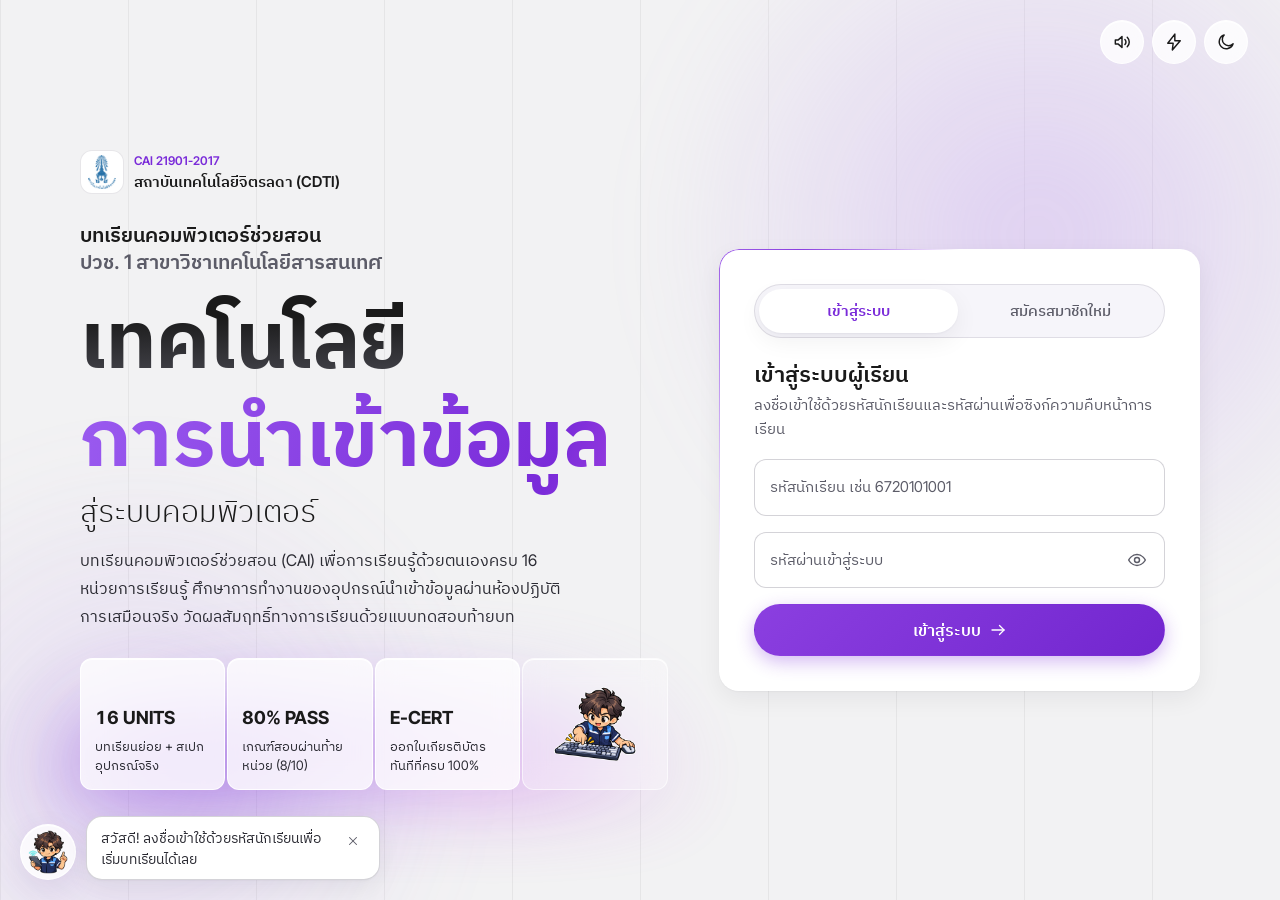
==== commit 7109c7b5: "fix: close login bypass and silent score loss; add scanner motion layer Bugs - api: with the cloud c" ====
--- a/index.html
+++ b/index.html
@@ -20,14 +20,15 @@
   <link rel="icon" type="image/svg+xml" href="favicon.svg" />
   <link rel="alternate icon" type="image/x-icon" href="favicon.ico" />
 
-  <link rel="stylesheet" href="css/tokens.css?v=5.2" />
-  <link rel="stylesheet" href="css/base.css?v=5.2" />
-  <link rel="stylesheet" href="css/layout.css?v=5.2" />
-  <link rel="stylesheet" href="css/home.css?v=5.2" />
-  <link rel="stylesheet" href="css/simulator.css?v=5.2" />
-  <link rel="stylesheet" href="css/lessons.css?v=5.2" />
-  <link rel="stylesheet" href="css/ean13.css?v=5.2" />
-  <link rel="stylesheet" href="css/quiz.css?v=5.2" />
+  <link rel="stylesheet" href="css/tokens.css?v=5.4" />
+  <link rel="stylesheet" href="css/base.css?v=5.4" />
+  <link rel="stylesheet" href="css/layout.css?v=5.4" />
+  <link rel="stylesheet" href="css/home.css?v=5.4" />
+  <link rel="stylesheet" href="css/simulator.css?v=5.4" />
+  <link rel="stylesheet" href="css/lessons.css?v=5.4" />
+  <link rel="stylesheet" href="css/ean13.css?v=5.4" />
+  <link rel="stylesheet" href="css/quiz.css?v=5.4" />
+  <link rel="stylesheet" href="css/fx.css?v=5.4" />
 
   <!-- กำหนดธีมและโหมดการเคลื่อนไหวก่อนวาดหน้า เพื่อไม่ให้สีแฟลช -->
   <script>
@@ -559,6 +560,26 @@
                 <div id="home-progress-fill" class="progress-fill"></div>
               </div>
             </div>
+          </div>
+        </div>
+
+        <!-- A2. แถบหัวข้อเทคโนโลยีในรายวิชา -->
+        <div class="tech-ticker" aria-label="เทคโนโลยีที่เรียนในรายวิชานี้">
+          <div class="tech-ticker-track">
+              <ul class="tech-ticker-list">
+                <li><svg class="icon icon-fill" viewBox="0 0 24 24" aria-hidden="true"><use href="#icon-sparkle-sm"></use></svg><span>บาร์โค้ด EAN-13</span></li>
+                <li><svg class="icon icon-fill" viewBox="0 0 24 24" aria-hidden="true"><use href="#icon-sparkle-sm"></use></svg><span>คิวอาร์โค้ด</span></li>
+                <li><svg class="icon icon-fill" viewBox="0 0 24 24" aria-hidden="true"><use href="#icon-sparkle-sm"></use></svg><span>RFID และ NFC</span></li>
+                <li><svg class="icon icon-fill" viewBox="0 0 24 24" aria-hidden="true"><use href="#icon-sparkle-sm"></use></svg><span>ชีวมิติ</span></li>
+                <li><svg class="icon icon-fill" viewBox="0 0 24 24" aria-hidden="true"><use href="#icon-sparkle-sm"></use></svg><span>Data Validation</span></li>
+                <li><svg class="icon icon-fill" viewBox="0 0 24 24" aria-hidden="true"><use href="#icon-sparkle-sm"></use></svg><span>Check Digit</span></li>
+                <li><svg class="icon icon-fill" viewBox="0 0 24 24" aria-hidden="true"><use href="#icon-sparkle-sm"></use></svg><span>SSL/TLS</span></li>
+                <li><svg class="icon icon-fill" viewBox="0 0 24 24" aria-hidden="true"><use href="#icon-sparkle-sm"></use></svg><span>SHA-256</span></li>
+                <li><svg class="icon icon-fill" viewBox="0 0 24 24" aria-hidden="true"><use href="#icon-sparkle-sm"></use></svg><span>UTF-8</span></li>
+                <li><svg class="icon icon-fill" viewBox="0 0 24 24" aria-hidden="true"><use href="#icon-sparkle-sm"></use></svg><span>การบีบอัดข้อมูล</span></li>
+                <li><svg class="icon icon-fill" viewBox="0 0 24 24" aria-hidden="true"><use href="#icon-sparkle-sm"></use></svg><span>Power Query</span></li>
+                <li><svg class="icon icon-fill" viewBox="0 0 24 24" aria-hidden="true"><use href="#icon-sparkle-sm"></use></svg><span>PromptPay</span></li>
+              </ul>
           </div>
         </div>
 
@@ -810,7 +831,13 @@
             </div>
             <div class="progress-score">
               <span class="progress-score-label">ความคืบหน้ารวมสุทธิ</span>
-              <span id="progress-big-percent" class="progress-score-value">0%</span>
+              <span class="progress-ring">
+                <svg viewBox="0 0 120 120" aria-hidden="true">
+                  <circle class="progress-ring-track" cx="60" cy="60" r="52"></circle>
+                  <circle id="progress-ring-arc" class="progress-ring-arc" cx="60" cy="60" r="52" pathLength="100" stroke-dasharray="0 100"></circle>
+                </svg>
+                <span id="progress-big-percent" class="progress-score-value">0%</span>
+              </span>
             </div>
           </div>
 
@@ -832,6 +859,18 @@
               <dd id="progress-stat-time">00:00 นาที</dd>
             </div>
           </dl>
+
+          <div class="unit-map-wrap">
+            <div class="unit-map-head">
+              <span class="unit-map-title">แผนที่ความคืบหน้า 16 หน่วย</span>
+              <span class="unit-map-legend">
+                <span class="unit-map-key is-pass">ผ่านเกณฑ์</span>
+                <span class="unit-map-key is-progress">กำลังเรียน</span>
+                <span class="unit-map-key is-idle">ยังไม่เริ่ม</span>
+              </span>
+            </div>
+            <div id="progress-unit-map" class="unit-map"></div>
+          </div>
 
           <div id="progress-cert-gate-box" class="progress-cert-gate-box">
             <div class="cert-gate-info">
@@ -1027,18 +1066,19 @@
 
   <div id="toast-stack" class="toast-stack" aria-live="polite"></div>
 
-  <script src="js/config.js?v=5.2"></script>
-  <script src="js/sound.js?v=5.2"></script>
-  <script src="js/api.js?v=5.2"></script>
-  <script src="js/motion.js?v=5.2"></script>
-  <script src="js/ui.js?v=5.2"></script>
-  <script src="js/auth.js?v=5.2"></script>
-  <script src="js/certificate.js?v=5.2"></script>
-  <script src="js/curriculum-part1.js?v=5.2"></script>
-  <script src="js/curriculum-part2.js?v=5.2"></script>
-  <script src="js/ean13-guide.js?v=5.2"></script>
-  <script src="js/learning.js?v=5.2"></script>
-  <script src="js/mascot.js?v=5.2"></script>
-  <script src="js/app.js?v=5.2"></script>
+  <script src="js/config.js?v=5.4"></script>
+  <script src="js/sound.js?v=5.4"></script>
+  <script src="js/api.js?v=5.4"></script>
+  <script src="js/motion.js?v=5.4"></script>
+  <script src="js/ui.js?v=5.4"></script>
+  <script src="js/auth.js?v=5.4"></script>
+  <script src="js/certificate.js?v=5.4"></script>
+  <script src="js/curriculum-part1.js?v=5.4"></script>
+  <script src="js/curriculum-part2.js?v=5.4"></script>
+  <script src="js/ean13-guide.js?v=5.4"></script>
+  <script src="js/learning.js?v=5.4"></script>
+  <script src="js/mascot.js?v=5.4"></script>
+  <script src="js/app.js?v=5.4"></script>
+  <script src="js/fx.js?v=5.4"></script>
 </body>
 </html>
--- a/css/base.css
+++ b/css/base.css
@@ -145,7 +145,8 @@
 }
 
 .unit-title-paren {
-  white-space: nowrap;
+  display: inline-block;
+  max-width: 100%;
   color: inherit;
   opacity: 0.86;
 }
--- a/css/layout.css
+++ b/css/layout.css
@@ -810,3 +810,181 @@
   .progress-table td:nth-child(7) { grid-column: 3; }
   .progress-table td.table-empty { grid-column: 1 / -1; }
 }
+
+/* ---------- วงแหวนความคืบหน้า (Progress Ring) ---------- */
+.progress-score {
+  display: flex;
+  flex-direction: column;
+  align-items: flex-end;
+  gap: 6px;
+}
+
+.progress-ring {
+  position: relative;
+  display: grid;
+  place-items: center;
+  width: 132px;
+  height: 132px;
+}
+
+.progress-ring svg {
+  position: absolute;
+  inset: 0;
+  width: 100%;
+  height: 100%;
+  transform: rotate(-90deg);
+}
+
+.progress-ring-track,
+.progress-ring-arc {
+  fill: none;
+  stroke-width: 9;
+}
+
+.progress-ring-track {
+  stroke: var(--accent-tint-strong);
+}
+
+.progress-ring-arc {
+  stroke: var(--accent);
+  stroke-linecap: round;
+  transition: stroke-dasharray 0.9s var(--ease-out);
+}
+
+.progress-ring .progress-score-value {
+  position: relative;
+  font-size: 2rem;
+}
+
+/* ---------- แผนที่ความคืบหน้า 16 หน่วย (Unit Map) ---------- */
+.unit-map-wrap {
+  margin-top: 20px;
+}
+
+.unit-map-head {
+  display: flex;
+  flex-wrap: wrap;
+  align-items: center;
+  justify-content: space-between;
+  gap: 8px 16px;
+  margin-bottom: 10px;
+}
+
+.unit-map-title {
+  font-size: 0.875rem;
+  font-weight: 600;
+  color: var(--text-primary);
+}
+
+.unit-map-legend {
+  display: inline-flex;
+  flex-wrap: wrap;
+  gap: 6px 14px;
+  font-size: 0.75rem;
+  color: var(--text-muted);
+}
+
+.unit-map-key {
+  display: inline-flex;
+  align-items: center;
+  gap: 6px;
+}
+
+.unit-map-key::before {
+  content: "";
+  width: 10px;
+  height: 10px;
+  border-radius: 3px;
+  border: 1px solid var(--line-strong);
+  background-color: var(--surface-2);
+}
+
+.unit-map-key.is-pass::before {
+  border-color: var(--success-line);
+  background-color: var(--success);
+}
+
+.unit-map-key.is-progress::before {
+  border-color: var(--accent);
+  background-color: var(--accent-tint-strong);
+}
+
+.unit-map {
+  display: grid;
+  grid-template-columns: repeat(16, minmax(0, 1fr));
+  gap: 6px;
+}
+
+.unit-map-cell {
+  min-height: 44px;
+  border-radius: var(--radius-sm);
+  border: 1px solid var(--line-strong);
+  background-color: var(--surface-2);
+  font-size: 0.8125rem;
+  font-weight: 600;
+  font-variant-numeric: tabular-nums;
+  color: var(--text-muted);
+  transition:
+    transform var(--t-fast) var(--ease-out),
+    border-color var(--t-fast) ease,
+    background-color var(--t-fast) ease;
+}
+
+.unit-map-cell:hover {
+  transform: translateY(-3px);
+  border-color: var(--accent);
+}
+
+.unit-map-cell.is-progress {
+  border-color: var(--accent);
+  background-color: var(--accent-tint-strong);
+  color: var(--accent-ink);
+}
+
+.unit-map-cell.is-pass {
+  border-color: var(--success-line);
+  background-color: var(--success-tint);
+  color: var(--success);
+}
+
+@media (max-width: 720px) {
+  .unit-map {
+    grid-template-columns: repeat(8, minmax(0, 1fr));
+  }
+
+  .progress-score {
+    align-items: flex-start;
+  }
+
+  .progress-ring {
+    width: 104px;
+    height: 104px;
+  }
+
+  .progress-ring .progress-score-value {
+    font-size: 1.5rem;
+  }
+}
+
+/* ---------- จุดคะแนน 10 จุดในตารางสถานะ (Score Dots) ---------- */
+.score-dots {
+  display: flex;
+  justify-content: flex-end;
+  gap: 3px;
+  margin-top: 6px;
+}
+
+.score-dot {
+  width: 6px;
+  height: 6px;
+  border-radius: 50%;
+  background-color: var(--accent-tint-strong);
+}
+
+.score-dot.is-on {
+  background-color: var(--accent);
+}
+
+.score-dot.is-pass {
+  background-color: var(--success);
+}
--- a/css/home.css
+++ b/css/home.css
@@ -828,3 +828,79 @@
     border-radius: 0;
   }
 }
+
+/* ---------- แถบหัวข้อเทคโนโลยี (Tech Strip) แบบนิ่ง ---------- */
+.tech-ticker {
+  padding: 4px 0;
+}
+
+.tech-ticker-track {
+  display: block;
+}
+
+.tech-ticker-list {
+  display: flex;
+  flex-wrap: wrap;
+  justify-content: center;
+  gap: 10px 28px;
+  margin: 0;
+  padding: 0;
+  list-style: none;
+}
+
+.tech-ticker-list li {
+  display: inline-flex;
+  align-items: center;
+  gap: 10px;
+  font-size: 0.875rem;
+  font-weight: 600;
+  letter-spacing: 0.02em;
+  white-space: nowrap;
+  color: var(--text-muted);
+  transition: color 0.2s ease;
+}
+
+.tech-ticker-list li:hover {
+  color: var(--accent-ink);
+}
+
+.tech-ticker-list .icon {
+  width: 12px;
+  height: 12px;
+  color: var(--accent);
+}
+
+/* ---------- มาตรวัดขั้นการอ่านบนการ์ดบทเรียน (Step Meter) ---------- */
+.lesson-card-steps {
+  position: relative;
+  display: flex;
+  align-items: center;
+  gap: 4px;
+  margin-top: auto;
+}
+
+.lesson-card-steps + .lesson-card-foot {
+  margin-top: 0;
+}
+
+.lesson-card-step {
+  flex: 1 1 0;
+  height: 4px;
+  border-radius: 2px;
+  background-color: var(--accent-tint-strong);
+  transition: background-color var(--t-med) ease;
+}
+
+.lesson-card-step.is-done {
+  background-color: var(--accent);
+}
+
+.lesson-card-step.is-quiz {
+  flex: 0 0 10px;
+  height: 10px;
+  border-radius: 50%;
+}
+
+.lesson-card-step.is-quiz.is-done {
+  background-color: var(--success);
+}
--- a/css/lessons.css
+++ b/css/lessons.css
@@ -686,3 +686,34 @@
     margin-left: 0;
   }
 }
+
+/* ---------- เวลาอ่านโดยประมาณ + แถวตารางที่ชี้อยู่ ---------- */
+.lesson-step-readtime {
+  display: inline-flex;
+  align-items: center;
+  gap: 5px;
+}
+
+.lesson-step-readtime .icon {
+  width: 13px;
+  height: 13px;
+}
+
+.lesson-data-table tbody tr {
+  transition: background-color var(--t-fast) ease;
+}
+
+.lesson-data-table tbody tr:hover {
+  background-color: var(--accent-tint);
+}
+
+.lesson-info-card {
+  transition:
+    transform var(--t-fast) var(--ease-out),
+    border-color var(--t-fast) ease;
+}
+
+.lesson-info-card:hover {
+  transform: translateY(-2px);
+  border-color: var(--accent);
+}
--- a/css/quiz.css
+++ b/css/quiz.css
@@ -545,3 +545,99 @@
     height: 124px;
   }
 }
+
+/* ---------- วงแหวนคะแนนในหน้าผลสอบ (Score Ring) ---------- */
+.quiz-score-ring {
+  position: relative;
+  display: grid;
+  place-items: center;
+  flex: 0 0 auto;
+  width: 112px;
+  height: 112px;
+  margin-left: auto;
+}
+
+.quiz-score-ring svg {
+  position: absolute;
+  inset: 0;
+  width: 100%;
+  height: 100%;
+  transform: rotate(-90deg);
+}
+
+.quiz-score-ring.is-pass .progress-ring-arc {
+  stroke: var(--success);
+}
+
+.quiz-score-ring.is-pass .progress-ring-track {
+  stroke: var(--success-tint);
+}
+
+.quiz-score-ring.is-animate .progress-ring-arc {
+  animation: score-ring-fill 0.9s var(--ease-out) both;
+}
+
+.quiz-score-ring-value {
+  position: relative;
+  font-size: 1.875rem;
+  font-weight: 700;
+  line-height: 1;
+  color: var(--text-primary);
+  font-variant-numeric: tabular-nums;
+}
+
+.quiz-score-ring-value small {
+  font-size: 0.9375rem;
+  font-weight: 600;
+  color: var(--text-muted);
+}
+
+@keyframes score-ring-fill {
+  from {
+    stroke-dasharray: 0 100;
+  }
+}
+
+/* ---------- จังหวะตอบถูก/ผิดของตัวเลือก ---------- */
+.quiz-option-btn:active:not(:disabled) {
+  transform: translateY(0) scale(0.99);
+}
+
+.quiz-option-btn.is-correct {
+  animation: quiz-choice-pop 0.36s var(--ease-out);
+}
+
+.quiz-option-btn.is-wrong {
+  animation: quiz-choice-shake 0.32s ease;
+}
+
+@keyframes quiz-choice-pop {
+  40% {
+    transform: scale(1.02);
+  }
+}
+
+@keyframes quiz-choice-shake {
+  25% {
+    transform: translateX(-4px);
+  }
+  75% {
+    transform: translateX(4px);
+  }
+}
+
+@media (max-width: 640px) {
+  .quiz-result-head {
+    flex-wrap: wrap;
+  }
+
+  .quiz-score-ring {
+    width: 88px;
+    height: 88px;
+    margin-left: 0;
+  }
+
+  .quiz-score-ring-value {
+    font-size: 1.5rem;
+  }
+}
--- a/css/fx.css
+++ b/css/fx.css
@@ -0,0 +1,431 @@
+/* ==========================================================================
+   css/fx.css  ชั้นแอนิเมชันและของตกแต่ง (โหลดเป็นไฟล์สุดท้าย)
+   แนวคิด: "ข้อมูลถูกนำเข้าสู่ระบบ" ลำแสงสแกนเปิดหัวข้อ, พัลส์ข้อมูลวิ่งตามเส้นไกด์,
+   ช่องกระจกติดสว่างเหมือนเซลล์ข้อมูล ทุกอย่างปิดเมื่อ data-motion="reduced"
+   สีทุกค่ามาจาก tokens.css
+   ========================================================================== */
+
+@property --fx-angle {
+  syntax: "<angle>";
+  inherits: false;
+  initial-value: 0deg;
+}
+
+/* ---------- 1. ฉากหลัง: แสงฟุ้งลอยช้า ๆ + พัลส์ข้อมูลบนเส้นไกด์ ---------- */
+.page-backdrop::after {
+  animation: fx-ambient-a 28s ease-in-out infinite alternate;
+}
+
+.fx-ambient-b {
+  position: absolute;
+  left: -16vw;
+  bottom: -24vh;
+  width: 54vw;
+  height: 54vw;
+  max-width: 760px;
+  max-height: 760px;
+  border-radius: 50%;
+  background: radial-gradient(circle at center, var(--ambient-glow) 0%, transparent 66%);
+  filter: blur(48px);
+  opacity: 0.7;
+  animation: fx-ambient-b 34s ease-in-out infinite alternate;
+}
+
+@keyframes fx-ambient-a {
+  from { transform: translate3d(0, 0, 0) scale(1); }
+  to { transform: translate3d(-6vw, 5vh, 0) scale(1.12); }
+}
+
+@keyframes fx-ambient-b {
+  from { transform: translate3d(0, 0, 0) scale(1); }
+  to { transform: translate3d(7vw, -6vh, 0) scale(1.1); }
+}
+
+/* พัลส์ข้อมูล: เส้นแสงสั้น ๆ ไหลลงตามเส้นไกด์แนวตั้ง (ตำแหน่งตรงกับเส้นทุก 10%) */
+.fx-stream {
+  position: absolute;
+  top: 0;
+  left: calc(5% + var(--col, 0) * 10%);
+  width: 1px;
+  height: 22vh;
+  background: linear-gradient(to bottom, transparent, var(--accent-soft) 70%, var(--accent));
+  opacity: 0;
+  animation: fx-stream var(--dur, 9s) linear var(--delay, 0s) infinite;
+}
+
+.fx-stream::after {
+  content: "";
+  position: absolute;
+  left: -1.5px;
+  bottom: 0;
+  width: 4px;
+  height: 4px;
+  border-radius: 50%;
+  background-color: var(--accent-glow);
+}
+
+@keyframes fx-stream {
+  0% { transform: translate3d(0, -24vh, 0); opacity: 0; }
+  8% { opacity: 0.75; }
+  60% { opacity: 0.55; }
+  100% { transform: translate3d(0, 104vh, 0); opacity: 0; }
+}
+
+/* ---------- 2. Hero: ลำแสงสแกนกวาดเปิดบรรทัดสีม่วง ---------- */
+.hero-title {
+  position: relative;
+}
+
+.is-intro .hero-line-2 {
+  animation: fx-scan-reveal 900ms cubic-bezier(0.65, 0, 0.35, 1) 260ms both;
+}
+
+@keyframes fx-scan-reveal {
+  from { clip-path: inset(-0.4em 100% -0.4em 0); }
+  to { clip-path: inset(-0.4em 0 -0.4em 0); }
+}
+
+.fx-scan-beam {
+  position: absolute;
+  left: 0;
+  top: 52%;
+  bottom: 6%;
+  width: 3px;
+  border-radius: 3px;
+  background-color: var(--accent-glow);
+  box-shadow: 0 0 18px 2px var(--accent), -28px 0 46px 8px var(--accent-tint-strong);
+  opacity: 0;
+  pointer-events: none;
+}
+
+.is-intro .fx-scan-beam {
+  animation: fx-scan-beam 900ms cubic-bezier(0.65, 0, 0.35, 1) 260ms both;
+}
+
+@keyframes fx-scan-beam {
+  0% { transform: translate3d(0, 0, 0); opacity: 0; }
+  8% { opacity: 1; }
+  88% { opacity: 1; }
+  100% { transform: translate3d(100cqw, 0, 0); opacity: 0; }
+}
+
+.is-intro .hero-sparkles {
+  animation: fx-pop-in 520ms var(--ease-spring) 1000ms both;
+}
+
+.is-intro .hero-top { animation: fade-in 500ms ease both; }
+.is-intro .hero-facts { animation: rise-in 600ms var(--ease-out) 420ms both; }
+.is-intro .tech-ticker { animation: fade-in 700ms ease 700ms both; }
+.is-intro .home-panels { animation: rise-in 640ms var(--ease-out) 620ms both; }
+
+@keyframes fx-pop-in {
+  from { opacity: 0; transform: scale(0.4) rotate(-30deg); }
+  to { opacity: 1; transform: scale(1) rotate(0deg); }
+}
+
+/* ขอบแสงวิ่งรอบแผงสถิติและกล่องฟอร์มเข้าสู่ระบบ */
+.hero-stats,
+.auth-form-pane {
+  position: relative;
+}
+
+.hero-stats::before,
+.auth-form-pane::before {
+  content: "";
+  position: absolute;
+  inset: -1px;
+  padding: 1px;
+  border-radius: inherit;
+  background: conic-gradient(from var(--fx-angle), transparent 0 68%, var(--accent-soft) 82%, var(--accent) 90%, transparent 100%);
+  -webkit-mask: linear-gradient(black, black) content-box, linear-gradient(black, black);
+  -webkit-mask-composite: xor;
+  mask: linear-gradient(black, black) content-box exclude, linear-gradient(black, black);
+  animation: fx-orbit 9s linear infinite;
+  pointer-events: none;
+}
+
+@keyframes fx-orbit {
+  to { --fx-angle: 360deg; }
+}
+
+/* ---------- 3. ช่องกระจกติดสว่างแบบเซลล์ข้อมูล ---------- */
+.glass-tile.is-pulse {
+  animation: fx-tile-pulse 1800ms ease-out both;
+}
+
+@keyframes fx-tile-pulse {
+  0% { background-color: var(--tile-bg); border-color: var(--tile-border); }
+  22% { background-color: var(--accent-tint-strong); border-color: var(--accent-soft); }
+  100% { background-color: var(--tile-bg); border-color: var(--tile-border); }
+}
+
+/* ---------- 4. เลื่อนแล้วค่อย ๆ ปรากฏ (scroll-driven, ไม่มีสถานะ จึงไม่กระพริบเมื่อวาดใหม่) ---------- */
+@supports (animation-timeline: view()) {
+  html[data-motion="full"] .lesson-card,
+  html[data-motion="full"] .module-group-head,
+  html[data-motion="full"] .glass-zone-head,
+  html[data-motion="full"] .learning-step-card,
+  html[data-motion="full"] .selected-unit-banner,
+  html[data-motion="full"] .progress-table tbody tr {
+    animation: fx-scroll-in linear both;
+    animation-timeline: view();
+    animation-range: entry 0% entry 100%;
+  }
+
+  html[data-motion="full"] .is-intro .lesson-card {
+    animation-name: rise-in;
+    animation-duration: 520ms;
+    animation-timing-function: var(--ease-out);
+    animation-timeline: auto;
+    animation-range: normal;
+  }
+}
+
+@keyframes fx-scroll-in {
+  0% { opacity: 0; translate: 0 40px; }
+  55% { opacity: 1; }
+  100% { opacity: 1; translate: 0 0; }
+}
+
+/* ---------- 5. เมนู: แคปซูลเลื่อนตามหน้าที่เลือก ---------- */
+.nav-links,
+.mobile-nav-bar {
+  position: relative;
+}
+
+.nav-indicator {
+  position: absolute;
+  left: 0;
+  top: 0;
+  width: var(--ind-w, 0);
+  height: var(--ind-h, 0);
+  border-radius: var(--radius-pill);
+  background-color: var(--accent-tint-strong);
+  box-shadow: inset 0 1px 0 var(--glass-highlight);
+  transform: translate3d(var(--ind-x, 0), var(--ind-y, 0), 0);
+  transition: transform 420ms var(--ease-out), width 420ms var(--ease-out);
+  pointer-events: none;
+}
+
+.nav-indicator.is-instant {
+  transition: none;
+}
+
+.has-nav-indicator .nav-btn {
+  position: relative;
+  z-index: 1;
+}
+
+.has-nav-indicator .nav-btn.is-active {
+  background-color: transparent;
+}
+
+.mobile-nav-bar .nav-btn .icon {
+  transition: transform var(--t-med) var(--ease-spring);
+}
+
+.mobile-nav-bar .nav-btn.is-active .icon {
+  transform: translateY(-1px) scale(1.12);
+}
+
+/* ---------- 6. โมดัล: เข้าแบบขยายจากเล็ก ออกเร็วกว่าเข้า ---------- */
+.modal-overlay.is-modal-entering .modal-dialog {
+  animation: fx-modal-in 320ms var(--ease-out) both;
+}
+
+.modal-overlay.is-modal-leaving {
+  animation: fx-fade-out 160ms ease both;
+  pointer-events: none;
+}
+
+.modal-overlay.is-modal-leaving .modal-dialog {
+  animation: fx-modal-out 160ms ease-in both;
+}
+
+@keyframes fx-modal-in {
+  from { opacity: 0; transform: translateY(18px) scale(0.96); }
+  to { opacity: 1; transform: translateY(0) scale(1); }
+}
+
+@keyframes fx-modal-out {
+  to { opacity: 0; transform: translateY(8px) scale(0.98); }
+}
+
+@keyframes fx-fade-out {
+  to { opacity: 0; }
+}
+
+/* ---------- 7. แจ้งเตือน: เลื่อนเข้าจากขอบจอ ---------- */
+.toast-item {
+  animation: fx-toast-in 360ms var(--ease-out) both;
+}
+
+@keyframes fx-toast-in {
+  from { opacity: 0; transform: translate3d(24px, 0, 0) scale(0.96); }
+  to { opacity: 1; transform: translate3d(0, 0, 0) scale(1); }
+}
+
+@media (max-width: 639px) {
+  @keyframes fx-toast-in {
+    from { opacity: 0; transform: translate3d(0, -14px, 0) scale(0.96); }
+    to { opacity: 1; transform: translate3d(0, 0, 0) scale(1); }
+  }
+}
+
+/* ---------- 8. หน้าเข้าสู่ระบบ: เปิดตัวเป็นจังหวะ ---------- */
+.fx-auth-intro .auth-logo-chip { animation: fade-in 500ms ease both; }
+.fx-auth-intro .hero-kicker { animation: rise-in 560ms var(--ease-out) 60ms both; }
+.fx-auth-intro .auth-title-line.ink-gradient { animation: rise-in 600ms var(--ease-out) 120ms both; }
+.fx-auth-intro .auth-title-line.accent-gradient { animation: fx-scan-reveal 820ms cubic-bezier(0.65, 0, 0.35, 1) 300ms both; }
+.fx-auth-intro .auth-title-rest { animation: rise-in 600ms var(--ease-out) 520ms both; }
+.fx-auth-intro .auth-lead { animation: rise-in 600ms var(--ease-out) 600ms both; }
+.fx-auth-intro .auth-form-pane { animation: fx-modal-in 700ms var(--ease-out) 240ms both; }
+.fx-auth-intro .auth-spec-box { animation: tile-rise 520ms var(--ease-out) both; }
+.fx-auth-intro .auth-spec-box:nth-child(1) { animation-delay: 700ms; }
+.fx-auth-intro .auth-spec-box:nth-child(2) { animation-delay: 780ms; }
+.fx-auth-intro .auth-spec-box:nth-child(3) { animation-delay: 860ms; }
+.fx-auth-intro .auth-spec-box:nth-child(4) { animation-delay: 940ms; }
+
+.auth-title-line.accent-gradient {
+  background-image: linear-gradient(110deg, var(--grad-title-from) 0%, var(--grad-title-to) 38%, var(--accent-glow) 52%, var(--grad-title-to) 66%, var(--grad-title-from) 100%);
+  background-size: 240% 100%;
+  animation: title-shimmer 9s ease-in-out infinite alternate;
+}
+
+/* มาสคอตลอยเบา ๆ */
+.auth-spec-box--mascot .mascot-sticker,
+.quiz-result-mascot,
+.cert-gate-info .mascot-sticker {
+  animation: fx-float 4.6s ease-in-out infinite;
+}
+
+@keyframes fx-float {
+  0%, 100% { translate: 0 0; rotate: 0deg; }
+  50% { translate: 0 -6px; rotate: -2deg; }
+}
+
+.mascot-companion-btn {
+  animation: fx-float 5.2s ease-in-out infinite;
+}
+
+/* ---------- 9. สลับหน้า: ชิ้นส่วนในหน้าเข้าตามจังหวะ ---------- */
+.is-view-entering .unit-map-cell {
+  animation: fx-cell-in 380ms var(--ease-spring) both;
+  animation-delay: calc(var(--fx-i, 0) * 28ms + 120ms);
+}
+
+.unit-map-cell:nth-child(1) { --fx-i: 0; }
+.unit-map-cell:nth-child(2) { --fx-i: 1; }
+.unit-map-cell:nth-child(3) { --fx-i: 2; }
+.unit-map-cell:nth-child(4) { --fx-i: 3; }
+.unit-map-cell:nth-child(5) { --fx-i: 4; }
+.unit-map-cell:nth-child(6) { --fx-i: 5; }
+.unit-map-cell:nth-child(7) { --fx-i: 6; }
+.unit-map-cell:nth-child(8) { --fx-i: 7; }
+.unit-map-cell:nth-child(9) { --fx-i: 8; }
+.unit-map-cell:nth-child(10) { --fx-i: 9; }
+.unit-map-cell:nth-child(11) { --fx-i: 10; }
+.unit-map-cell:nth-child(12) { --fx-i: 11; }
+.unit-map-cell:nth-child(13) { --fx-i: 12; }
+.unit-map-cell:nth-child(14) { --fx-i: 13; }
+.unit-map-cell:nth-child(15) { --fx-i: 14; }
+.unit-map-cell:nth-child(16) { --fx-i: 15; }
+
+@keyframes fx-cell-in {
+  from { opacity: 0; transform: translateY(10px) scale(0.7); }
+  to { opacity: 1; transform: translateY(0) scale(1); }
+}
+
+.is-view-entering .filter-pill-btn {
+  animation: rise-in 380ms var(--ease-out) both;
+}
+
+.is-view-entering .filter-pill-btn:nth-child(2) { animation-delay: 40ms; }
+.is-view-entering .filter-pill-btn:nth-child(3) { animation-delay: 80ms; }
+.is-view-entering .filter-pill-btn:nth-child(4) { animation-delay: 120ms; }
+.is-view-entering .filter-pill-btn:nth-child(5) { animation-delay: 160ms; }
+
+/* ---------- 10. แบบทดสอบ: ตัวเลือกเข้าทีละข้อเมื่อขึ้นคำถามใหม่ ---------- */
+.is-step-sliding-next .quiz-option-btn {
+  animation: rise-in 340ms var(--ease-out) both;
+}
+
+.is-step-sliding-next .quiz-option-btn:nth-child(1) { animation-delay: 80ms; }
+.is-step-sliding-next .quiz-option-btn:nth-child(2) { animation-delay: 130ms; }
+.is-step-sliding-next .quiz-option-btn:nth-child(3) { animation-delay: 180ms; }
+.is-step-sliding-next .quiz-option-btn:nth-child(4) { animation-delay: 230ms; }
+
+/* ---------- 11. การ์ดบทเรียน: เลขบทจางลงตรงที่ชื่อบทพาดผ่าน ---------- */
+.lesson-card-number {
+  -webkit-mask-image: linear-gradient(to bottom, black 34%, transparent 86%);
+  mask-image: linear-gradient(to bottom, black 34%, transparent 86%);
+}
+
+.lesson-card-step.is-done {
+  box-shadow: 0 0 0 0 transparent;
+}
+
+.lesson-card:hover .lesson-card-step.is-done {
+  background-image: linear-gradient(90deg, var(--accent), var(--accent-glow));
+}
+
+/* ---------- 12. ผิวเบราว์เซอร์: แถบเลื่อน เคอร์เซอร์พิมพ์ ตัวควบคุมฟอร์ม ---------- */
+html {
+  scrollbar-color: var(--accent-soft) transparent;
+  scrollbar-width: thin;
+  accent-color: var(--accent);
+  caret-color: var(--accent);
+}
+
+::-webkit-scrollbar {
+  width: 10px;
+  height: 10px;
+}
+
+::-webkit-scrollbar-track {
+  background: transparent;
+}
+
+::-webkit-scrollbar-thumb {
+  border-radius: var(--radius-pill);
+  border: 2px solid transparent;
+  background-color: var(--accent-soft);
+  background-clip: padding-box;
+}
+
+::-webkit-scrollbar-thumb:hover {
+  background-color: var(--accent);
+}
+
+/* ---------- 13. ปิดทั้งหมดเมื่อผู้ใช้ขอลดการเคลื่อนไหว ---------- */
+html[data-motion="reduced"] .fx-stream,
+html[data-motion="reduced"] .fx-scan-beam,
+html[data-motion="reduced"] .hero-stats::before,
+html[data-motion="reduced"] .auth-form-pane::before {
+  display: none;
+}
+
+html[data-motion="reduced"] .page-backdrop::after,
+html[data-motion="reduced"] .fx-ambient-b,
+html[data-motion="reduced"] .mascot-sticker,
+html[data-motion="reduced"] .mascot-companion-btn,
+html[data-motion="reduced"] .glass-tile.is-pulse {
+  animation: none;
+}
+
+/* ---------- 14. แก้การซ้อนทับ ---------- */
+/* ท้ายหน้าเว้นที่ให้ผู้ช่วยมุมจอ ข้อความท้ายหน้าจึงไม่ถูกบัง */
+.info-bar {
+  padding-bottom: 64px;
+}
+
+/* ป้ายสถานะการอ่านในตารางความคืบหน้าไม่ตัดคำกลางวลี */
+.progress-table td:nth-child(3) {
+  white-space: nowrap;
+}
+
+/* ปุ่มเลือกรูประหว่างอัปโหลด */
+label.is-busy {
+  opacity: 0.6;
+  pointer-events: none;
+}
